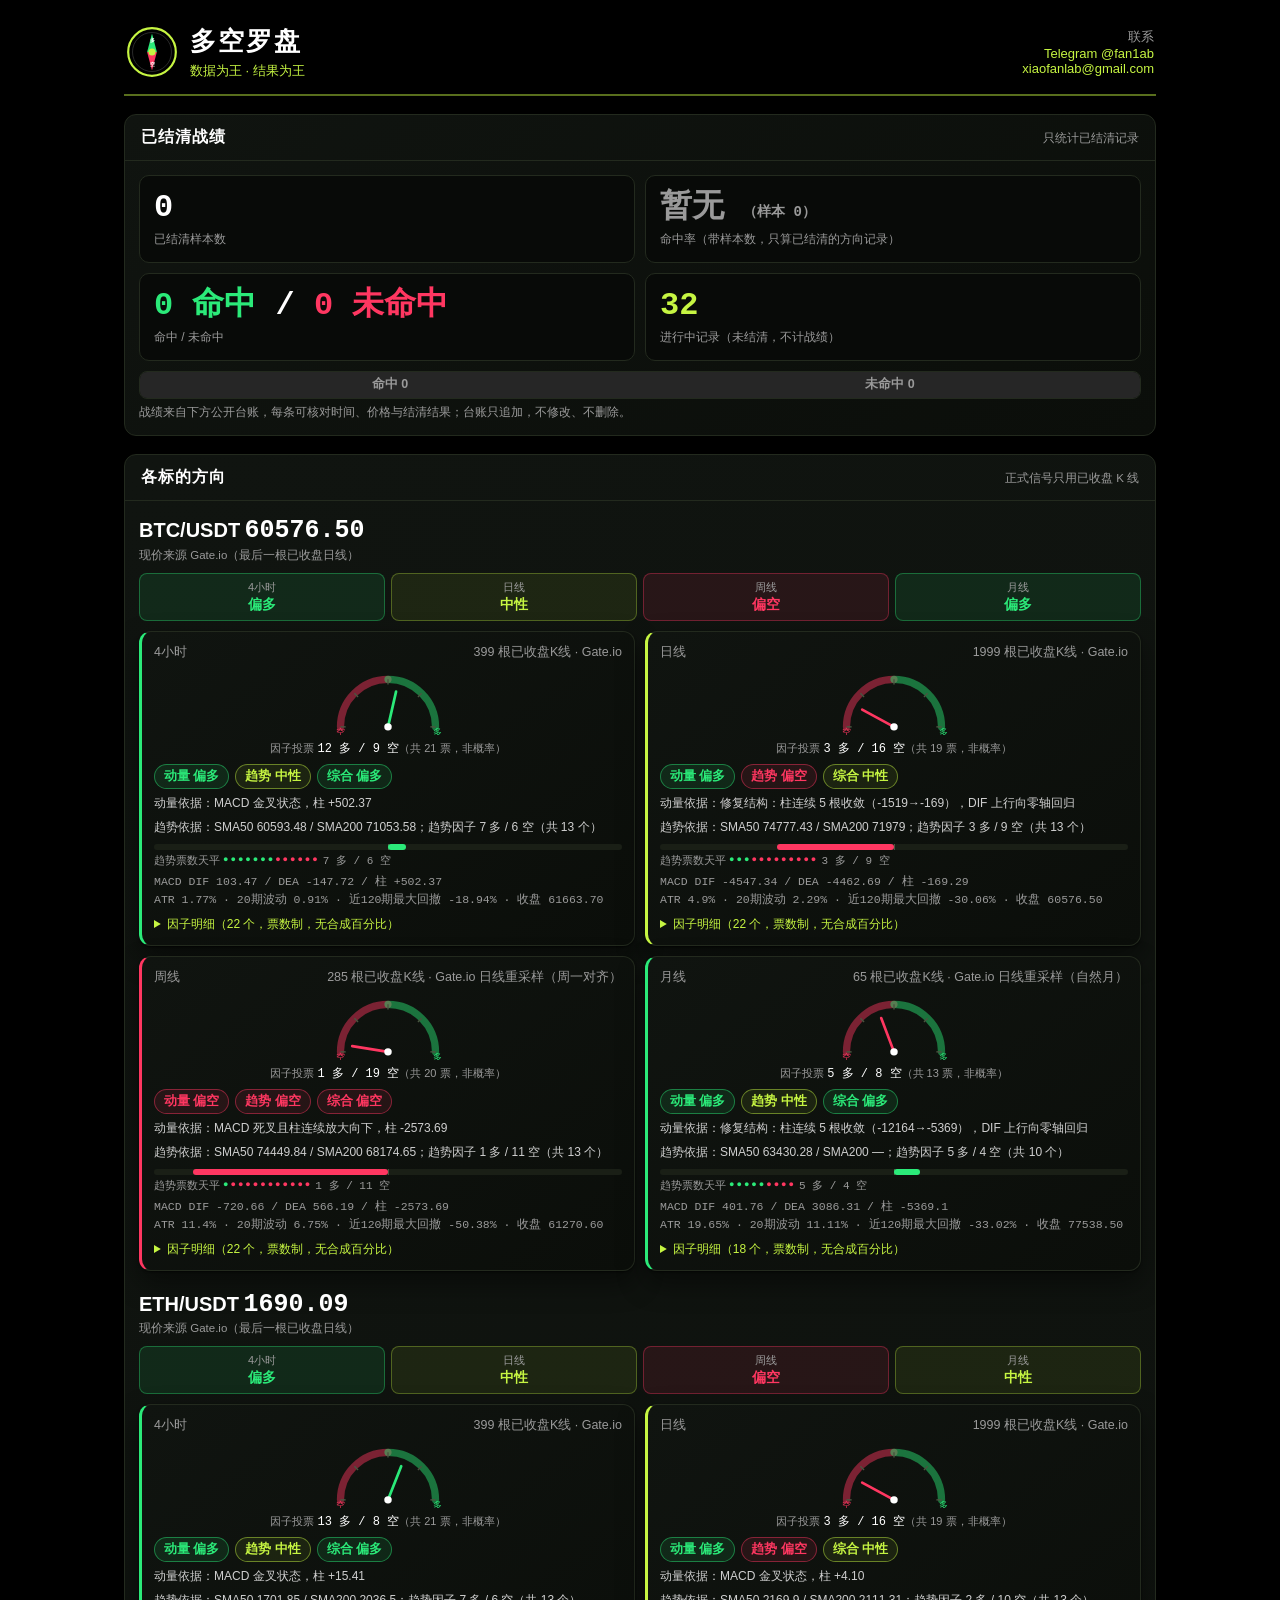
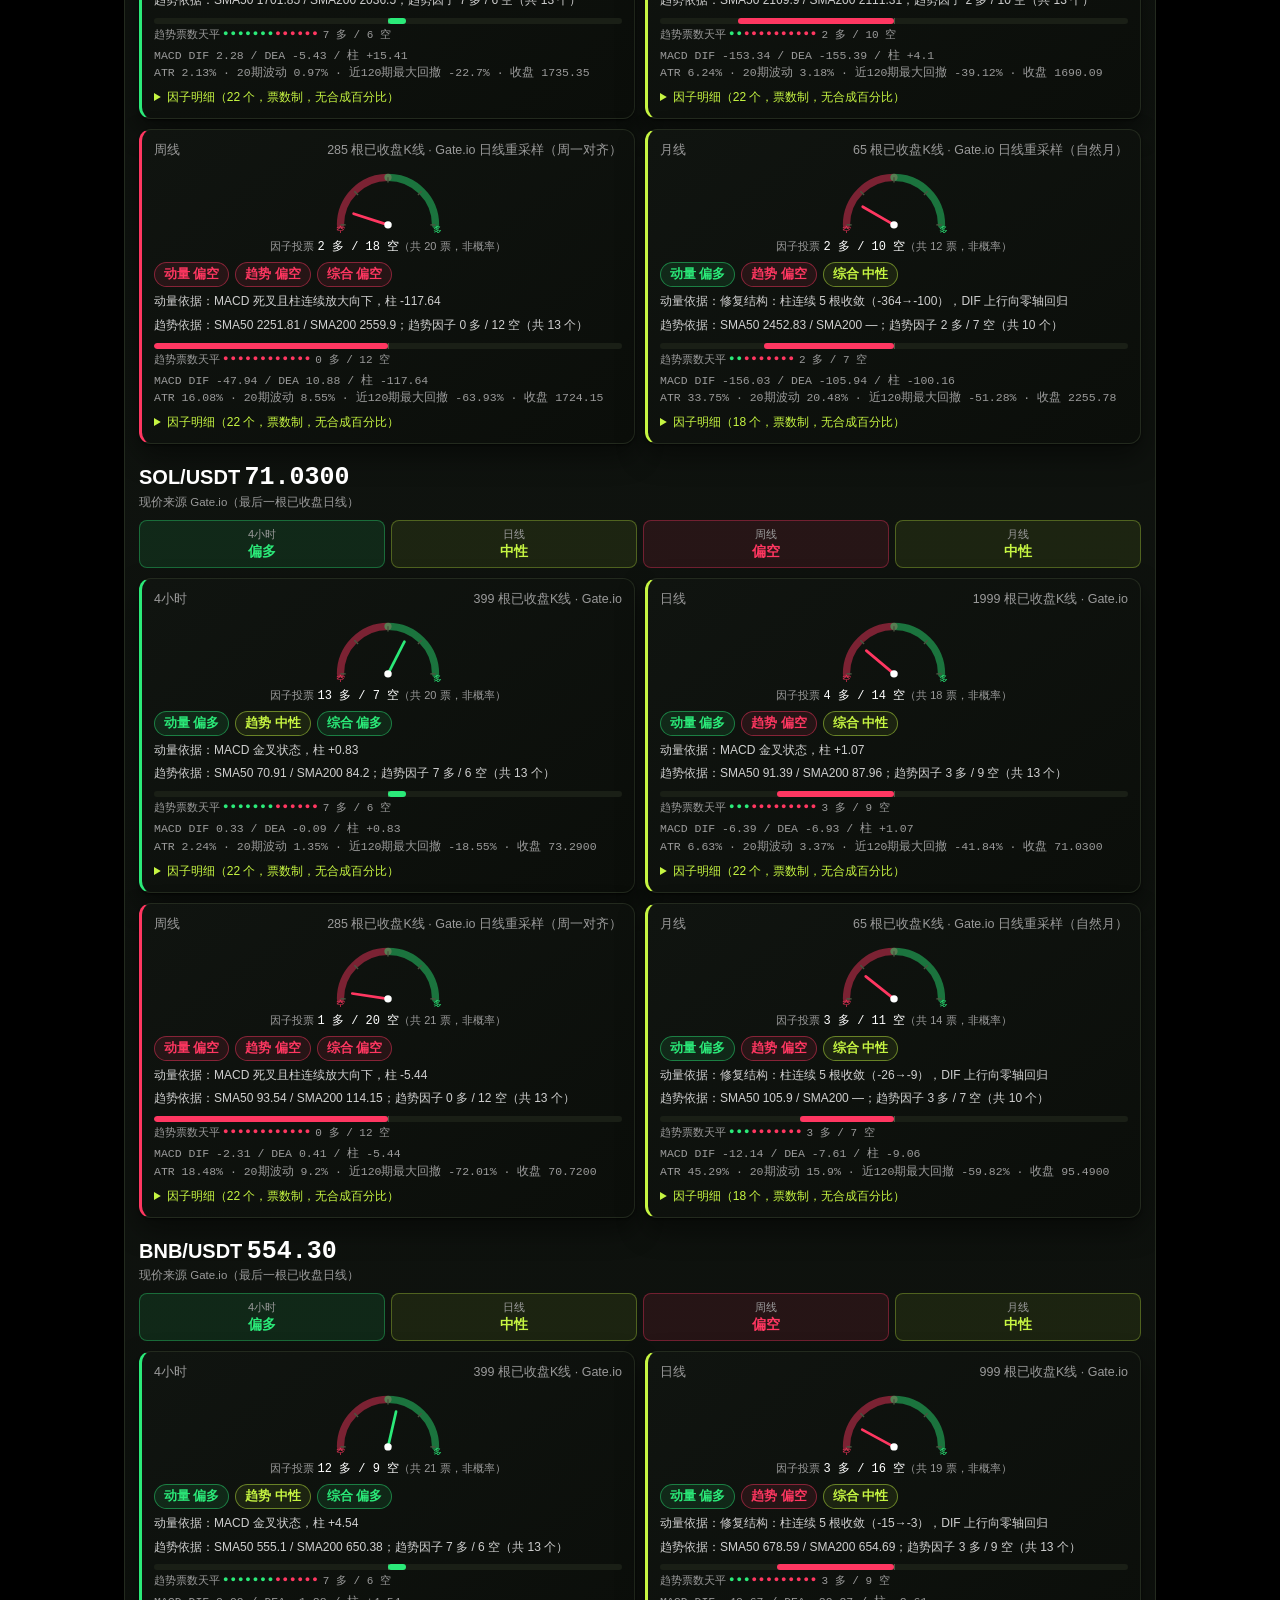
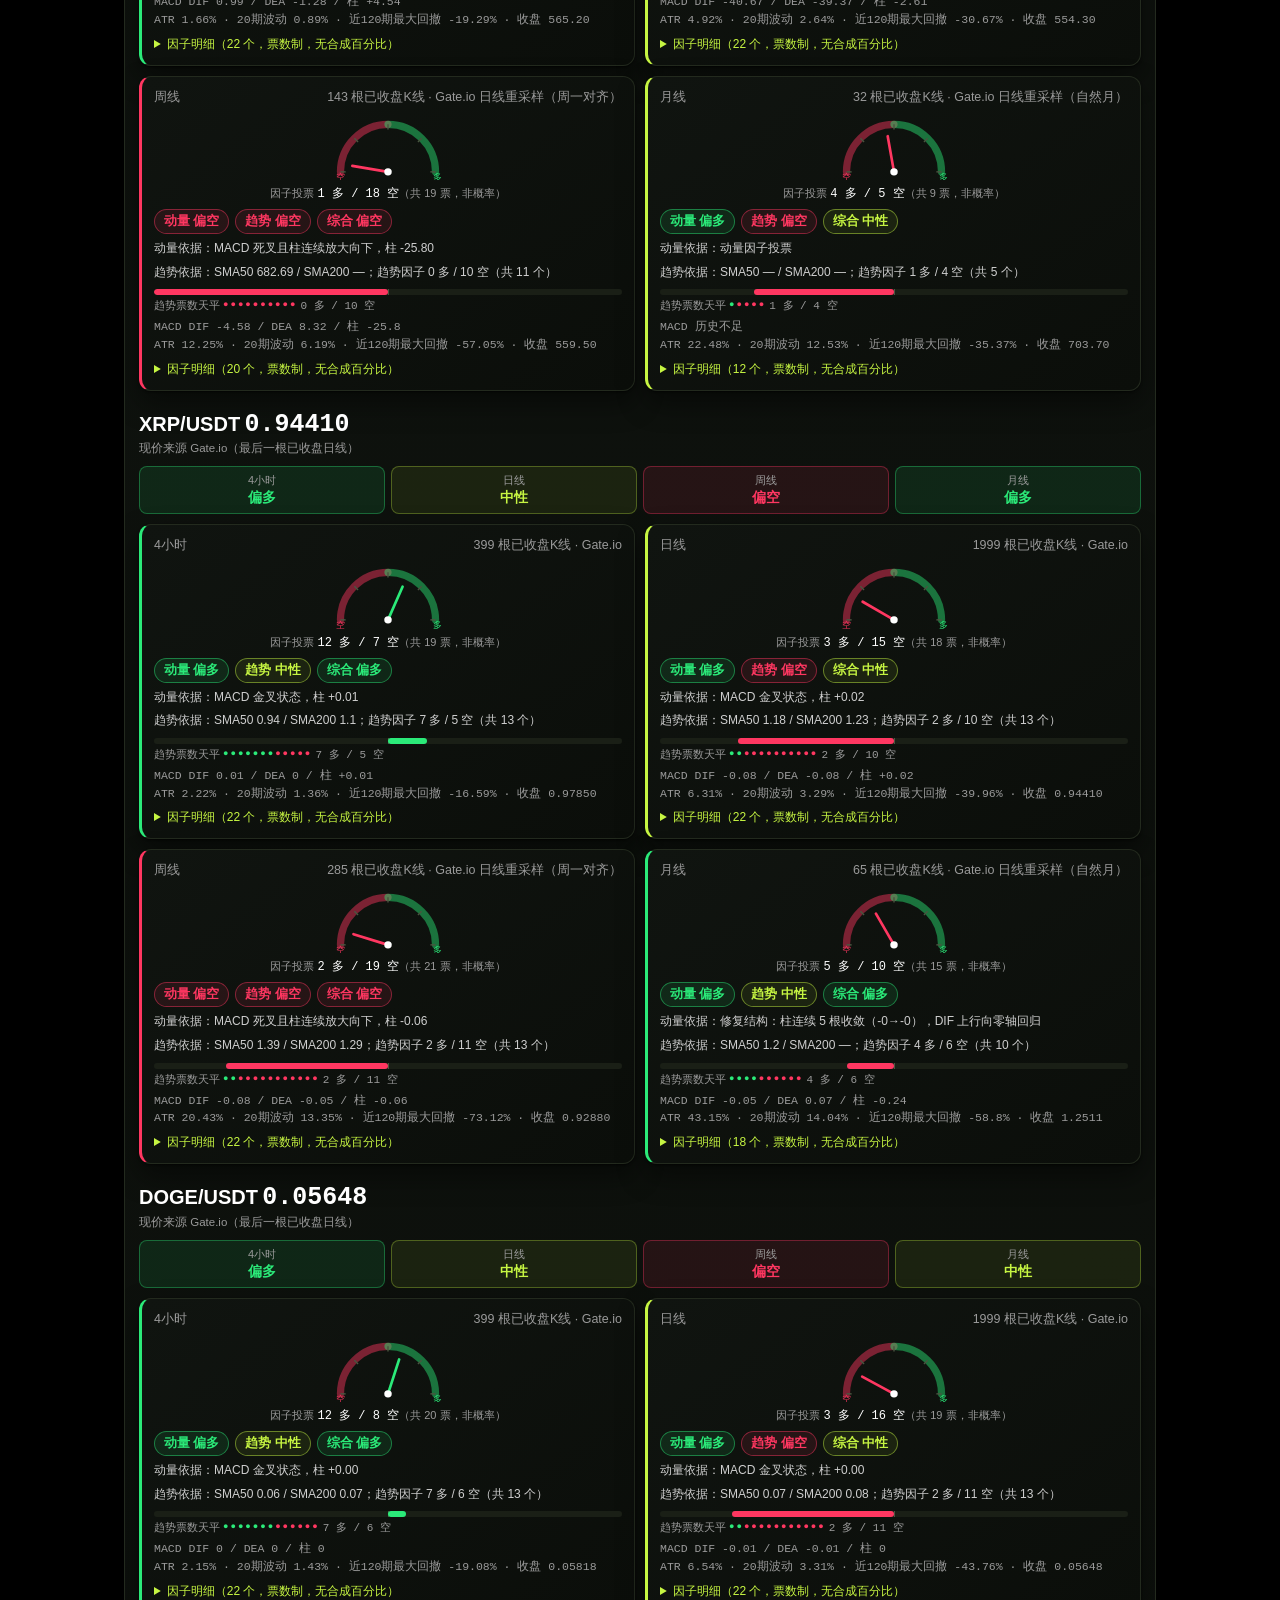
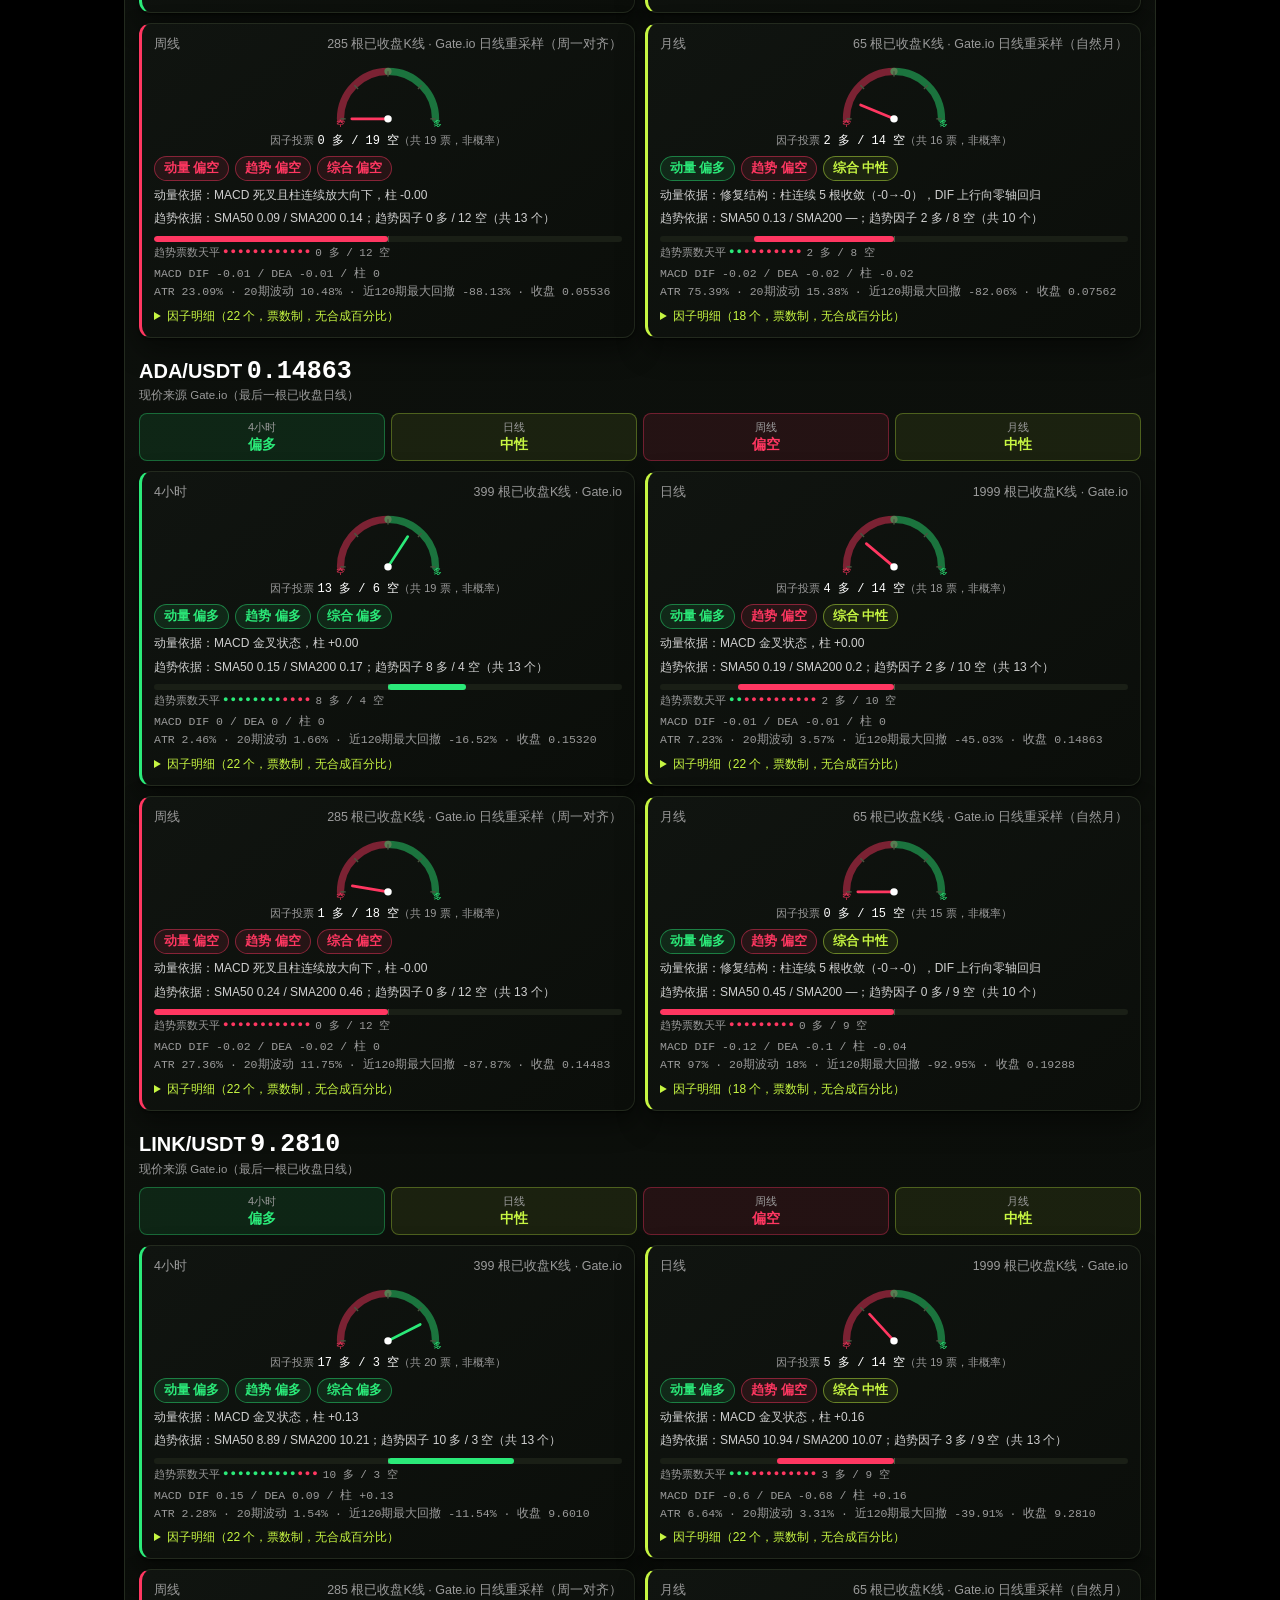
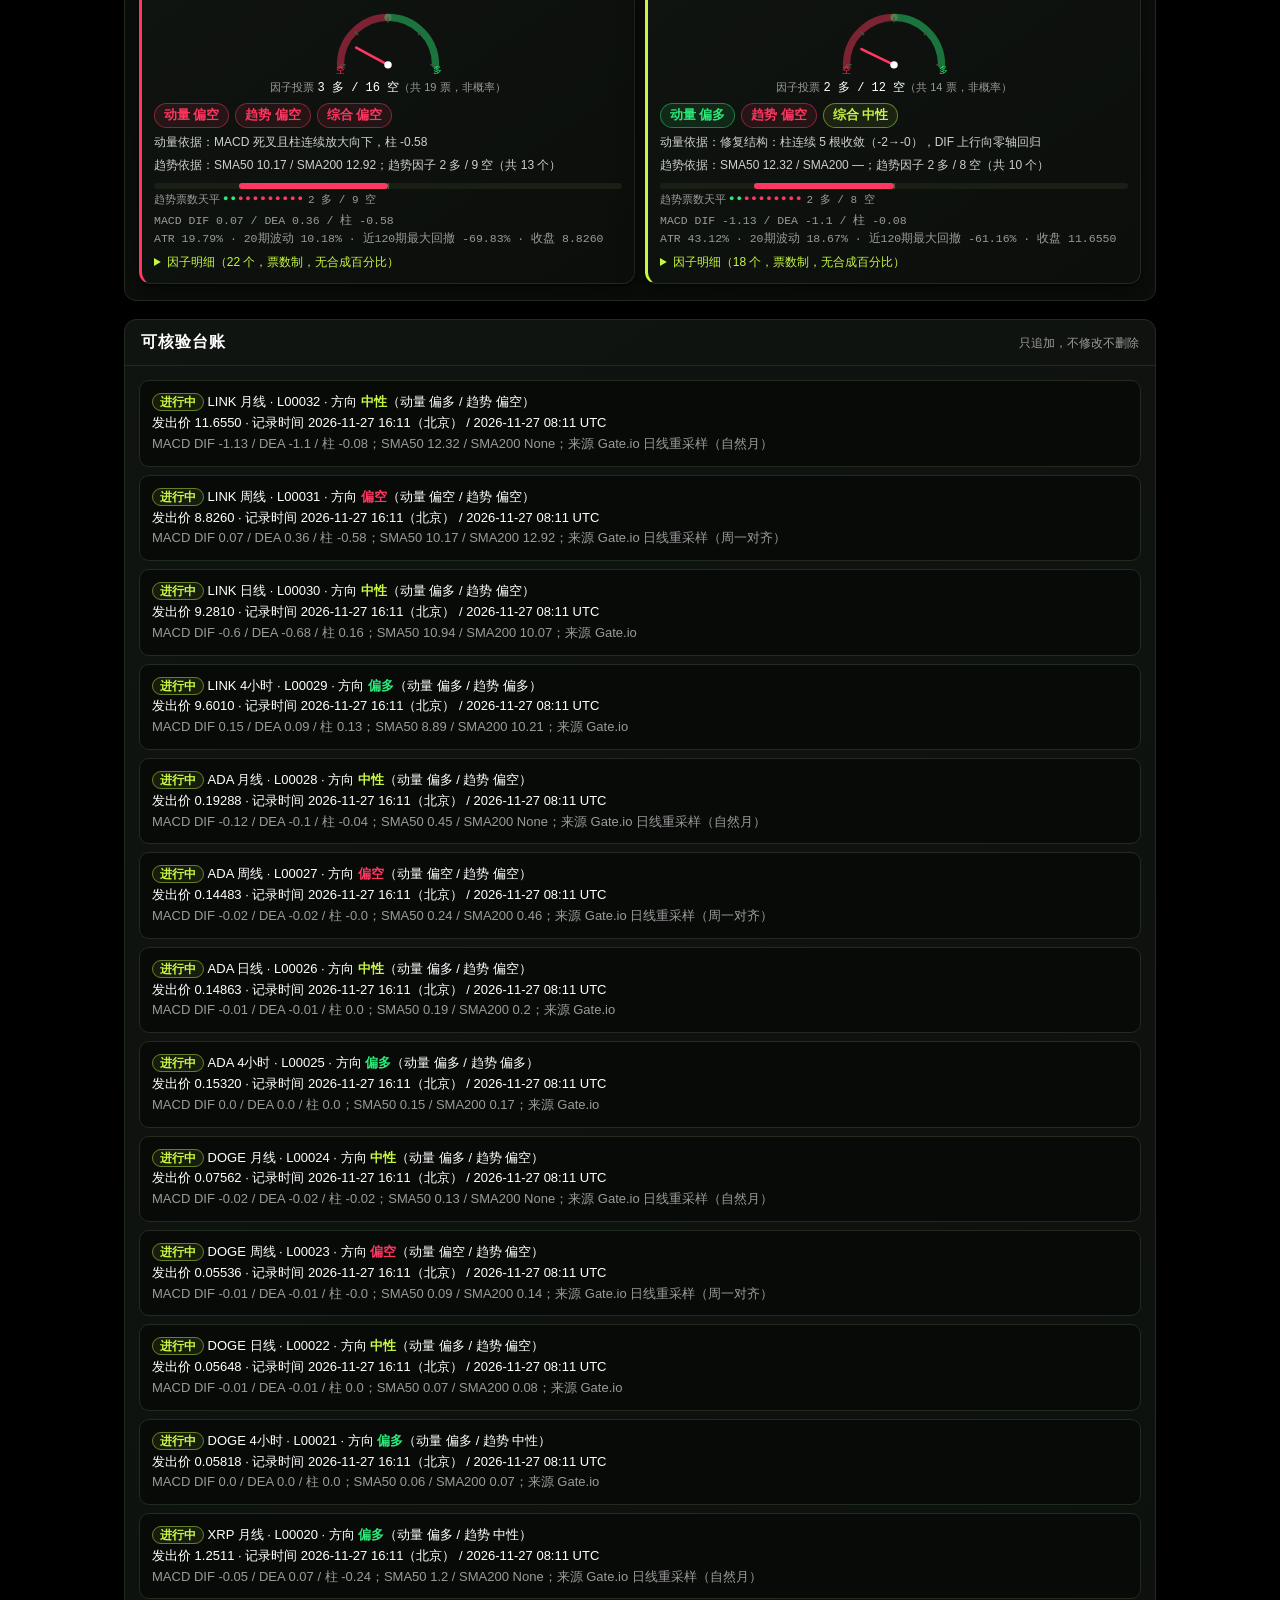
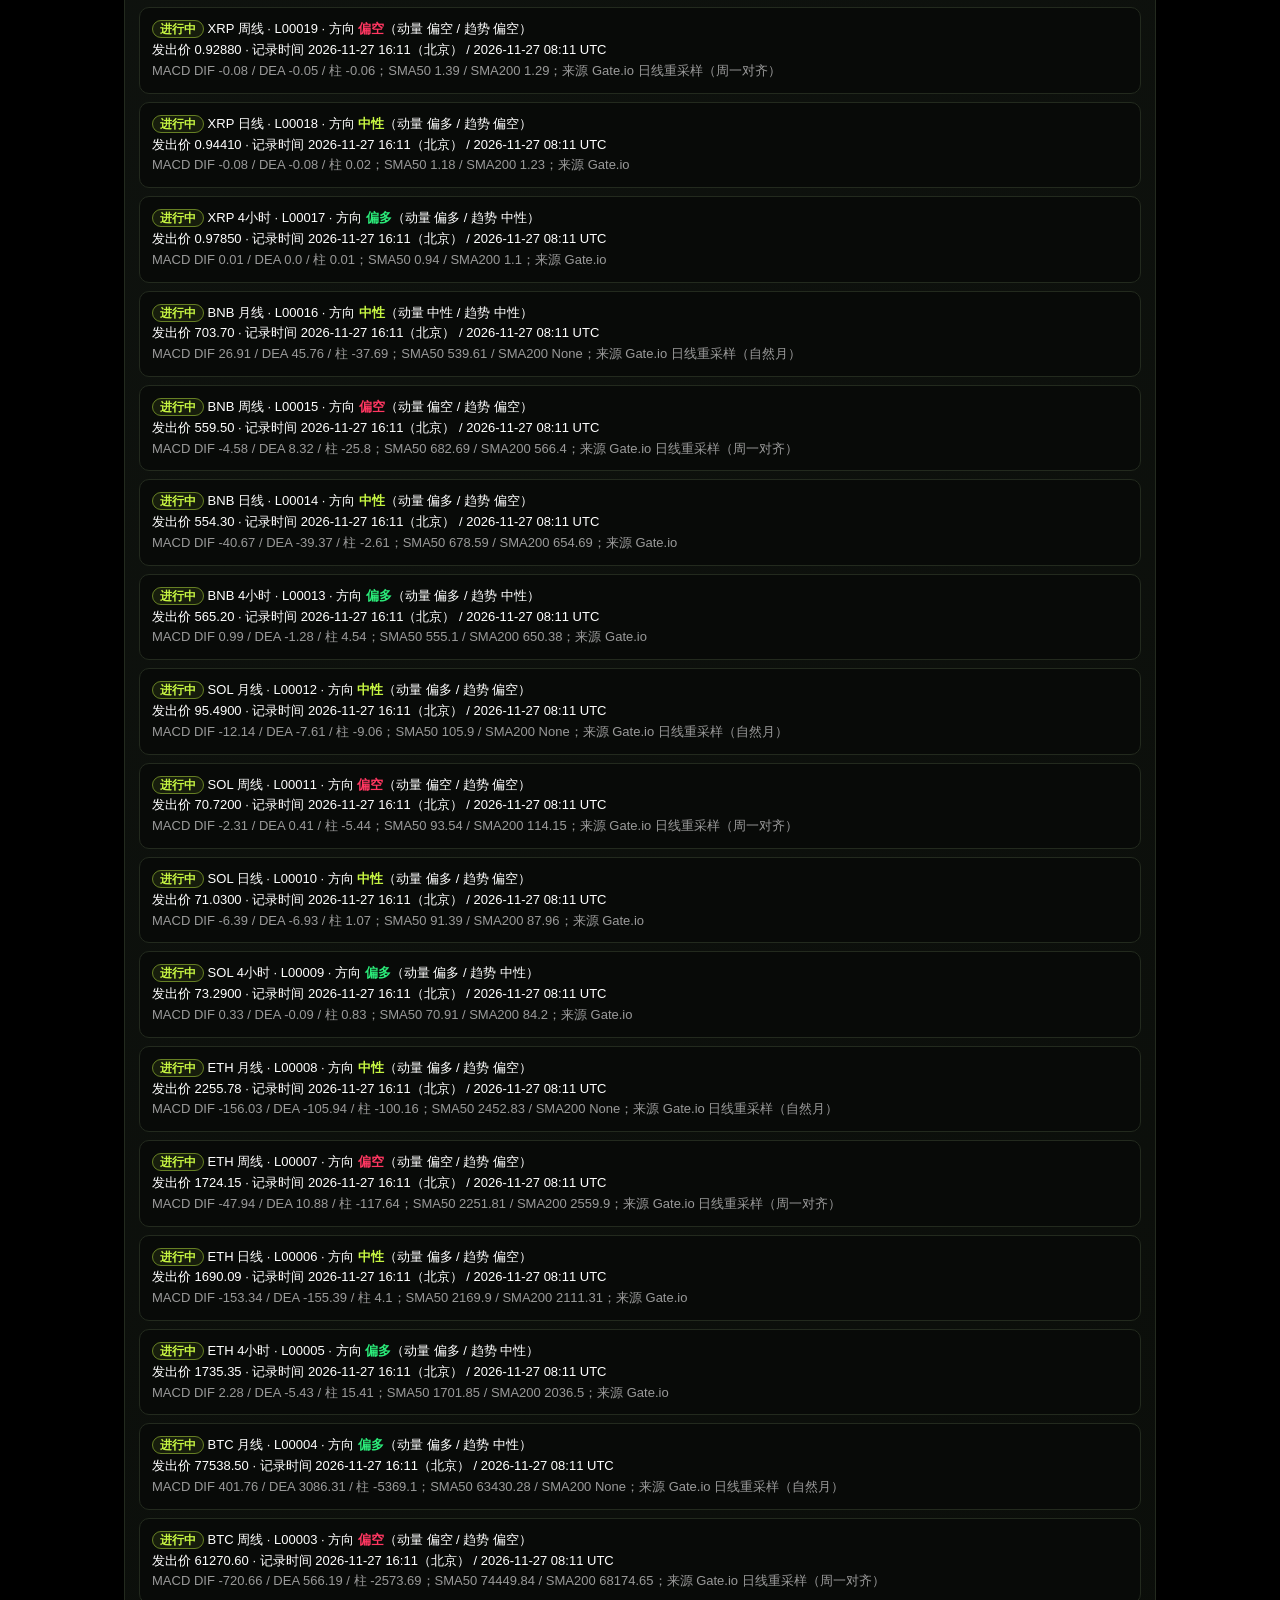
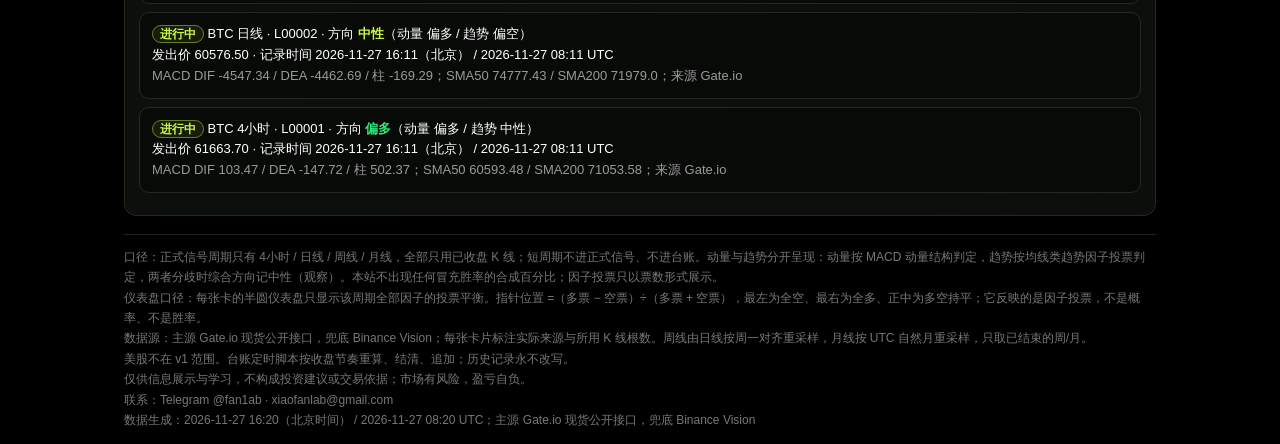
==== index.html @ 6e223f76 "Visual upgrade: dashboards and richer cards" ====
<!DOCTYPE html>
<html lang="zh-CN">
<head>
<meta charset="UTF-8">
<meta name="viewport" content="width=device-width, initial-scale=1.0">
<title>多空罗盘 — 数据为王，结果为王</title>
<link rel="icon" href="logo.svg" type="image/svg+xml">
<link rel="stylesheet" href="styles.css">
</head>
<body>
<header>
  <img src="logo.svg" alt="多空罗盘 logo">
  <div>
    <h1>多空罗盘</h1>
    <div class="tag">数据为王 · 结果为王</div>
  </div>
  <div class="contact">联系<br><a href="https://t.me/fan1ab" rel="noopener">Telegram @fan1ab</a><br><a href="mailto:xiaofanlab@gmail.com">xiaofanlab@gmail.com</a></div>
</header>

<section class="panel">
  <div class="panel-h"><h2>已结清战绩</h2><span class="hint">只统计已结清记录</span></div>
  <div class="panel-b">
    <div class="scoreboard" id="scoreboard">
      <div class="score"><div class="num" id="sc-settled">—</div><div class="lab">已结清样本数</div></div>
      <div class="score"><div class="num" id="sc-rate">—</div><div class="lab">命中率（带样本数，只算已结清的方向记录）</div></div>
      <div class="score"><div class="num" id="sc-hits">—</div><div class="lab">命中 / 未命中</div></div>
      <div class="score"><div class="num accent" id="sc-open">—</div><div class="lab">进行中记录（未结清，不计战绩）</div></div>
    </div>
    <div class="hitbar" id="hitbar">
      <div class="hb-seg hb-hit" id="hb-hit"><span id="hb-hit-lab">命中 0</span></div>
      <div class="hb-seg hb-miss" id="hb-miss"><span id="hb-miss-lab">未命中 0</span></div>
    </div>
    <p class="numbers" id="sc-note">战绩来自下方公开台账，每条可核对时间、价格与结清结果；台账只追加，不修改、不删除。</p>
  </div>
</section>

<section class="panel">
  <div class="panel-h"><h2>各标的方向</h2><span class="hint">正式信号只用已收盘 K 线</span></div>
  <div class="panel-b">
    <div id="symbols"></div>
  </div>
</section>

<section class="panel">
  <div class="panel-h"><h2>可核验台账</h2><span class="hint">只追加，不修改不删除</span></div>
  <div class="panel-b">
    <div id="ledger"></div>
  </div>
</section>

<footer>
  <p>口径：正式信号周期只有 4小时 / 日线 / 周线 / 月线，全部只用已收盘 K 线；短周期不进正式信号、不进台账。动量与趋势分开呈现：动量按 MACD 动量结构判定，趋势按均线类趋势因子投票判定，两者分歧时综合方向记中性（观察）。本站不出现任何冒充胜率的合成百分比；因子投票只以票数形式展示。</p>
  <p>仪表盘口径：每张卡的半圆仪表盘只显示该周期全部因子的投票平衡。指针位置 =（多票 − 空票）÷（多票 + 空票），最左为全空、最右为全多、正中为多空持平；它反映的是因子投票，不是概率、不是胜率。</p>
  <p>数据源：主源 Gate.io 现货公开接口，兜底 Binance Vision；每张卡片标注实际来源与所用 K 线根数。周线由日线按周一对齐重采样，月线按 UTC 自然月重采样，只取已结束的周/月。</p>
  <p>美股不在 v1 范围。台账定时脚本按收盘节奏重算、结清、追加；历史记录永不改写。</p>
  <p>仅供信息展示与学习，不构成投资建议或交易依据；市场有风险，盈亏自负。</p>
  <p>联系：Telegram @fan1ab · xiaofanlab@gmail.com</p>
  <p id="gen"></p>
</footer>
<script src="app.js"></script>
</body>
</html>
---- styles.css ----
:root{
  --bg:#000;
  --card-hi:#101410;
  --card-lo:#0b0e0a;
  --inner:#080a08;
  --line:#232a1e;
  --line2:#2e3826;
  --up:#2bea79;
  --down:#ff3761;
  --accent:#c6f542;
  --muted:#9a9a9a;
  --mono:ui-monospace,"SF Mono",SFMono-Regular,Menlo,Consolas,"Liberation Mono",monospace;
  --shadow:0 1px 2px rgba(0,0,0,.6),0 12px 28px rgba(0,0,0,.45);
}
*{box-sizing:border-box;margin:0;padding:0}
body{background:var(--bg);color:#fff;font-family:-apple-system,"PingFang SC","Microsoft YaHei",sans-serif;padding:14px;max-width:1060px;margin:0 auto;overflow-x:hidden}
.mono{font-family:var(--mono);font-variant-numeric:tabular-nums}
header{display:flex;align-items:center;gap:12px;padding:10px 2px 16px;box-shadow:inset 0 -2px 0 rgba(198,245,66,.45);margin-bottom:18px}
header img{width:52px;height:52px}
h1{font-size:26px;letter-spacing:2px}
.tag{color:var(--accent);font-size:13px;margin-top:3px}
.contact{margin-left:auto;font-size:13px;color:var(--muted);text-align:right}
.contact a{color:var(--accent);text-decoration:none}
section.panel{background:linear-gradient(145deg,var(--card-hi),var(--card-lo));border:1px solid var(--line);border-radius:12px;box-shadow:var(--shadow);margin-bottom:18px;overflow:hidden}
.panel-h{display:flex;align-items:baseline;justify-content:space-between;gap:10px;padding:12px 16px;border-bottom:1px solid var(--line)}
.panel-h h2{font-size:16px;font-weight:800;letter-spacing:1px}
.panel-h .hint{font-size:11.5px;color:var(--muted);text-align:right}
.panel-b{padding:14px}
.up{color:var(--up)}.down{color:var(--down)}.accent{color:var(--accent)}.muted{color:var(--muted)}
/* 战绩大数字带 */
.scoreboard{display:grid;grid-template-columns:repeat(2,1fr);gap:10px}
.score{background:var(--inner);border:1px solid var(--line);border-radius:10px;padding:14px;min-width:0}
.score .num{font-family:var(--mono);font-variant-numeric:tabular-nums;font-size:32px;font-weight:700;line-height:1.15;word-break:break-word}
.score .lab{color:var(--muted);font-size:12px;margin-top:4px}
.hitbar{display:flex;height:28px;border-radius:8px;overflow:hidden;margin-top:10px;border:1px solid var(--line)}
.hb-seg{display:flex;align-items:center;justify-content:center;font-size:12.5px;font-weight:700;min-width:0;white-space:nowrap;transition:width .3s}
.hb-hit{background:rgba(43,234,121,.75);color:#04150a}
.hb-miss{background:rgba(255,55,97,.75);color:#1c040a}
.hitbar.zero .hb-hit,.hitbar.zero .hb-miss{background:#262626;color:var(--muted)}
/* 标的头 + sparkline */
.symblock{margin-bottom:20px}
.symblock:last-child{margin-bottom:2px}
.symhead{display:flex;align-items:flex-start;gap:10px;margin:2px 0 10px;flex-wrap:wrap}
.symhead .sym{font-size:20px;font-weight:800}
.symhead .price{font-family:var(--mono);font-variant-numeric:tabular-nums;font-size:25px;font-weight:700;color:#fff;line-height:1.1}
.symhead .srcnote{font-size:11.5px;color:var(--muted);margin-top:3px}
.symmain{min-width:0}
.spark{margin-left:auto;text-align:right}
.spark-cap{font-size:10.5px;color:var(--muted);margin-top:2px;font-family:var(--mono);font-variant-numeric:tabular-nums}
/* 四周期分段总览 */
.tfstrip{display:flex;gap:6px;margin-bottom:10px}
.tfseg{flex:1 1 0;min-width:0;text-align:center;border:1px solid var(--line);border-radius:8px;padding:6px 2px;background:var(--inner)}
.tfseg .tfl{font-size:11px;color:var(--muted)}
.tfseg .tfd{font-size:13.5px;font-weight:800;margin-top:1px}
.tfseg.seg-up{background:rgba(43,234,121,.10);border-color:rgba(43,234,121,.35)}
.tfseg.seg-down{background:rgba(255,55,97,.10);border-color:rgba(255,55,97,.35)}
.tfseg.seg-flat{background:rgba(198,245,66,.08);border-color:rgba(198,245,66,.30)}
/* 周期卡 */
.grid{display:grid;grid-template-columns:repeat(2,1fr);gap:10px}
.card{background:linear-gradient(145deg,var(--card-hi),var(--card-lo));border:1px solid var(--line);border-radius:12px;box-shadow:var(--shadow);padding:12px;min-width:0}
.card.call-up{border-left:3px solid var(--up)}
.card.call-down{border-left:3px solid var(--down)}
.card.call-flat{border-left:3px solid var(--accent)}
.card .tf{font-size:12.5px;color:var(--muted);display:flex;justify-content:space-between;gap:6px;flex-wrap:wrap}
/* 半圆仪表盘（因子投票平衡，非概率） */
.gaugewrap{text-align:center;margin:8px 0 2px}
.gauge{width:124px;max-width:100%;height:auto}
.gauge-cap{font-size:11px;color:var(--muted);margin-top:1px}
.gauge-cap .mono{font-size:12px}
/* 动量/趋势徽章 */
.dirbadges{display:flex;gap:6px;flex-wrap:wrap;margin:7px 0 2px}
.badge-d{font-size:12.5px;font-weight:700;padding:3px 9px;border-radius:999px;border:1px solid;white-space:nowrap}
.badge-d.up{color:var(--up);border-color:rgba(43,234,121,.45);background:rgba(43,234,121,.10)}
.badge-d.down{color:var(--down);border-color:rgba(255,55,97,.45);background:rgba(255,55,97,.10)}
.badge-d.flat{color:var(--accent);border-color:rgba(198,245,66,.45);background:rgba(198,245,66,.08)}
.basis{font-size:12px;color:#cfcfcf;line-height:1.55;margin-top:5px;word-break:break-word}
.numbers{font-size:11.5px;color:var(--muted);line-height:1.55;margin-top:5px;word-break:break-word;font-family:var(--mono);font-variant-numeric:tabular-nums}
/* 趋势票数天平条：从正中向两侧生长，装的是票数差 */
.balbar{position:relative;height:6px;background:#1a1f16;border-radius:3px;margin:8px 0 3px;overflow:hidden}
.bal-mid{position:absolute;left:50%;top:0;bottom:0;width:1px;background:#4a5540}
.bal-fill{position:absolute;top:0;bottom:0;border-radius:3px}
.bal-cap{font-size:11px;color:var(--muted)}
.pips{font-size:9px;letter-spacing:2px;vertical-align:2px}
details{margin-top:7px}
summary{font-size:12px;color:var(--accent);cursor:pointer}
.factor{font-size:11.5px;color:#bdbdbd;line-height:1.6;border-top:1px solid #1c1c1c;padding:3px 6px;border-radius:4px}
.factor .fdot{display:inline-block;width:8px;height:8px;border-radius:50%;margin-right:5px;background:#555}
.factor.f-up{background:rgba(43,234,121,.07)}.factor.f-up .fdot{background:var(--up)}
.factor.f-down{background:rgba(255,55,97,.07)}.factor.f-down .fdot{background:var(--down)}
.factor.f-flat .fdot{background:var(--accent)}
/* 台账 */
.ledger-item{background:var(--inner);border:1px solid var(--line);border-radius:10px;padding:11px 12px;margin-bottom:8px;font-size:13px;line-height:1.6;word-break:break-word}
.badge{font-weight:700;padding:1px 7px;border-radius:999px;border:1px solid;font-size:12px;white-space:nowrap}
.badge.up{color:var(--up);border-color:rgba(43,234,121,.45);background:rgba(43,234,121,.10)}
.badge.down{color:var(--down);border-color:rgba(255,55,97,.45);background:rgba(255,55,97,.10)}
.badge.flat{color:var(--accent);border-color:rgba(198,245,66,.45);background:rgba(198,245,66,.08)}
footer{color:#777;font-size:12px;line-height:1.7;border-top:1px solid #222;padding-top:12px;margin-top:8px}
@media(max-width:560px){
  .grid{grid-template-columns:repeat(2,1fr);gap:8px}
  .score .num{font-size:25px}
  h1{font-size:22px}
  .symhead .price{font-size:21px}
  .gauge{width:104px}
  .panel-b{padding:10px}
}
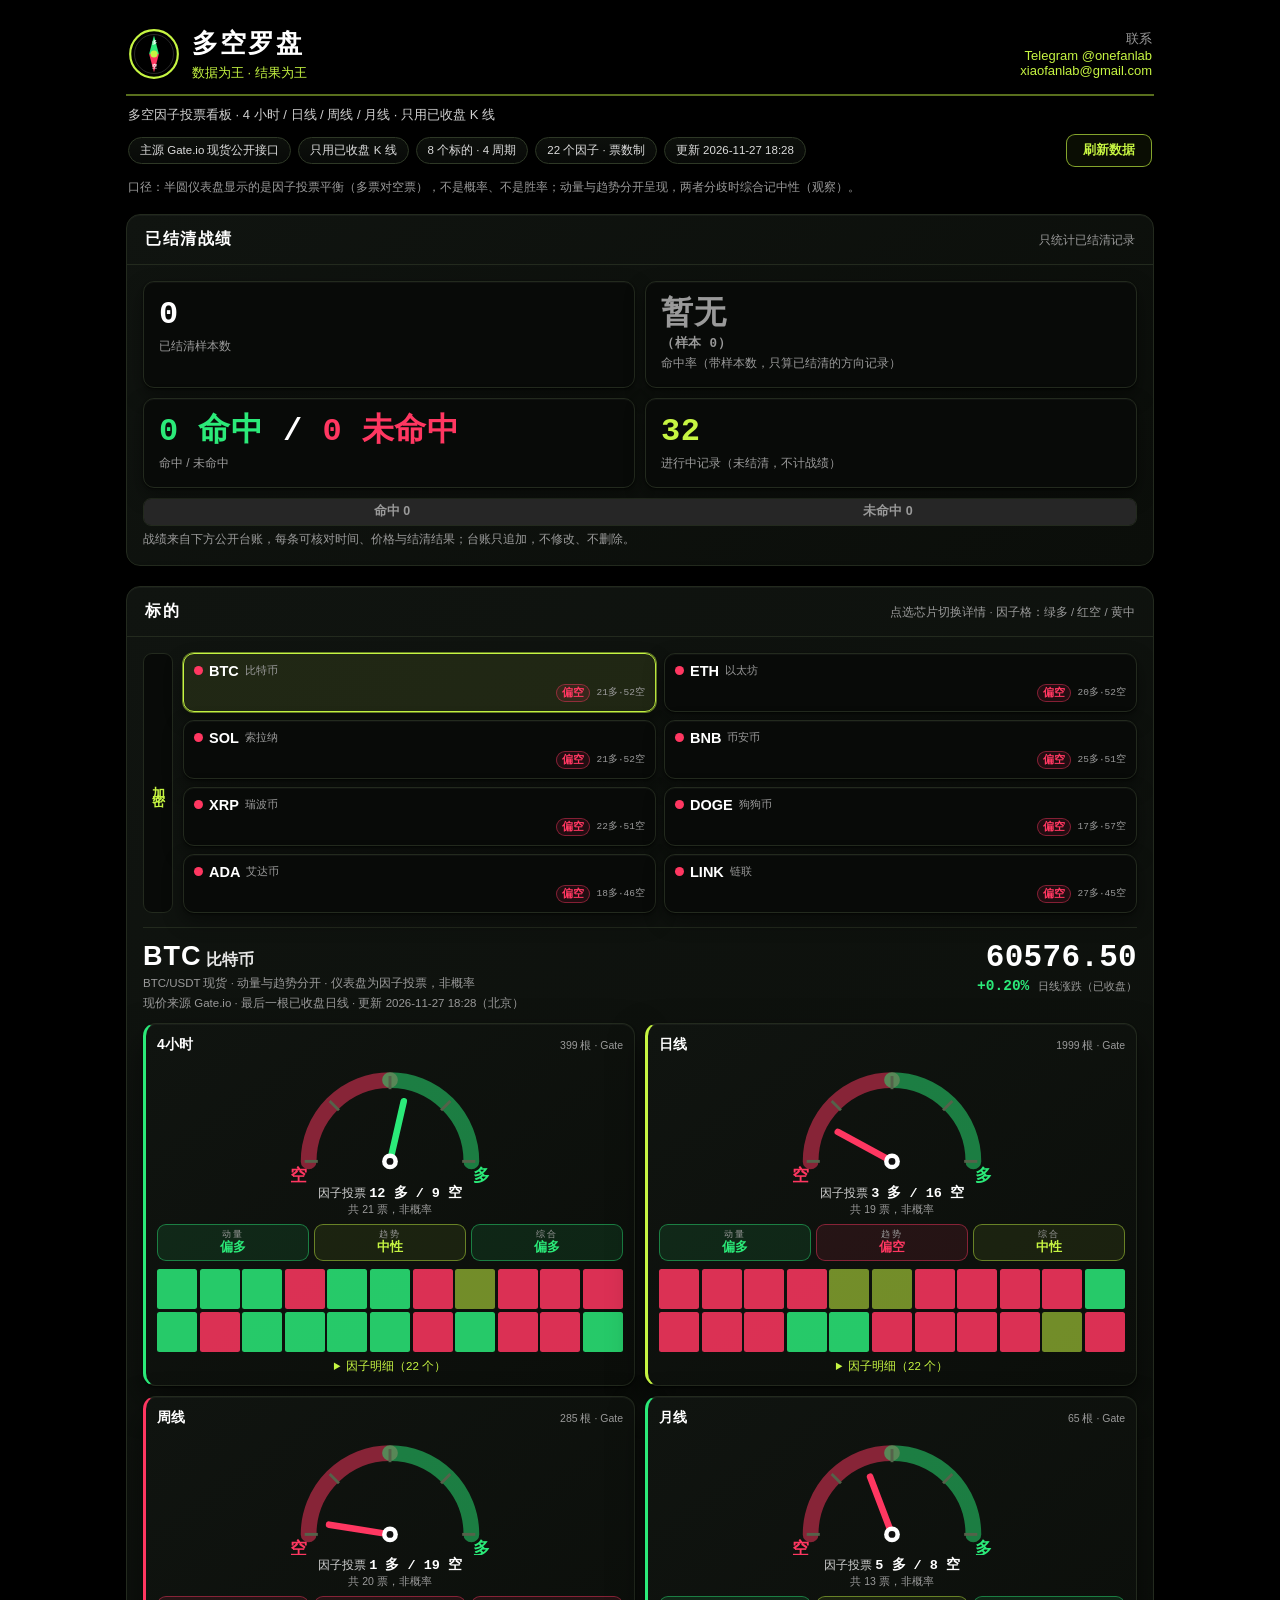
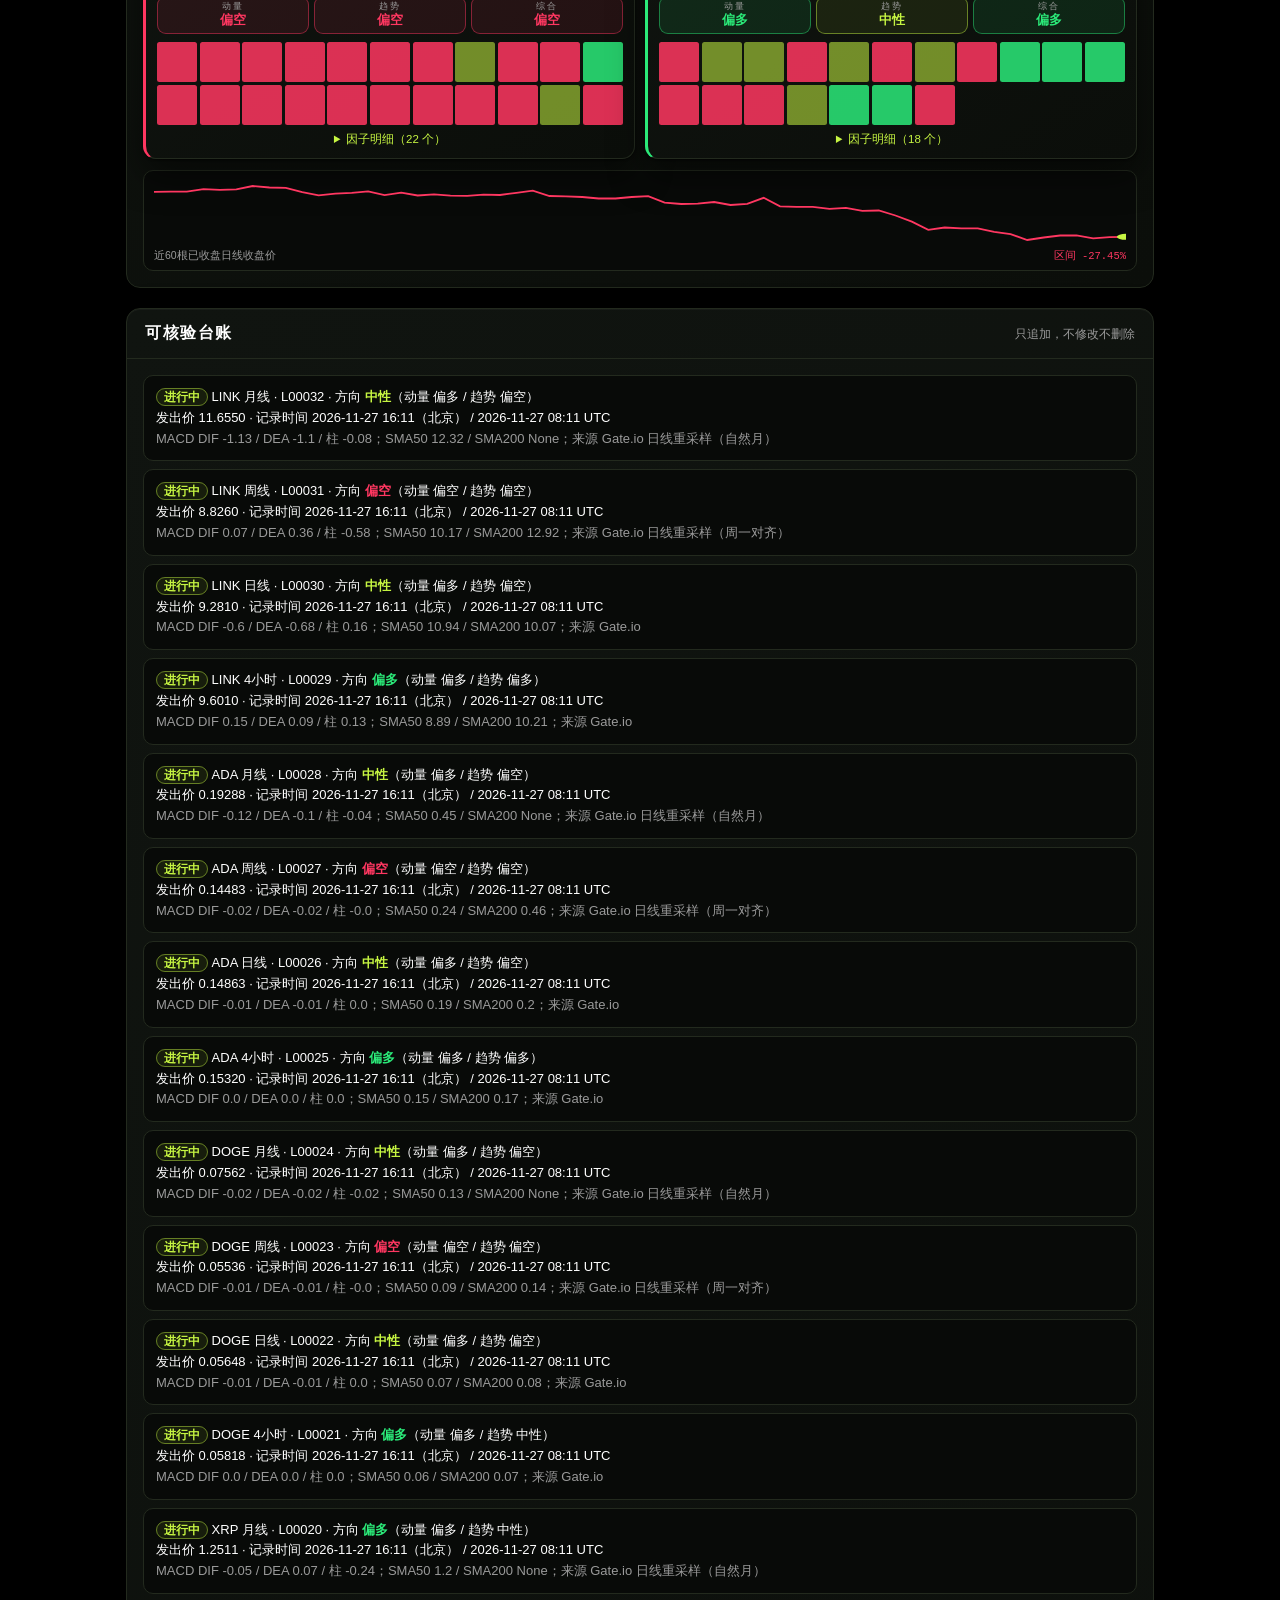
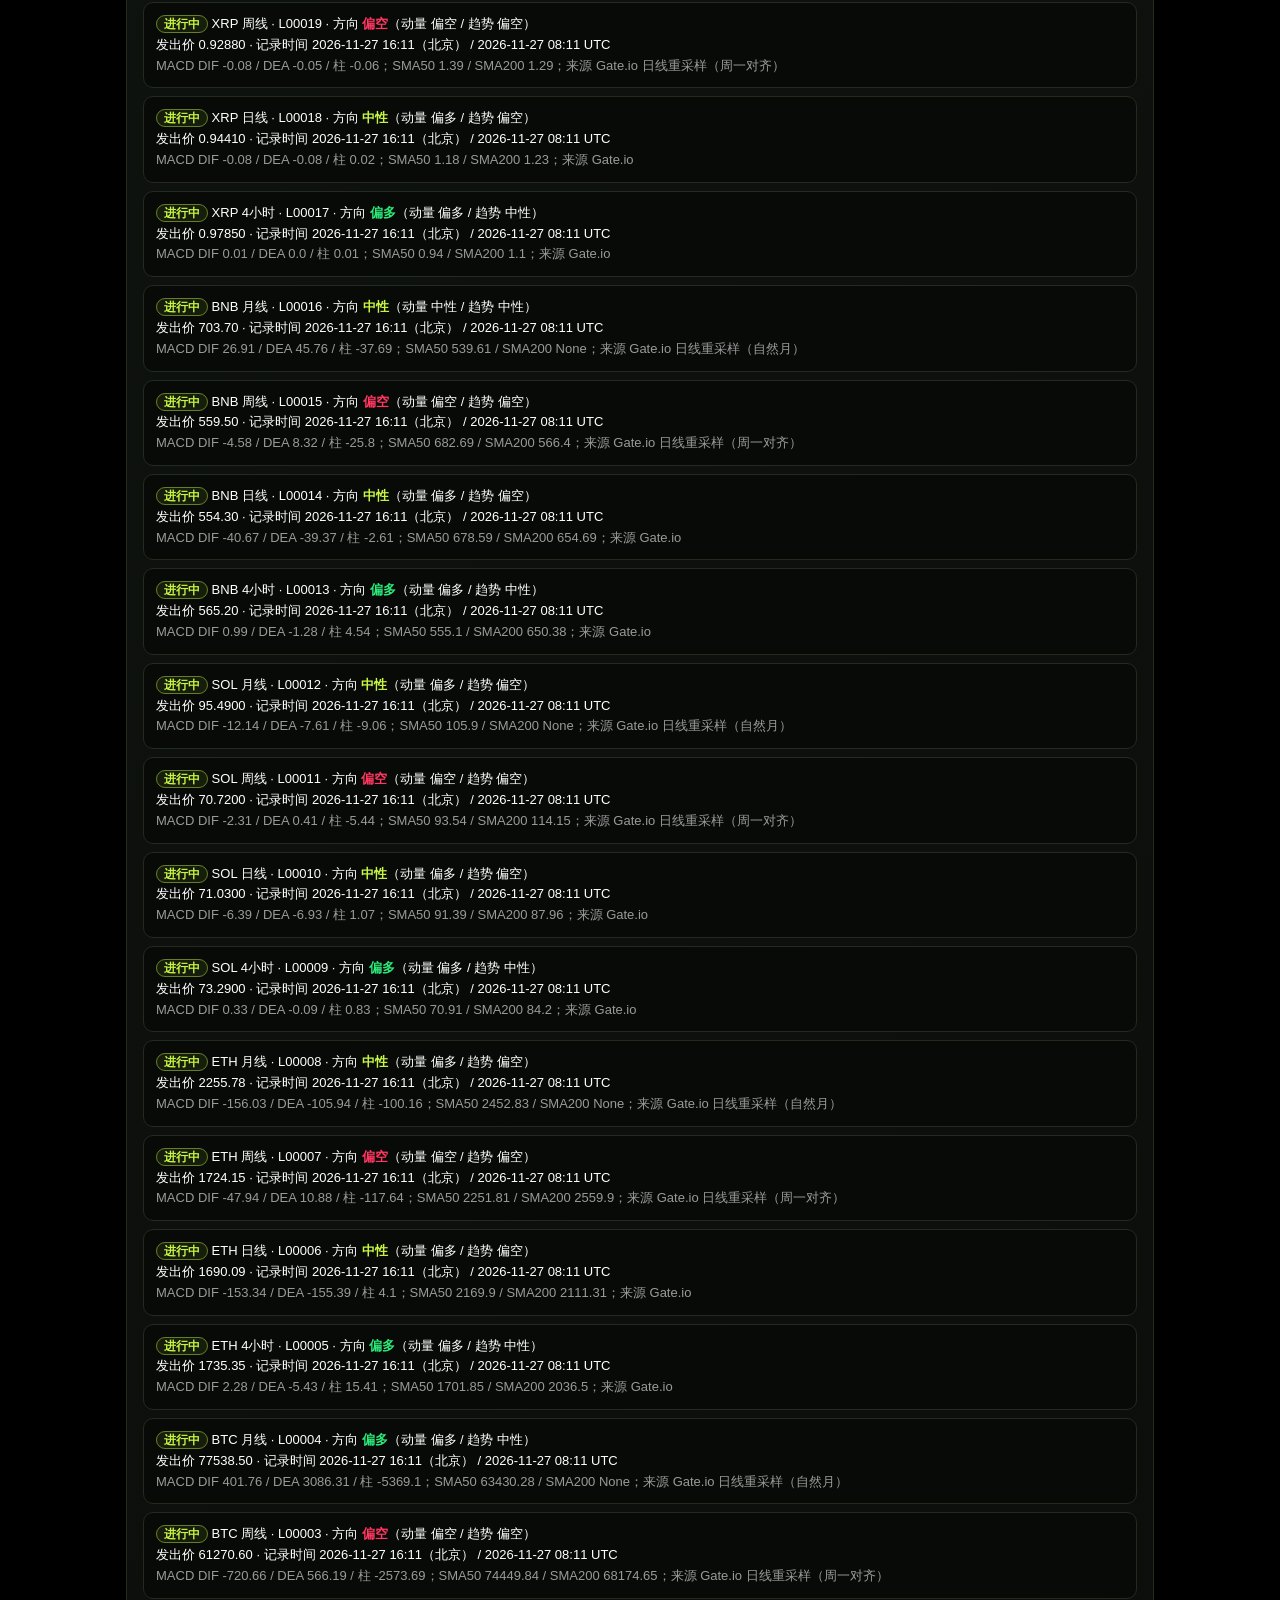
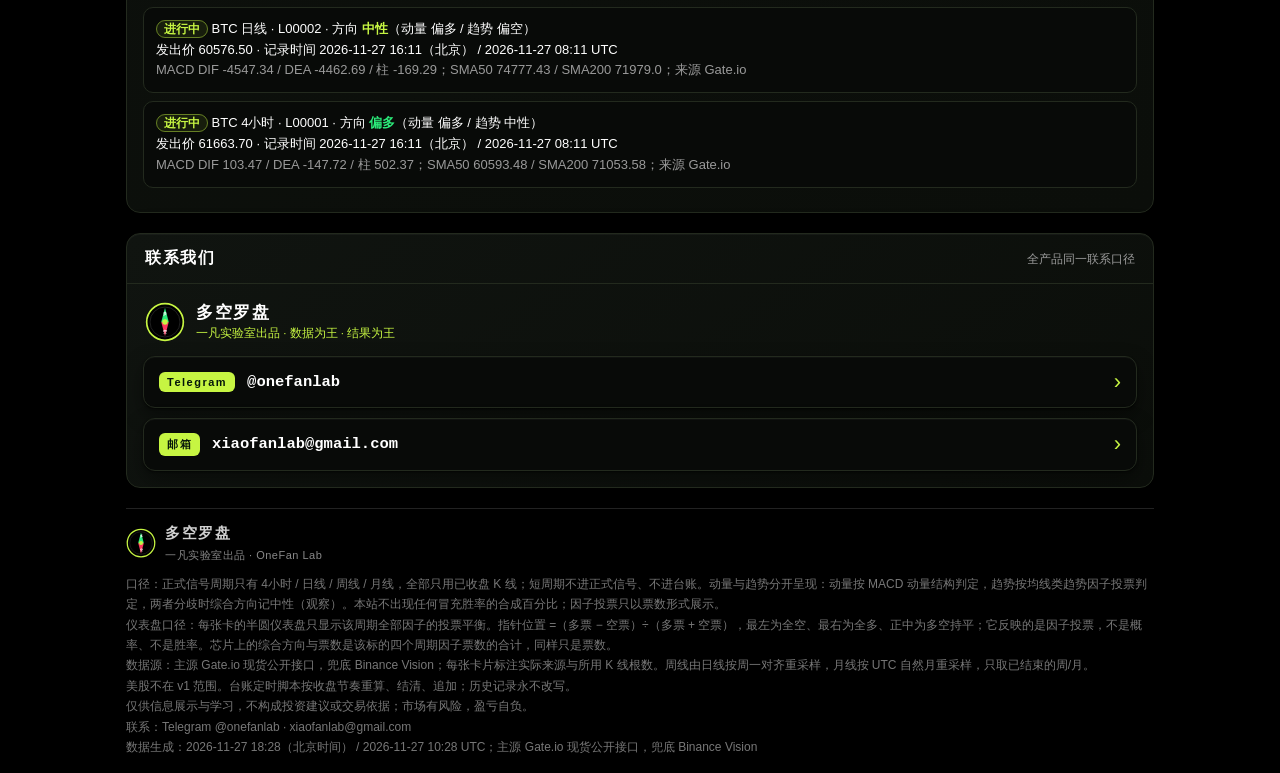
==== commit e868c20c: "Old-board layout, big gauges, OneFan Lab contact" ====
--- a/index.html
+++ b/index.html
@@ -14,8 +14,20 @@
     <h1>多空罗盘</h1>
     <div class="tag">数据为王 · 结果为王</div>
   </div>
-  <div class="contact">联系<br><a href="https://t.me/fan1ab" rel="noopener">Telegram @fan1ab</a><br><a href="mailto:xiaofanlab@gmail.com">xiaofanlab@gmail.com</a></div>
+  <div class="contact">联系<br><a href="https://t.me/onefanlab" rel="noopener">Telegram @onefanlab</a><br><a href="mailto:xiaofanlab@gmail.com">xiaofanlab@gmail.com</a></div>
 </header>
+<p class="subtitle">多空因子投票看板 · 4 小时 / 日线 / 周线 / 月线 · 只用已收盘 K 线</p>
+
+<div class="statusrow">
+  <span class="capsule" id="cap-source">主源 Gate.io</span>
+  <span class="capsule">只用已收盘 K 线</span>
+  <span class="capsule" id="cap-symbols">— 个标的 · 4 周期</span>
+  <span class="capsule" id="cap-factors">— 个因子 · 票数制</span>
+  <span class="capsule" id="cap-updated">更新 —</span>
+  <button class="refreshbtn" id="refresh" type="button">刷新数据</button>
+</div>
+
+<p class="note-short">口径：半圆仪表盘显示的是因子投票平衡（多票对空票），不是概率、不是胜率；动量与趋势分开呈现，两者分歧时综合记中性（观察）。</p>
 
 <section class="panel">
   <div class="panel-h"><h2>已结清战绩</h2><span class="hint">只统计已结清记录</span></div>
@@ -35,9 +47,13 @@
 </section>
 
 <section class="panel">
-  <div class="panel-h"><h2>各标的方向</h2><span class="hint">正式信号只用已收盘 K 线</span></div>
+  <div class="panel-h"><h2>标的</h2><span class="hint">点选芯片切换详情 · 因子格：绿多 / 红空 / 黄中</span></div>
   <div class="panel-b">
-    <div id="symbols"></div>
+    <div class="sympanel">
+      <div class="rail">加密</div>
+      <div class="chipgrid" id="chips"></div>
+    </div>
+    <div id="detail"></div>
   </div>
 </section>
 
@@ -48,13 +64,43 @@
   </div>
 </section>
 
+<section class="panel">
+  <div class="panel-h"><h2>联系我们</h2><span class="hint">全产品同一联系口径</span></div>
+  <div class="panel-b contact-b">
+    <div class="contact-brand">
+      <img src="logo.svg" alt="多空罗盘 logo">
+      <div>
+        <div class="cb-name">多空罗盘</div>
+        <div class="cb-sub">一凡实验室出品 · 数据为王 · 结果为王</div>
+      </div>
+    </div>
+    <a class="contact-card" href="https://t.me/onefanlab" rel="noopener">
+      <span class="cc-lab">Telegram</span>
+      <span class="cc-val">@onefanlab</span>
+      <span class="cc-arrow">›</span>
+    </a>
+    <a class="contact-card" href="mailto:xiaofanlab@gmail.com">
+      <span class="cc-lab">邮箱</span>
+      <span class="cc-val">xiaofanlab@gmail.com</span>
+      <span class="cc-arrow">›</span>
+    </a>
+  </div>
+</section>
+
 <footer>
+  <div class="foot-brand">
+    <img src="logo.svg" alt="多空罗盘 logo">
+    <div>
+      <span>多空罗盘</span>
+      <div class="foot-prod">一凡实验室出品 · OneFan Lab</div>
+    </div>
+  </div>
   <p>口径：正式信号周期只有 4小时 / 日线 / 周线 / 月线，全部只用已收盘 K 线；短周期不进正式信号、不进台账。动量与趋势分开呈现：动量按 MACD 动量结构判定，趋势按均线类趋势因子投票判定，两者分歧时综合方向记中性（观察）。本站不出现任何冒充胜率的合成百分比；因子投票只以票数形式展示。</p>
-  <p>仪表盘口径：每张卡的半圆仪表盘只显示该周期全部因子的投票平衡。指针位置 =（多票 − 空票）÷（多票 + 空票），最左为全空、最右为全多、正中为多空持平；它反映的是因子投票，不是概率、不是胜率。</p>
+  <p>仪表盘口径：每张卡的半圆仪表盘只显示该周期全部因子的投票平衡。指针位置 =（多票 − 空票）÷（多票 + 空票），最左为全空、最右为全多、正中为多空持平；它反映的是因子投票，不是概率、不是胜率。芯片上的综合方向与票数是该标的四个周期因子票数的合计，同样只是票数。</p>
   <p>数据源：主源 Gate.io 现货公开接口，兜底 Binance Vision；每张卡片标注实际来源与所用 K 线根数。周线由日线按周一对齐重采样，月线按 UTC 自然月重采样，只取已结束的周/月。</p>
   <p>美股不在 v1 范围。台账定时脚本按收盘节奏重算、结清、追加；历史记录永不改写。</p>
   <p>仅供信息展示与学习，不构成投资建议或交易依据；市场有风险，盈亏自负。</p>
-  <p>联系：Telegram @fan1ab · xiaofanlab@gmail.com</p>
+  <p>联系：Telegram @onefanlab · xiaofanlab@gmail.com</p>
   <p id="gen"></p>
 </footer>
 <script src="app.js"></script>
--- a/styles.css
+++ b/styles.css
@@ -10,84 +10,128 @@
   --accent:#c6f542;
   --muted:#9a9a9a;
   --mono:ui-monospace,"SF Mono",SFMono-Regular,Menlo,Consolas,"Liberation Mono",monospace;
-  --shadow:0 1px 2px rgba(0,0,0,.6),0 12px 28px rgba(0,0,0,.45);
+  --shadow:0 1px 2px rgba(0,0,0,.6),0 16px 34px rgba(0,0,0,.5),inset 0 1px 0 rgba(255,255,255,.04);
+  --shadow-sm:0 1px 2px rgba(0,0,0,.55),0 8px 20px rgba(0,0,0,.4),inset 0 1px 0 rgba(255,255,255,.03);
 }
 *{box-sizing:border-box;margin:0;padding:0}
-body{background:var(--bg);color:#fff;font-family:-apple-system,"PingFang SC","Microsoft YaHei",sans-serif;padding:14px;max-width:1060px;margin:0 auto;overflow-x:hidden}
+body{background:var(--bg);color:#fff;font-family:-apple-system,"PingFang SC","Microsoft YaHei",sans-serif;padding:16px;max-width:1060px;margin:0 auto;overflow-x:hidden}
 .mono{font-family:var(--mono);font-variant-numeric:tabular-nums}
-header{display:flex;align-items:center;gap:12px;padding:10px 2px 16px;box-shadow:inset 0 -2px 0 rgba(198,245,66,.45);margin-bottom:18px}
+header{display:flex;align-items:center;gap:12px;padding:10px 2px 14px;box-shadow:inset 0 -2px 0 rgba(198,245,66,.45)}
 header img{width:52px;height:52px}
 h1{font-size:26px;letter-spacing:2px}
 .tag{color:var(--accent);font-size:13px;margin-top:3px}
 .contact{margin-left:auto;font-size:13px;color:var(--muted);text-align:right}
 .contact a{color:var(--accent);text-decoration:none}
-section.panel{background:linear-gradient(145deg,var(--card-hi),var(--card-lo));border:1px solid var(--line);border-radius:12px;box-shadow:var(--shadow);margin-bottom:18px;overflow:hidden}
-.panel-h{display:flex;align-items:baseline;justify-content:space-between;gap:10px;padding:12px 16px;border-bottom:1px solid var(--line)}
-.panel-h h2{font-size:16px;font-weight:800;letter-spacing:1px}
+.subtitle{font-size:13px;color:#cfcfcf;padding:10px 2px 0}
+section.panel{background:linear-gradient(145deg,var(--card-hi),var(--card-lo));border:1px solid var(--line);border-radius:14px;box-shadow:var(--shadow);margin-bottom:20px;overflow:hidden}
+.panel-h{display:flex;align-items:baseline;justify-content:space-between;gap:10px;padding:14px 18px;border-bottom:1px solid var(--line)}
+.panel-h h2{font-size:16px;font-weight:800;letter-spacing:1.5px}
 .panel-h .hint{font-size:11.5px;color:var(--muted);text-align:right}
-.panel-b{padding:14px}
+.panel-b{padding:16px}
 .up{color:var(--up)}.down{color:var(--down)}.accent{color:var(--accent)}.muted{color:var(--muted)}
+/* 状态胶囊行 + 刷新按钮 */
+.statusrow{display:flex;flex-wrap:wrap;gap:7px;align-items:center;padding:10px 2px 0}
+.capsule{font-size:11.5px;color:#dcdcdc;border:1px solid var(--line2);background:linear-gradient(180deg,#0d100c,var(--inner));border-radius:999px;padding:5px 11px;white-space:nowrap}
+.refreshbtn{margin-left:auto;font-size:12.5px;font-weight:700;color:var(--accent);background:rgba(198,245,66,.05);border:1px solid rgba(198,245,66,.65);border-radius:9px;padding:7px 16px;cursor:pointer;transition:background .15s,box-shadow .15s}
+.refreshbtn:hover{background:rgba(198,245,66,.12);box-shadow:0 4px 14px rgba(0,0,0,.4)}
+.refreshbtn:disabled{opacity:.55;cursor:wait}
+.note-short{font-size:12px;color:var(--muted);line-height:1.65;padding:11px 2px 16px}
 /* 战绩大数字带 */
 .scoreboard{display:grid;grid-template-columns:repeat(2,1fr);gap:10px}
-.score{background:var(--inner);border:1px solid var(--line);border-radius:10px;padding:14px;min-width:0}
-.score .num{font-family:var(--mono);font-variant-numeric:tabular-nums;font-size:32px;font-weight:700;line-height:1.15;word-break:break-word}
+.score{background:var(--inner);border:1px solid var(--line);border-radius:11px;padding:15px;min-width:0;box-shadow:var(--shadow-sm)}
+.score .num{font-family:var(--mono);font-variant-numeric:tabular-nums;font-size:32px;font-weight:700;line-height:1.15;letter-spacing:.5px;word-break:break-word}
 .score .lab{color:var(--muted);font-size:12px;margin-top:4px}
 .hitbar{display:flex;height:28px;border-radius:8px;overflow:hidden;margin-top:10px;border:1px solid var(--line)}
 .hb-seg{display:flex;align-items:center;justify-content:center;font-size:12.5px;font-weight:700;min-width:0;white-space:nowrap;transition:width .3s}
 .hb-hit{background:rgba(43,234,121,.75);color:#04150a}
 .hb-miss{background:rgba(255,55,97,.75);color:#1c040a}
 .hitbar.zero .hb-hit,.hitbar.zero .hb-miss{background:#262626;color:var(--muted)}
-/* 标的头 + sparkline */
-.symblock{margin-bottom:20px}
-.symblock:last-child{margin-bottom:2px}
-.symhead{display:flex;align-items:flex-start;gap:10px;margin:2px 0 10px;flex-wrap:wrap}
-.symhead .sym{font-size:20px;font-weight:800}
-.symhead .price{font-family:var(--mono);font-variant-numeric:tabular-nums;font-size:25px;font-weight:700;color:#fff;line-height:1.1}
-.symhead .srcnote{font-size:11.5px;color:var(--muted);margin-top:3px}
-.symmain{min-width:0}
-.spark{margin-left:auto;text-align:right}
-.spark-cap{font-size:10.5px;color:var(--muted);margin-top:2px;font-family:var(--mono);font-variant-numeric:tabular-nums}
-/* 四周期分段总览 */
-.tfstrip{display:flex;gap:6px;margin-bottom:10px}
-.tfseg{flex:1 1 0;min-width:0;text-align:center;border:1px solid var(--line);border-radius:8px;padding:6px 2px;background:var(--inner)}
-.tfseg .tfl{font-size:11px;color:var(--muted)}
-.tfseg .tfd{font-size:13.5px;font-weight:800;margin-top:1px}
-.tfseg.seg-up{background:rgba(43,234,121,.10);border-color:rgba(43,234,121,.35)}
-.tfseg.seg-down{background:rgba(255,55,97,.10);border-color:rgba(255,55,97,.35)}
-.tfseg.seg-flat{background:rgba(198,245,66,.08);border-color:rgba(198,245,66,.30)}
-/* 周期卡 */
-.grid{display:grid;grid-template-columns:repeat(2,1fr);gap:10px}
-.card{background:linear-gradient(145deg,var(--card-hi),var(--card-lo));border:1px solid var(--line);border-radius:12px;box-shadow:var(--shadow);padding:12px;min-width:0}
+.numbers{font-size:11.5px;color:var(--muted);line-height:1.55;margin-top:5px;word-break:break-word;font-family:var(--mono);font-variant-numeric:tabular-nums}
+/* 标的面板：左侧竖排分类 + 右侧芯片网格 */
+.sympanel{display:flex;gap:10px;align-items:stretch}
+.rail{writing-mode:vertical-rl;letter-spacing:8px;font-size:13px;font-weight:800;color:var(--accent);background:var(--inner);border:1px solid var(--line);border-radius:9px;padding:12px 5px;text-align:center;flex:none}
+.chipgrid{flex:1;min-width:0;display:grid;grid-template-columns:1fr 1fr;gap:8px;align-content:start}
+.chip{display:flex;align-items:center;flex-wrap:wrap;gap:5px 6px;background:var(--inner);border:1px solid var(--line);border-radius:11px;padding:9px 10px;color:#fff;cursor:pointer;text-align:left;min-width:0;overflow:hidden;font-family:inherit;box-shadow:var(--shadow-sm);transition:border-color .15s,background .15s,box-shadow .15s}
+.chip.sel{border-color:var(--accent);background:rgba(198,245,66,.09);box-shadow:0 0 0 1px rgba(198,245,66,.5),0 8px 18px rgba(0,0,0,.4)}
+.cdot{width:9px;height:9px;border-radius:50%;flex:none}
+.cdot.up{background:var(--up)}.cdot.down{background:var(--down)}.cdot.flat{background:var(--accent)}
+.ccode{font-size:14.5px;font-weight:800;white-space:nowrap;flex:none}
+.cname{font-size:11px;color:var(--muted);white-space:nowrap;overflow:hidden;text-overflow:ellipsis;min-width:0}
+.cval{flex:1 1 100%;display:flex;flex-direction:row;align-items:center;justify-content:flex-end;gap:6px}
+.cbadge{font-size:10.5px;font-weight:800;padding:1px 5px;border-radius:999px;border:1px solid;white-space:nowrap}
+.cbadge.up{color:var(--up);border-color:rgba(43,234,121,.45);background:rgba(43,234,121,.10)}
+.cbadge.down{color:var(--down);border-color:rgba(255,55,97,.45);background:rgba(255,55,97,.10)}
+.cbadge.flat{color:var(--accent);border-color:rgba(198,245,66,.45);background:rgba(198,245,66,.08)}
+.cvotes{font-size:9.5px;color:var(--muted);font-family:var(--mono);font-variant-numeric:tabular-nums;white-space:nowrap}
+.rate-sub{display:block;font-size:12.5px;margin-top:3px}
+/* 详情头：大代码/中文名 + 右侧大价格与涨跌 */
+.dhead{display:flex;gap:10px;align-items:flex-start;margin-top:14px;border-top:1px solid var(--line);padding-top:13px}
+.dmain{min-width:0}
+.dbig{line-height:1.15}
+.dcode{font-size:27px;font-weight:900;letter-spacing:1px}
+.dname{font-size:16px;font-weight:700;color:#e6e6e6}
+.dsub{font-size:11.5px;color:var(--muted);margin-top:3px;line-height:1.5;word-break:break-word}
+.dright{margin-left:auto;text-align:right;flex:none}
+.dprice{font-family:var(--mono);font-variant-numeric:tabular-nums;font-size:31px;font-weight:700;line-height:1.1;letter-spacing:.3px}
+.dchg{font-family:var(--mono);font-variant-numeric:tabular-nums;font-size:14.5px;font-weight:700;margin-top:3px}
+.dchg-lab{font-family:-apple-system,"PingFang SC","Microsoft YaHei",sans-serif;font-size:10.5px;color:var(--muted);font-weight:400}
+/* 周期卡（2 列）：仪表盘为视觉主角 */
+.grid{display:grid;grid-template-columns:repeat(2,1fr);gap:10px;margin-top:11px}
+.card{background:linear-gradient(145deg,var(--card-hi),var(--card-lo));border:1px solid var(--line);border-radius:13px;box-shadow:var(--shadow);padding:12px 11px 11px;min-width:0}
 .card.call-up{border-left:3px solid var(--up)}
 .card.call-down{border-left:3px solid var(--down)}
 .card.call-flat{border-left:3px solid var(--accent)}
-.card .tf{font-size:12.5px;color:var(--muted);display:flex;justify-content:space-between;gap:6px;flex-wrap:wrap}
-/* 半圆仪表盘（因子投票平衡，非概率） */
-.gaugewrap{text-align:center;margin:8px 0 2px}
-.gauge{width:124px;max-width:100%;height:auto}
-.gauge-cap{font-size:11px;color:var(--muted);margin-top:1px}
-.gauge-cap .mono{font-size:12px}
-/* 动量/趋势徽章 */
-.dirbadges{display:flex;gap:6px;flex-wrap:wrap;margin:7px 0 2px}
-.badge-d{font-size:12.5px;font-weight:700;padding:3px 9px;border-radius:999px;border:1px solid;white-space:nowrap}
+.card .tf{color:var(--muted);display:flex;justify-content:space-between;align-items:baseline;gap:6px}
+.card .tfname{font-size:14px;font-weight:800;color:#fff;white-space:nowrap}
+.card .tfmeta{font-size:10.5px;white-space:nowrap}
+/* 半圆仪表盘（因子投票平衡，非概率）：占满卡内宽度 */
+.gaugewrap{text-align:center;margin:5px 0 0}
+.gauge{width:100%;max-width:210px;height:auto;display:block;margin:0 auto}
+.gauge-cap{font-size:12px;color:#cfcfcf;margin-top:1px}
+.gauge-cap .mono{font-family:var(--mono);font-variant-numeric:tabular-nums;font-size:13.5px;font-weight:700;color:#fff}
+.gauge-sub{font-size:10.5px;color:var(--muted);margin-top:1px}
+/* 动量/趋势徽章：三列堆叠（小标签 + 方向值），一行排齐不换行 */
+.dirbadges{display:grid;grid-template-columns:repeat(3,1fr);gap:5px;margin:7px 0 0}
+.badge-d{font-weight:700;padding:4px 2px 5px;border-radius:9px;border:1px solid;text-align:center;line-height:1.25;min-width:0}
+.badge-d i{display:block;font-style:normal;font-size:9px;font-weight:400;letter-spacing:2px;color:var(--muted)}
+.badge-d b{display:block;font-size:12.5px}
 .badge-d.up{color:var(--up);border-color:rgba(43,234,121,.45);background:rgba(43,234,121,.10)}
 .badge-d.down{color:var(--down);border-color:rgba(255,55,97,.45);background:rgba(255,55,97,.10)}
 .badge-d.flat{color:var(--accent);border-color:rgba(198,245,66,.45);background:rgba(198,245,66,.08)}
-.basis{font-size:12px;color:#cfcfcf;line-height:1.55;margin-top:5px;word-break:break-word}
-.numbers{font-size:11.5px;color:var(--muted);line-height:1.55;margin-top:5px;word-break:break-word;font-family:var(--mono);font-variant-numeric:tabular-nums}
-/* 趋势票数天平条：从正中向两侧生长，装的是票数差 */
-.balbar{position:relative;height:6px;background:#1a1f16;border-radius:3px;margin:8px 0 3px;overflow:hidden}
-.bal-mid{position:absolute;left:50%;top:0;bottom:0;width:1px;background:#4a5540}
-.bal-fill{position:absolute;top:0;bottom:0;border-radius:3px}
-.bal-cap{font-size:11px;color:var(--muted)}
-.pips{font-size:9px;letter-spacing:2px;vertical-align:2px}
-details{margin-top:7px}
-summary{font-size:12px;color:var(--accent);cursor:pointer}
+/* 因子点亮格 */
+.fgrid{display:grid;grid-template-columns:repeat(11,1fr);gap:2.5px;margin-top:8px}
+.fcell{aspect-ratio:1;border-radius:2.5px;background:#3a3f35;display:block}
+.fcell.f-up{background:rgba(43,234,121,.85)}
+.fcell.f-down{background:rgba(255,55,97,.85)}
+.fcell.f-flat{background:rgba(198,245,66,.55)}
+details{margin-top:7px;text-align:center}
+details .factor{text-align:left}
+summary{font-size:11.5px;color:var(--accent);cursor:pointer}
 .factor{font-size:11.5px;color:#bdbdbd;line-height:1.6;border-top:1px solid #1c1c1c;padding:3px 6px;border-radius:4px}
 .factor .fdot{display:inline-block;width:8px;height:8px;border-radius:50%;margin-right:5px;background:#555}
 .factor.f-up{background:rgba(43,234,121,.07)}.factor.f-up .fdot{background:var(--up)}
 .factor.f-down{background:rgba(255,55,97,.07)}.factor.f-down .fdot{background:var(--down)}
 .factor.f-flat .fdot{background:var(--accent)}
+/* sparkline 宽条（详情底部） */
+.sparkwide{margin-top:11px;background:var(--inner);border:1px solid var(--line);border-radius:10px;padding:10px 10px 7px}
+.sparkwide svg{width:100%;height:64px;display:block}
+.spark-caprow{display:flex;justify-content:space-between;gap:8px;font-size:10.5px;color:var(--muted);margin-top:4px}
+.spark-caprow .mono{font-family:var(--mono);font-variant-numeric:tabular-nums}
+/* 联系我们 */
+.contact-b{display:grid;gap:10px}
+.contact-brand{display:flex;align-items:center;gap:11px;padding:2px 2px 4px}
+.contact-brand img{width:40px;height:40px}
+.cb-name{font-size:16.5px;font-weight:800;letter-spacing:1.5px}
+.cb-sub{font-size:11.5px;color:var(--accent);margin-top:2px}
+.foot-brand{display:flex;align-items:center;gap:9px;margin-bottom:9px}
+.foot-brand img{width:30px;height:30px}
+.foot-brand span{font-size:14.5px;font-weight:800;letter-spacing:1.5px;color:#cfcfcf}
+.foot-prod{font-size:11px;color:#888;margin-top:1px;letter-spacing:.5px}
+.contact-card{display:flex;align-items:center;gap:12px;background:var(--inner);border:1px solid var(--line);border-radius:12px;padding:14px 15px;text-decoration:none;box-shadow:var(--shadow-sm);transition:border-color .15s,background .15s}
+.contact-card:hover{border-color:rgba(198,245,66,.55);background:rgba(198,245,66,.05)}
+.cc-lab{font-size:11px;font-weight:800;letter-spacing:1.5px;color:#04150a;background:var(--accent);border-radius:6px;padding:4px 8px;flex:none}
+.cc-val{font-family:var(--mono);font-variant-numeric:tabular-nums;font-size:15.5px;font-weight:700;color:#fff;word-break:break-all}
+.cc-arrow{margin-left:auto;font-size:22px;color:var(--accent);flex:none;line-height:1}
 /* 台账 */
 .ledger-item{background:var(--inner);border:1px solid var(--line);border-radius:10px;padding:11px 12px;margin-bottom:8px;font-size:13px;line-height:1.6;word-break:break-word}
 .badge{font-weight:700;padding:1px 7px;border-radius:999px;border:1px solid;font-size:12px;white-space:nowrap}
@@ -96,10 +140,16 @@
 .badge.flat{color:var(--accent);border-color:rgba(198,245,66,.45);background:rgba(198,245,66,.08)}
 footer{color:#777;font-size:12px;line-height:1.7;border-top:1px solid #222;padding-top:12px;margin-top:8px}
 @media(max-width:560px){
-  .grid{grid-template-columns:repeat(2,1fr);gap:8px}
+  .grid{gap:7px}
   .score .num{font-size:25px}
   h1{font-size:22px}
-  .symhead .price{font-size:21px}
-  .gauge{width:104px}
+  .dprice{font-size:25px}
+  .dcode{font-size:23px}
   .panel-b{padding:10px}
+  .card{padding:10px 8px 9px}
+  .chipgrid{gap:6px}
+  .chip{padding:8px 8px;gap:5px}
+  .ccode{font-size:13.5px}
+  .rail{letter-spacing:5px;padding:10px 4px}
+  .refreshbtn{margin-left:0}
 }
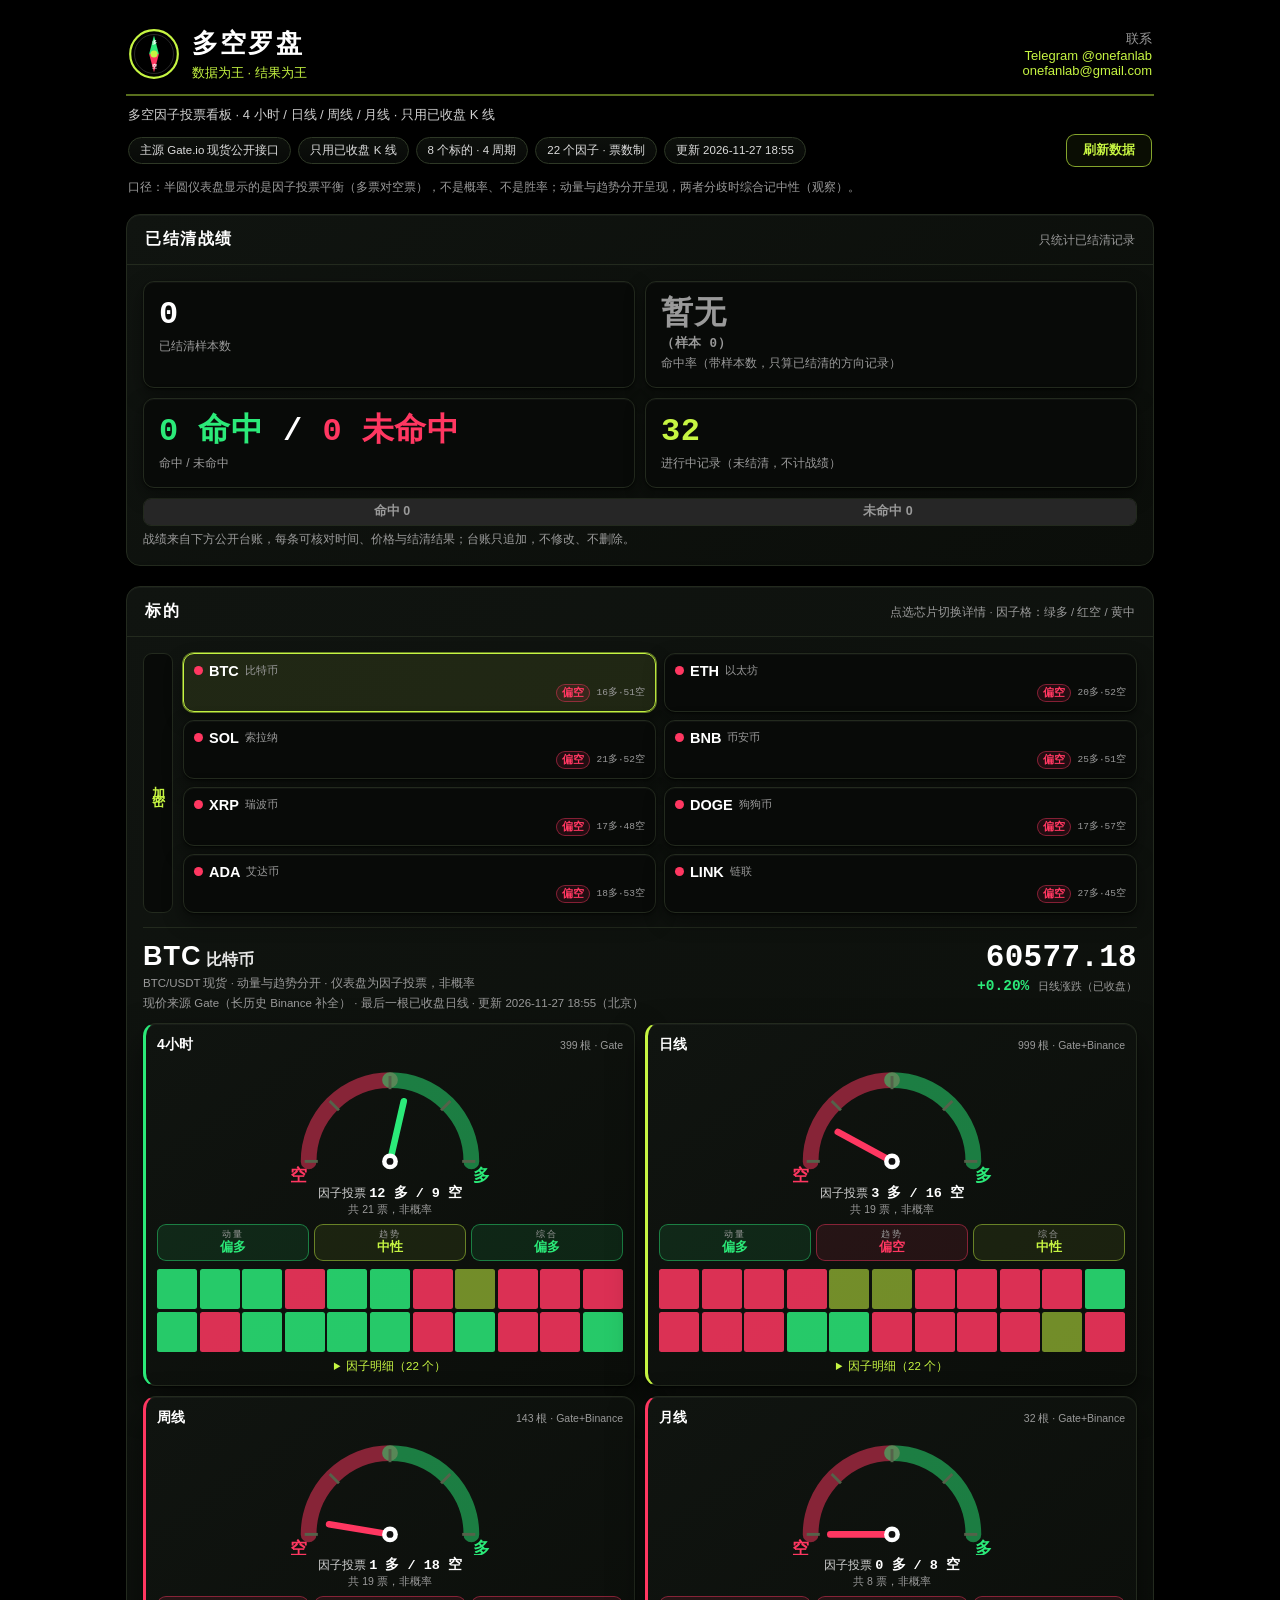
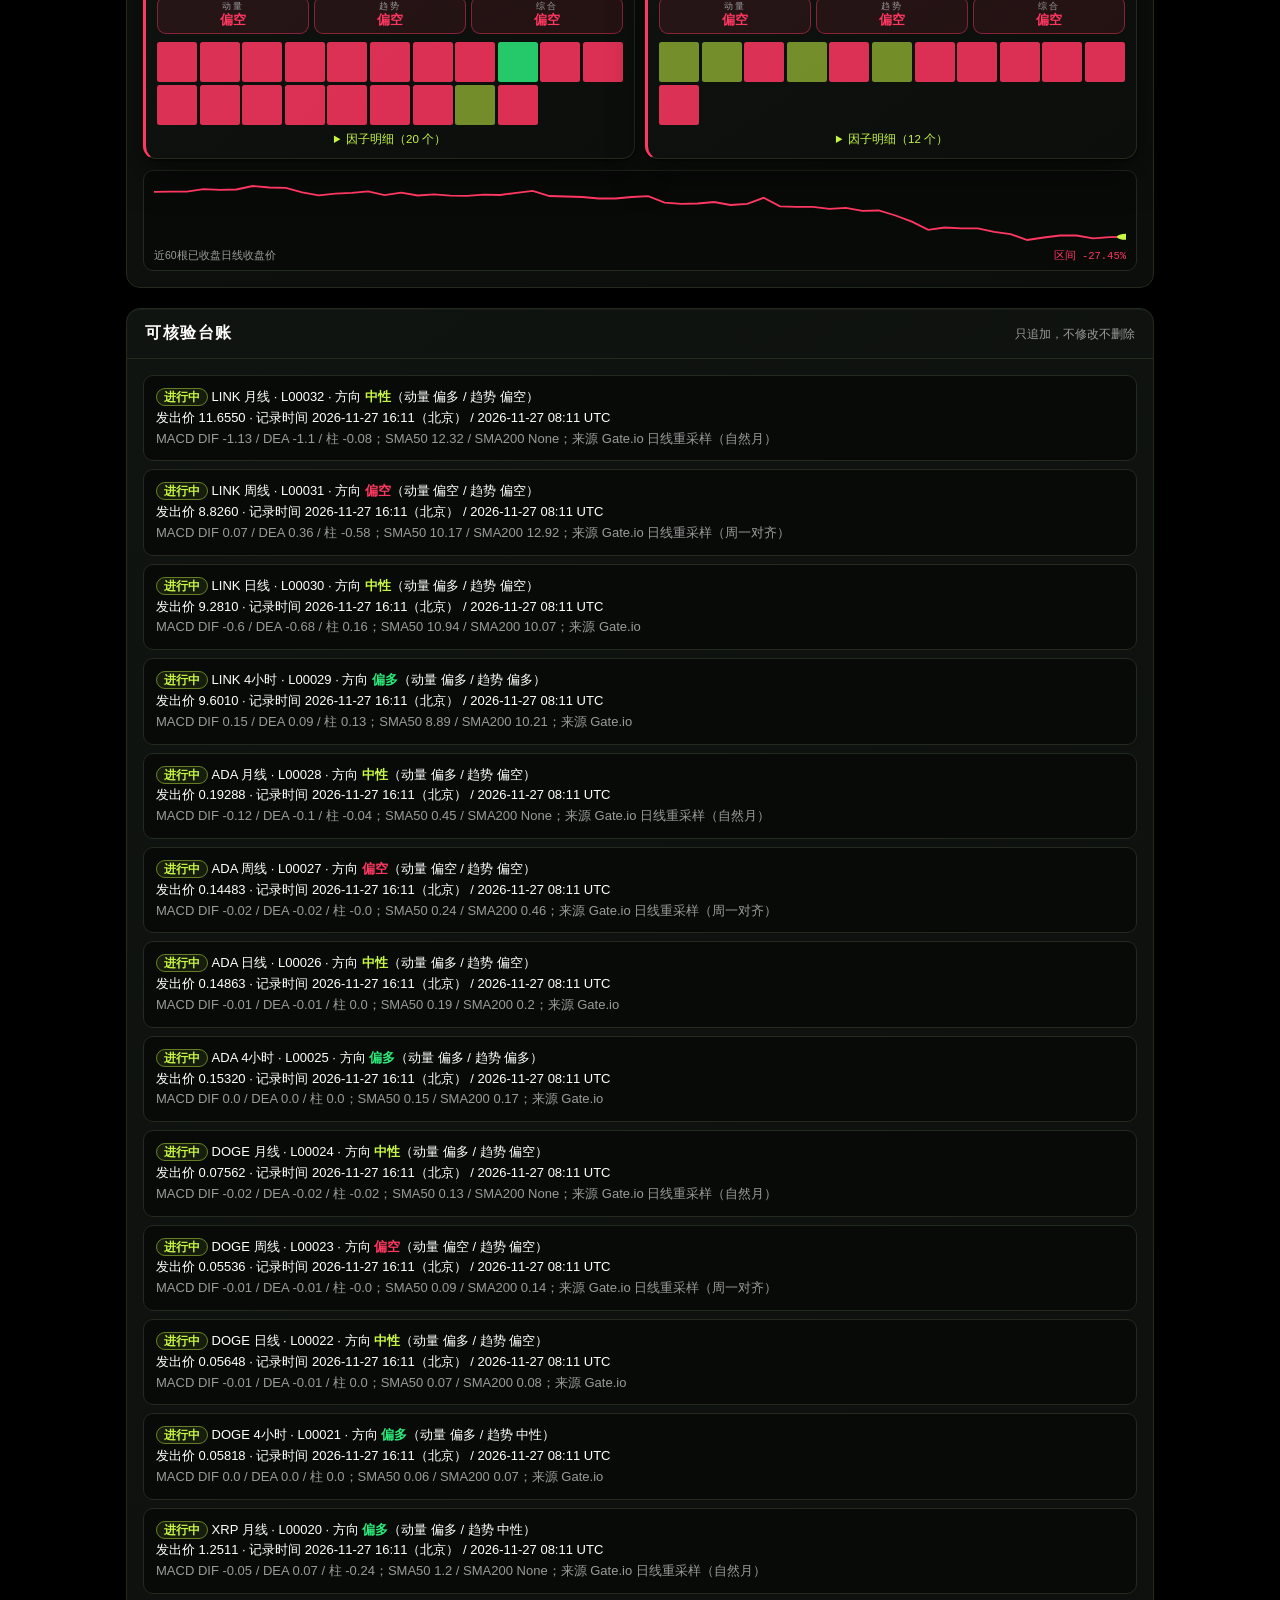
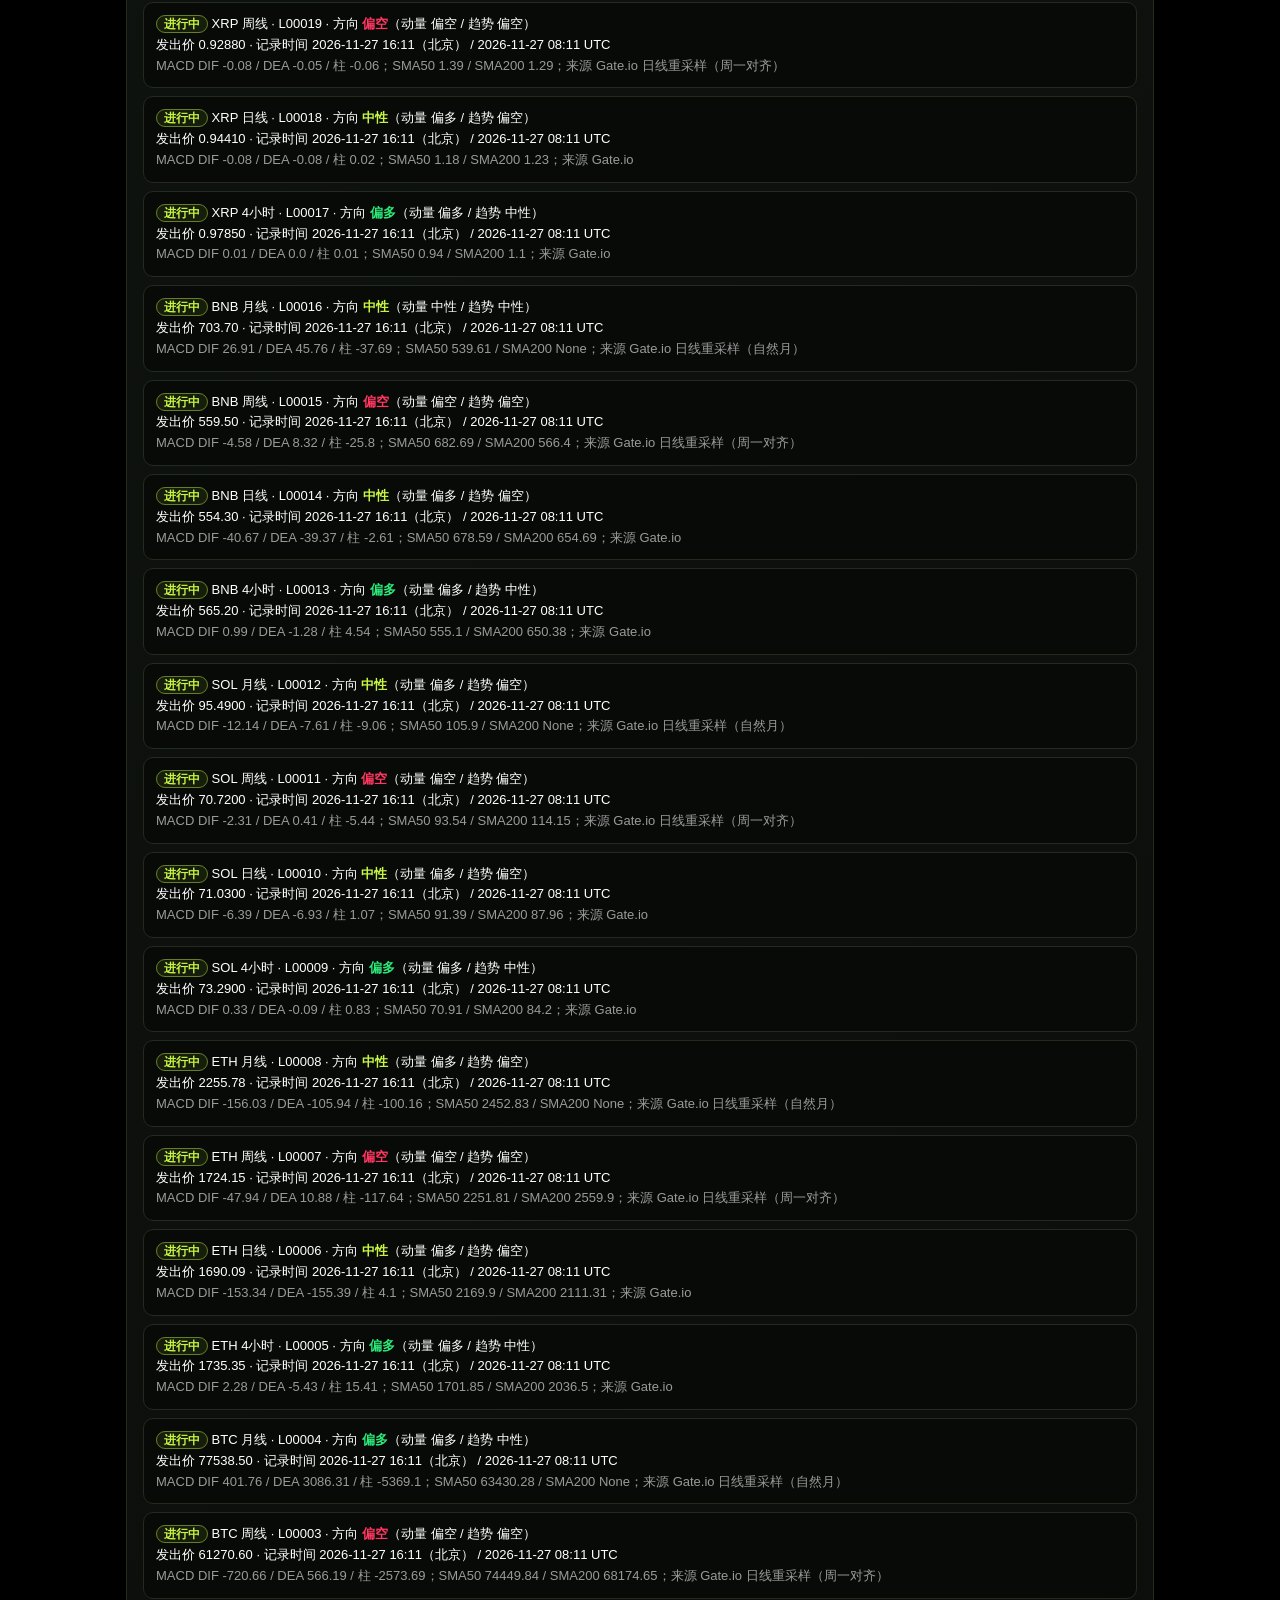
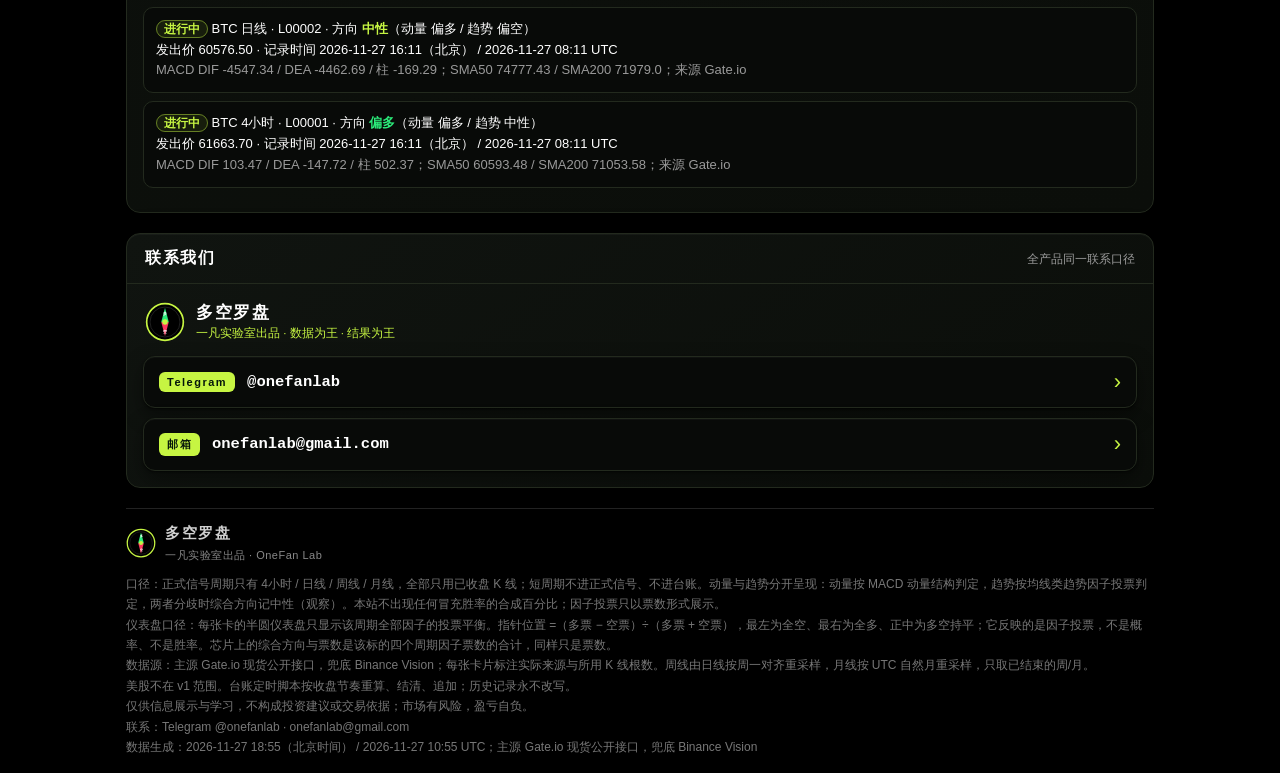
==== commit ce51c397: "Contact email -> onefanlab@gmail.com" ====
--- a/index.html
+++ b/index.html
@@ -14,7 +14,7 @@
     <h1>多空罗盘</h1>
     <div class="tag">数据为王 · 结果为王</div>
   </div>
-  <div class="contact">联系<br><a href="https://t.me/onefanlab" rel="noopener">Telegram @onefanlab</a><br><a href="mailto:xiaofanlab@gmail.com">xiaofanlab@gmail.com</a></div>
+  <div class="contact">联系<br><a href="https://t.me/onefanlab" rel="noopener">Telegram @onefanlab</a><br><a href="mailto:onefanlab@gmail.com">onefanlab@gmail.com</a></div>
 </header>
 <p class="subtitle">多空因子投票看板 · 4 小时 / 日线 / 周线 / 月线 · 只用已收盘 K 线</p>
 
@@ -79,9 +79,9 @@
       <span class="cc-val">@onefanlab</span>
       <span class="cc-arrow">›</span>
     </a>
-    <a class="contact-card" href="mailto:xiaofanlab@gmail.com">
+    <a class="contact-card" href="mailto:onefanlab@gmail.com">
       <span class="cc-lab">邮箱</span>
-      <span class="cc-val">xiaofanlab@gmail.com</span>
+      <span class="cc-val">onefanlab@gmail.com</span>
       <span class="cc-arrow">›</span>
     </a>
   </div>
@@ -100,7 +100,7 @@
   <p>数据源：主源 Gate.io 现货公开接口，兜底 Binance Vision；每张卡片标注实际来源与所用 K 线根数。周线由日线按周一对齐重采样，月线按 UTC 自然月重采样，只取已结束的周/月。</p>
   <p>美股不在 v1 范围。台账定时脚本按收盘节奏重算、结清、追加；历史记录永不改写。</p>
   <p>仅供信息展示与学习，不构成投资建议或交易依据；市场有风险，盈亏自负。</p>
-  <p>联系：Telegram @onefanlab · xiaofanlab@gmail.com</p>
+  <p>联系：Telegram @onefanlab · onefanlab@gmail.com</p>
   <p id="gen"></p>
 </footer>
 <script src="app.js"></script>
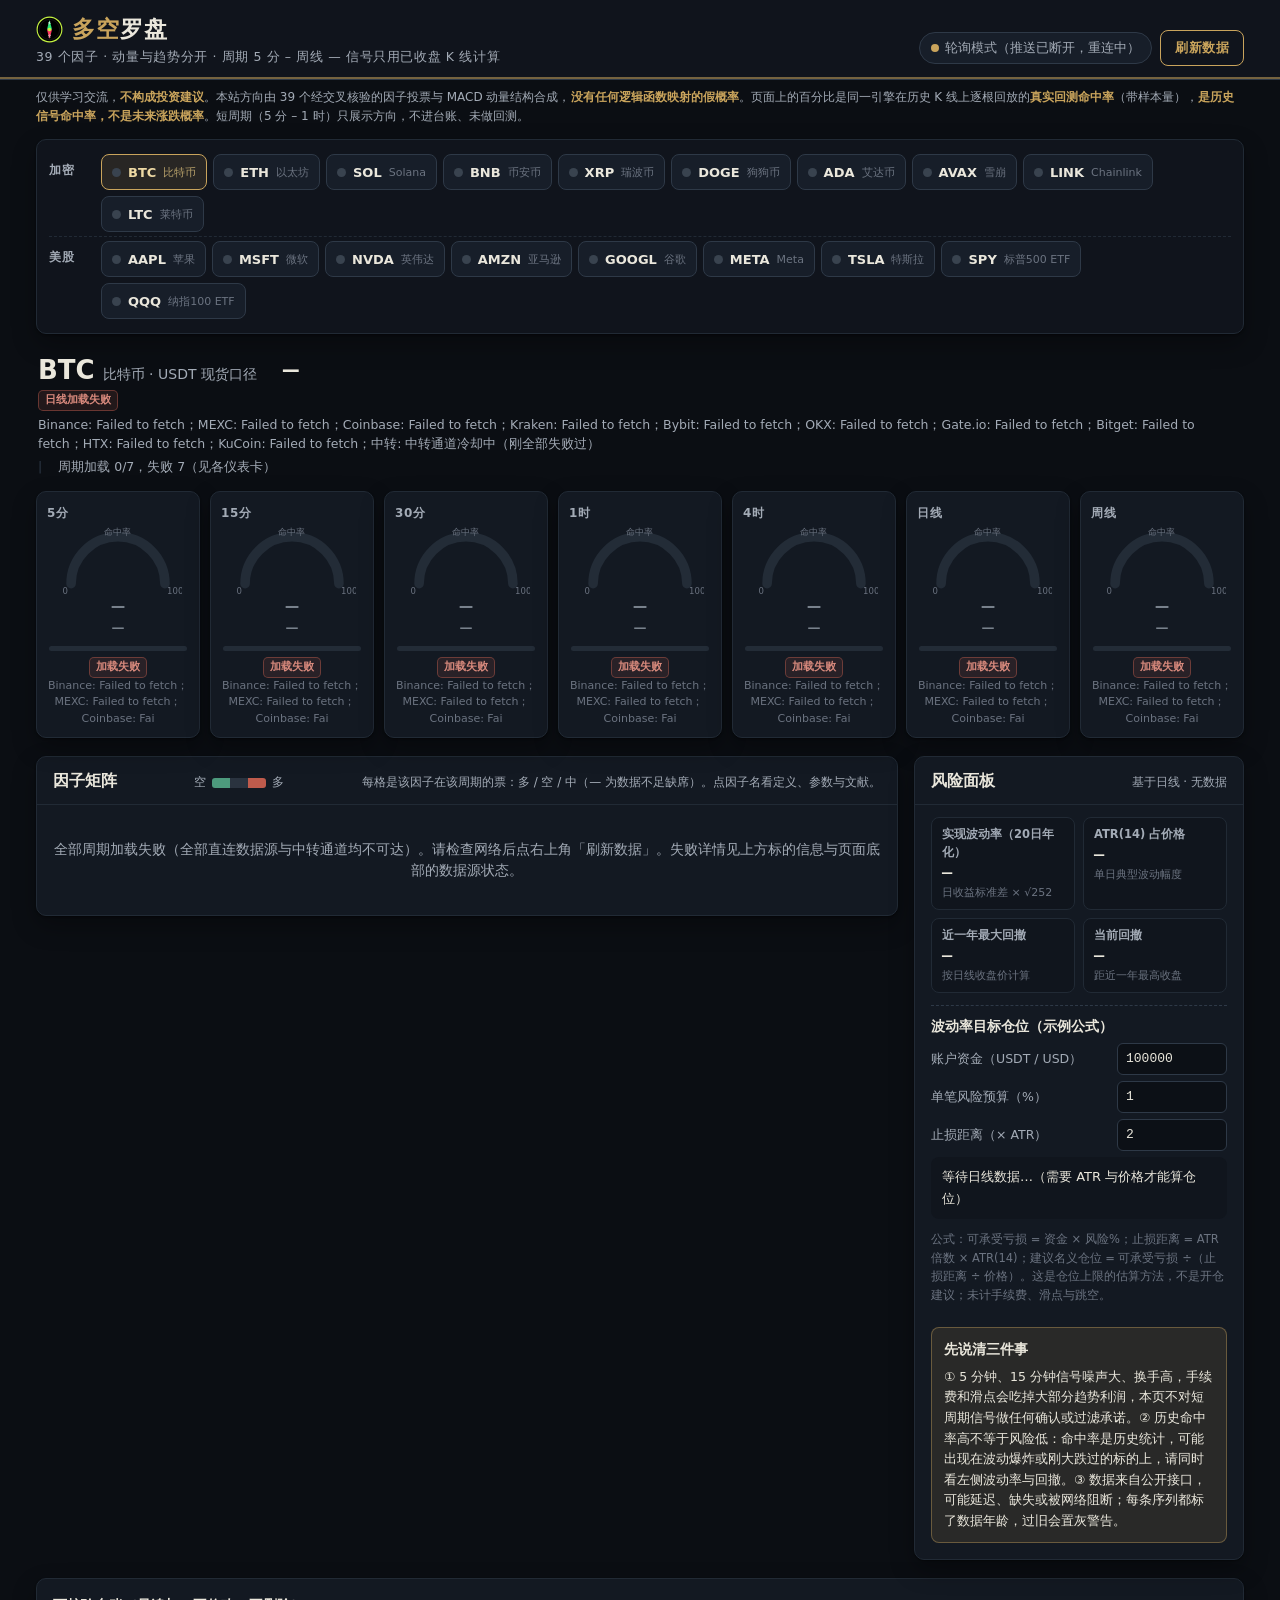
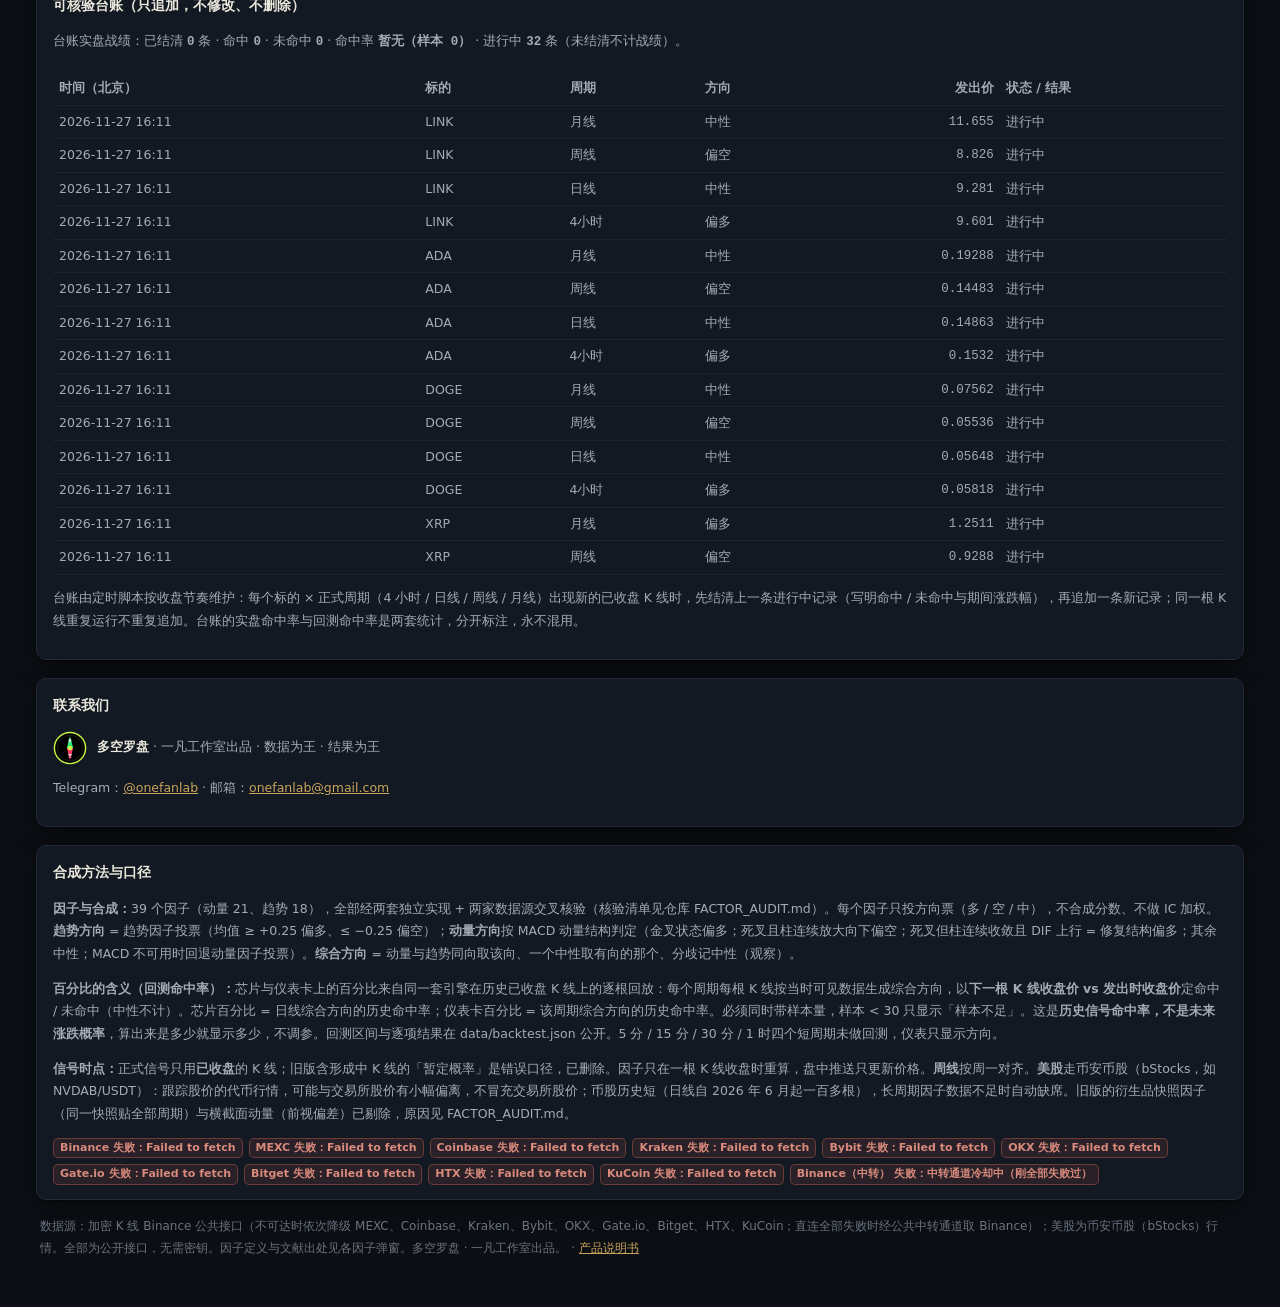
==== commit b5fad08b: "复刻版上线：旧看板底本换芯（实时价/真回测命中率/扩标的/因子复活）+ 产品说明书" ====
--- a/index.html
+++ b/index.html
@@ -1,108 +1,2302 @@
-<!DOCTYPE html>
+<!doctype html>
 <html lang="zh-CN">
-<head>
-<meta charset="UTF-8">
-<meta name="viewport" content="width=device-width, initial-scale=1.0">
-<title>多空罗盘 — 数据为王，结果为王</title>
-<link rel="icon" href="logo.svg" type="image/svg+xml">
-<link rel="stylesheet" href="styles.css">
-</head>
-<body>
-<header>
-  <img src="logo.svg" alt="多空罗盘 logo">
-  <div>
-    <h1>多空罗盘</h1>
-    <div class="tag">数据为王 · 结果为王</div>
-  </div>
-  <div class="contact">联系<br><a href="https://t.me/onefanlab" rel="noopener">Telegram @onefanlab</a><br><a href="mailto:onefanlab@gmail.com">onefanlab@gmail.com</a></div>
-</header>
-<p class="subtitle">多空因子投票看板 · 4 小时 / 日线 / 周线 / 月线 · 只用已收盘 K 线</p>
-
-<div class="statusrow">
-  <span class="capsule" id="cap-source">主源 Gate.io</span>
-  <span class="capsule">只用已收盘 K 线</span>
-  <span class="capsule" id="cap-symbols">— 个标的 · 4 周期</span>
-  <span class="capsule" id="cap-factors">— 个因子 · 票数制</span>
-  <span class="capsule" id="cap-updated">更新 —</span>
-  <button class="refreshbtn" id="refresh" type="button">刷新数据</button>
-</div>
-
-<p class="note-short">口径：半圆仪表盘显示的是因子投票平衡（多票对空票），不是概率、不是胜率；动量与趋势分开呈现，两者分歧时综合记中性（观察）。</p>
-
-<section class="panel">
-  <div class="panel-h"><h2>已结清战绩</h2><span class="hint">只统计已结清记录</span></div>
-  <div class="panel-b">
-    <div class="scoreboard" id="scoreboard">
-      <div class="score"><div class="num" id="sc-settled">—</div><div class="lab">已结清样本数</div></div>
-      <div class="score"><div class="num" id="sc-rate">—</div><div class="lab">命中率（带样本数，只算已结清的方向记录）</div></div>
-      <div class="score"><div class="num" id="sc-hits">—</div><div class="lab">命中 / 未命中</div></div>
-      <div class="score"><div class="num accent" id="sc-open">—</div><div class="lab">进行中记录（未结清，不计战绩）</div></div>
+  <head>
+    <meta charset="utf-8" />
+    <meta name="viewport" content="width=device-width, initial-scale=1, viewport-fit=cover" />
+    <meta name="color-scheme" content="dark" />
+    <link rel="icon" href="data:," />
+    <title>多空罗盘</title>
+    <!-- 不加载任何外部字体/样式：渲染阻塞的外部样式表在部分网络下会长时间挂起、整页白屏。字体全部走系统字体栈。 -->
+    <style>
+      :root{
+        color-scheme:dark;
+        --bg:#0b0e13;
+        --paper:#10141c;
+        --card:#131922;
+        --card2:#171e29;
+        --ink:#eae7dc;
+        --ink2:#a3abb6;
+        --ink3:#6b7380;
+        --line:#212a35;
+        --line2:#2e3947;
+        --gold:#c9a45c;      /* 暖金点缀 */
+        --gold-soft:rgba(201,164,92,.13);
+        --long:#bf5b4c;      /* 多头 暗砖红（A股惯例） */
+        --long-soft:rgba(191,91,76,.13);
+        --short:#4d9a7d;     /* 空头 墨绿 */
+        --short-soft:rgba(77,154,125,.12);
+        --neutral:#78818c;
+        --amber:#c9a45c;
+        --amber-soft:rgba(201,164,92,.12);
+        --red-warn:#bf5b4c;
+        --shadow:0 1px 2px rgba(0,0,0,.45),0 10px 24px rgba(0,0,0,.30);
+        --radius:10px;
+        --mono:ui-monospace,"SF Mono",SFMono-Regular,Menlo,Consolas,"Liberation Mono",monospace;
+        --sans:-apple-system,BlinkMacSystemFont,"PingFang SC","Hiragino Sans GB","Microsoft YaHei","Noto Sans SC","Source Han Sans SC",system-ui,sans-serif;
+      }
+      *{box-sizing:border-box}
+      html{-webkit-text-size-adjust:100%}
+      body{margin:0;background:var(--bg);color:var(--ink);font-family:var(--sans);font-size:15px;line-height:1.55}
+      button{font-family:inherit;cursor:pointer;min-height:2.25rem}
+      .num{font-family:var(--mono);font-variant-numeric:tabular-nums}
+      .wrap{max-width:1240px;margin:0 auto;padding:0 16px 48px}
+
+      /* ---------- 顶栏 ---------- */
+      .topbar{border-bottom:1px solid var(--line2);background:var(--paper);box-shadow:inset 0 -2px 0 0 rgba(201,164,92,.55)}
+      .topbar-in{max-width:1240px;margin:0 auto;padding:16px 16px 13px;display:flex;flex-wrap:wrap;gap:10px 18px;align-items:flex-end;justify-content:space-between}
+      .brand h1{margin:0;font-size:23px;font-weight:900;letter-spacing:.05em;line-height:1.2;color:var(--ink)}
+      .brand h1 .gold{color:var(--gold)}
+      .brand p{margin:3px 0 0;color:var(--ink2);font-size:12.5px;letter-spacing:.05em}
+      .topctl{display:flex;flex-wrap:wrap;gap:8px;align-items:center}
+      .pill{display:inline-flex;align-items:center;gap:6px;border:1px solid var(--line2);background:var(--card2);border-radius:999px;padding:4px 11px;font-size:12.5px;color:var(--ink2);min-height:2rem}
+      .pill .dot{width:8px;height:8px;border-radius:50%;background:var(--ink3);flex:none}
+      .pill.live .dot{background:var(--short)}
+      .pill.poll .dot{background:var(--amber)}
+      .pill.bad .dot{background:var(--red-warn)}
+      .switch{display:inline-flex;align-items:center;gap:8px;border:1px solid var(--line2);background:var(--card2);border-radius:999px;padding:4px 6px 4px 12px;font-size:12.5px;color:var(--ink2)}
+      .switch .track{width:40px;height:22px;border-radius:999px;background:#333e4c;position:relative;flex:none;transition:background .15s}
+      .switch .track::after{content:"";position:absolute;top:3px;left:3px;width:16px;height:16px;border-radius:50%;background:#c8cdd4;box-shadow:0 1px 3px rgba(0,0,0,.5);transition:left .15s}
+      .switch[aria-checked="true"] .track{background:var(--gold)}
+      .switch[aria-checked="true"] .track::after{left:21px;background:#17130a}
+      .btn{border:1px solid var(--gold);background:var(--gold);color:#17130a;border-radius:8px;padding:5px 14px;font-size:13px;font-weight:700;letter-spacing:.03em}
+      .btn.ghost{background:transparent;color:var(--gold)}
+      .btn:active{transform:translateY(1px)}
+
+      .disclaimer{max-width:1240px;margin:0 auto;padding:8px 16px 0;font-size:12px;color:var(--ink2)}
+      .disclaimer b{color:var(--amber)}
+
+      /* ---------- 标的条 ---------- */
+      .strip{margin-top:14px;background:var(--paper);border:1px solid var(--line);border-radius:var(--radius);box-shadow:var(--shadow);padding:10px 12px}
+      .strip-row{display:flex;gap:8px;align-items:flex-start;padding:4px 0}
+      .strip-row + .strip-row{border-top:1px dashed var(--line)}
+      .strip-label{flex:none;width:44px;padding-top:7px;font-size:12px;font-weight:700;color:var(--ink2);letter-spacing:.08em}
+      .chips{display:flex;flex-wrap:wrap;gap:6px}
+      .chip{display:inline-flex;align-items:center;gap:7px;border:1px solid var(--line2);background:var(--card2);border-radius:8px;padding:5px 10px;font-size:13px;font-weight:600;color:var(--ink);min-height:2.25rem}
+      .chip small{font-weight:400;color:var(--ink3);font-size:11px}
+      .chip .pdot{width:9px;height:9px;border-radius:50%;background:#39434f;flex:none}
+      .chip[aria-pressed="true"]{border-color:var(--gold);background:var(--gold-soft);color:#eed9a4}
+      .chip[aria-pressed="true"] small{color:#b7a06a}
+      .chip .prob{font-family:var(--mono);font-size:11.5px;font-weight:500}
+
+      /* ---------- 标的头 ---------- */
+      .symhead{display:flex;flex-wrap:wrap;gap:8px 26px;align-items:flex-end;margin:22px 2px 4px}
+      .symhead .name{font-size:26px;font-weight:900;line-height:1.15}
+      .symhead .name small{font-size:14px;font-weight:500;color:var(--ink2);margin-left:8px}
+      .symhead .price{font-family:var(--mono);font-size:26px;font-weight:600;line-height:1.15}
+      .symhead .chg{font-family:var(--mono);font-size:15px;font-weight:600}
+      .up{color:var(--long)} .down{color:var(--short)}
+      .symmeta{margin:0 2px 14px;color:var(--ink2);font-size:12.5px;display:flex;flex-wrap:wrap;gap:4px 16px}
+      .badge{display:inline-block;border-radius:5px;padding:0 6px;font-size:11px;font-weight:700;line-height:1.7;vertical-align:1px}
+      .badge.stale{background:var(--amber-soft);color:var(--amber);border:1px solid rgba(201,164,92,.45)}
+      .badge.prov{background:rgba(122,143,184,.14);color:#96a9cf;border:1px solid rgba(122,143,184,.4)}
+      .badge.err{background:var(--long-soft);color:#d98a7d;border:1px solid rgba(191,91,76,.45)}
+      .badge.ok{background:var(--short-soft);color:#7fbfa6;border:1px solid rgba(77,154,125,.4)}
+
+      /* ---------- 概率仪表卡 ---------- */
+      .gauges{display:grid;grid-template-columns:repeat(7,1fr);gap:10px}
+      .gauge{background:var(--card);border:1px solid var(--line);border-radius:var(--radius);box-shadow:var(--shadow);padding:12px 10px 10px;text-align:center;position:relative}
+      .gauge .tf{font-size:12px;font-weight:700;color:var(--ink2);letter-spacing:.06em;display:flex;justify-content:space-between;align-items:center}
+      .gauge svg{width:100%;max-width:128px;height:auto;display:block;margin:2px auto 0}
+      .gauge .pct{font-family:var(--mono);font-size:21px;font-weight:600;line-height:1.1}
+      .gauge .verdict{font-size:13px;font-weight:700}
+      .gauge .scorebar{height:5px;border-radius:3px;background:#232c37;position:relative;margin:8px 2px 6px;overflow:hidden}
+      .gauge .scorebar i{position:absolute;top:0;bottom:0}
+      .gauge .meta{font-size:11px;color:var(--ink3);line-height:1.5;min-height:2.6em}
+      .gauge .meta .provline{color:#96a9cf;font-weight:600}
+
+      /* ---------- 主区：矩阵 + 风控 ---------- */
+      .main{display:grid;grid-template-columns:minmax(0,1fr) 330px;gap:16px;margin-top:18px;align-items:start}
+      .panel{background:var(--card);border:1px solid var(--line);border-radius:var(--radius);box-shadow:var(--shadow)}
+      .panel-h{padding:12px 16px 10px;border-bottom:1px solid var(--line);display:flex;flex-wrap:wrap;gap:6px 14px;align-items:baseline;justify-content:space-between}
+      .panel-h h2{margin:0;font-size:16px;font-weight:900}
+      .panel-h .hint{font-size:12px;color:var(--ink2)}
+      .legend{display:flex;align-items:center;gap:6px;font-size:11.5px;color:var(--ink2)}
+      .legend .sw{display:inline-flex;width:54px;height:10px;border-radius:3px;overflow:hidden}
+      .legend .sw i{flex:1}
+      .legend .sw i:nth-child(1){background:var(--short)}
+      .legend .sw i:nth-child(2){background:#2a333f}
+      .legend .sw i:nth-child(3){background:var(--long)}
+
+      table.matrix{border-collapse:collapse;width:100%;font-size:13px}
+      table.matrix th,table.matrix td{padding:0;border-bottom:1px solid #1b232e}
+      table.matrix thead th{position:sticky;top:0;background:#171e29;z-index:2;font-size:12px;color:var(--ink2);font-weight:700;padding:8px 6px;text-align:center;border-bottom:1px solid var(--line2)}
+      table.matrix thead th:first-child{text-align:left;padding-left:16px}
+      tr.grouphead td{background:#171e29;font-weight:900;font-size:13.5px;padding:9px 16px 8px;cursor:pointer;user-select:none;color:var(--ink)}
+      tr.grouphead .gscore{float:right;font-family:var(--mono);font-weight:600;font-size:12px;color:var(--ink2)}
+      tr.grouphead .chev{display:inline-block;margin-right:6px;color:var(--ink3);transition:transform .15s}
+      tr.grouphead.closed .chev{transform:rotate(-90deg)}
+      td.fname{padding:7px 8px 7px 16px;min-width:168px}
+      td.fname button{background:none;border:none;padding:2px 0;font-size:13px;font-weight:600;color:var(--ink);text-align:left;min-height:0;text-decoration:underline dotted var(--ink3) 1px;text-underline-offset:3px}
+      td.fname .abbr{font-family:var(--mono);font-size:10.5px;color:var(--ink3);margin-left:6px;font-weight:400}
+      td.cell{text-align:center;padding:5px 3px;width:74px}
+      td.cell .cv{display:block;border-radius:6px;padding:4px 0 3px;font-family:var(--mono);font-size:12.5px;font-weight:600;line-height:1.25}
+      td.cell .cl{display:block;font-size:10.5px;font-weight:700}
+      td.cell.na .cv{color:var(--ink3);font-weight:400;background:#1a222d}
+      .tfbar{display:none;gap:6px;flex-wrap:wrap;padding:10px 12px 2px}
+      .tfbar button{border:1px solid var(--line2);background:var(--card2);border-radius:999px;padding:4px 13px;font-size:12.5px;font-weight:600;min-height:2.25rem;color:var(--ink)}
+      .tfbar button[aria-pressed="true"]{background:var(--gold-soft);color:#eed9a4;border-color:var(--gold)}
+
+      /* ---------- 风控面板 ---------- */
+      .risk{position:sticky;top:12px}
+      .risk .panel-h h2{color:var(--ink)}
+      .risk-body{padding:12px 16px 16px;display:flex;flex-direction:column;gap:12px}
+      .rgrid{display:grid;grid-template-columns:1fr 1fr;gap:8px}
+      .rstat{border:1px solid var(--line);border-radius:8px;padding:8px 10px;background:#10151d}
+      .rstat .k{font-size:11.5px;color:var(--ink2);font-weight:600}
+      .rstat .v{font-family:var(--mono);font-size:17px;font-weight:600;line-height:1.3}
+      .rstat .s{font-size:11px;color:var(--ink3)}
+      .calc{border-top:1px dashed var(--line2);padding-top:10px}
+      .calc h3,.warnbox h3{margin:0 0 6px;font-size:13.5px;font-weight:900}
+      .calc label{display:flex;justify-content:space-between;align-items:center;gap:10px;font-size:12.5px;color:var(--ink2);margin:6px 0}
+      .calc input{width:110px;font-family:var(--mono);font-size:13px;padding:5px 8px;border:1px solid var(--line2);border-radius:6px;background:#0c1016;color:var(--ink);min-height:2rem}
+      .calc .out{background:#10151d;border-radius:8px;padding:9px 11px;font-size:13px;line-height:1.7}
+      .calc .out b{font-family:var(--mono)}
+      .warnbox{border:1px solid rgba(201,164,92,.4);background:var(--amber-soft);border-radius:8px;padding:10px 12px;font-size:12.5px;line-height:1.65}
+      .warnbox.danger{border-color:rgba(191,91,76,.5);background:var(--long-soft)}
+      .risk-note{font-size:11.5px;color:var(--ink3);line-height:1.6}
+
+      /* ---------- 方法与页脚 ---------- */
+      .method{margin-top:18px;padding:14px 16px;font-size:12.5px;color:var(--ink2);line-height:1.8}
+      .method h2{margin:0 0 6px;font-size:14px;color:var(--ink)}
+      .method code{font-family:var(--mono);font-size:11.5px;background:#1a222d;padding:1px 5px;border-radius:4px;color:#d8d2c2}
+      .srcstat{display:flex;flex-wrap:wrap;gap:6px;margin-top:8px}
+      footer{margin-top:16px;font-size:12px;color:var(--ink3);line-height:1.8;padding:0 4px}
+
+      /* ---------- 弹窗 ---------- */
+      .modal-back{position:fixed;inset:0;background:rgba(3,5,8,.62);display:none;z-index:50;padding:18px 12px;overflow-y:auto}
+      .modal-back.open{display:block}
+      .modal{background:var(--card);border:1px solid var(--line2);border-radius:12px;max-width:620px;margin:4vh auto;padding:20px 22px 22px;box-shadow:0 18px 48px rgba(0,0,0,.55)}
+      .modal h2{margin:0 34px 2px 0;font-size:19px;font-weight:900}
+      .modal .mabbr{font-family:var(--mono);font-size:12px;color:var(--ink3)}
+      .modal h3{margin:16px 0 4px;font-size:13px;font-weight:900;color:var(--gold);letter-spacing:.05em}
+      .modal p{margin:4px 0;font-size:13.5px;line-height:1.75}
+      .modal .cite{font-size:12.5px;color:var(--ink2);font-style:normal;background:#10151d;border-radius:8px;padding:8px 11px}
+      .modal table{width:100%;border-collapse:collapse;font-size:12.5px;margin-top:4px}
+      .modal table td,.modal table th{border-bottom:1px solid #1b232e;padding:5px 6px;text-align:left}
+      .modal table .num{text-align:right}
+      .modal-close{float:right;border:1px solid var(--line2);background:var(--card2);color:var(--ink);border-radius:8px;width:36px;height:36px;font-size:16px;line-height:1}
+      .ic-note{font-size:12px;color:var(--amber);background:var(--amber-soft);border-radius:8px;padding:8px 11px;line-height:1.65}
+
+      .loading{padding:34px 16px;text-align:center;color:var(--ink2);font-size:13.5px}
+      .spin{display:inline-block;width:14px;height:14px;border:2px solid var(--line2);border-top-color:var(--ink);border-radius:50%;animation:sp 0.8s linear infinite;vertical-align:-2px;margin-right:8px}
+      @keyframes sp{to{transform:rotate(360deg)}}
+      @media (prefers-reduced-motion:reduce){.spin{animation:none}}
+
+      /* ---------- 台账 ---------- */
+      .ldtab{width:100%;border-collapse:collapse;font-size:12.5px;margin-top:6px}
+      .ldtab th,.ldtab td{border-bottom:1px solid #1b232e;padding:5px 6px;text-align:left;white-space:nowrap}
+      .ldtab th{color:var(--ink2);font-weight:700}
+
+      /* ---------- 响应式 ---------- */
+      @media (max-width:1080px){
+        .gauges{grid-template-columns:repeat(4,1fr)}
+        .main{grid-template-columns:1fr}
+        .risk{position:static}
+      }
+      @media (max-width:720px){
+        .gauges{grid-template-columns:repeat(2,1fr)}
+        .gauge .meta{min-height:0}
+        .brand h1{font-size:19px}
+        .symhead .name{font-size:22px}.symhead .price{font-size:22px}
+        /* 窄屏：矩阵改为单周期列表，不横滚 */
+        table.matrix thead{display:none}
+        table.matrix td.cell{display:none}
+        table.matrix td.cell.mshow{display:table-cell;width:auto;text-align:right;padding-right:16px}
+        td.fname{min-width:0}
+        .tfbar{display:flex}
+        .strip-label{width:38px}
+      }
+    </style>
+  </head>
+  <body>
+    <header class="topbar">
+      <div class="topbar-in">
+        <div class="brand">
+          <h1><img src="logo.svg" alt="" style="width:27px;height:27px;vertical-align:-6px;margin-right:9px"><span class="gold">多空</span>罗盘</h1>
+          <p>39 个因子 · 动量与趋势分开 · 周期 5 分 – 周线 — 信号只用已收盘 K 线计算</p>
+        </div>
+        <div class="topctl">
+          <span class="pill" id="connPill"><span class="dot"></span><span id="connText">连接中…</span></span>
+          <button class="btn ghost" id="refreshBtn" type="button">刷新数据</button>
+        </div>
+      </div>
+    </header>
+    <p class="disclaimer">仅供学习交流，<b>不构成投资建议</b>。本站方向由 39 个经交叉核验的因子投票与 MACD 动量结构合成，<b>没有任何逻辑函数映射的假概率</b>。页面上的百分比是同一引擎在历史 K 线上逐根回放的<b>真实回测命中率</b>（带样本量），<b>是历史信号命中率，不是未来涨跌概率</b>。短周期（5 分 – 1 时）只展示方向，不进台账、未做回测。</p>
+
+    <div class="wrap">
+      <!-- 标的条 -->
+      <nav class="strip" aria-label="标的选择">
+        <div class="strip-row"><div class="strip-label">加密</div><div class="chips" id="chipsCrypto"></div></div>
+        <div class="strip-row"><div class="strip-label">美股</div><div class="chips" id="chipsStock"></div></div>
+      </nav>
+
+      <!-- 标的头 -->
+      <div class="symhead">
+        <div class="name" id="symName">—</div>
+        <div class="price num" id="symPrice">—</div>
+        <div class="chg num" id="symChg"></div>
+      </div>
+      <p class="symmeta" id="symMeta"></p>
+
+      <!-- 概率仪表 -->
+      <section class="gauges" id="gauges" aria-label="各周期方向与历史命中率"></section>
+
+      <div class="main">
+        <!-- 因子矩阵 -->
+        <section class="panel" aria-label="因子矩阵">
+          <div class="panel-h">
+            <h2>因子矩阵</h2>
+            <span class="legend"><span>空</span><span class="sw"><i></i><i></i><i></i></span><span>多</span></span>
+            <span class="hint">每格是该因子在该周期的票：多 / 空 / 中（— 为数据不足缺席）。点因子名看定义、参数与文献。</span>
+          </div>
+          <div class="tfbar" id="tfBar" role="group" aria-label="选择周期"></div>
+          <div id="matrixHost"><div class="loading"><span class="spin"></span>正在加载行情与计算因子…</div></div>
+        </section>
+
+        <!-- 风控面板 -->
+        <aside class="panel risk" aria-label="风险面板">
+          <div class="panel-h"><h2>风险面板</h2><span class="hint" id="riskTf">基于日线</span></div>
+          <div class="risk-body">
+            <div class="rgrid">
+              <div class="rstat"><div class="k">实现波动率（20日年化）</div><div class="v num" id="rVol">—</div><div class="s">日收益标准差 × √252</div></div>
+              <div class="rstat"><div class="k">ATR(14) 占价格</div><div class="v num" id="rAtr">—</div><div class="s">单日典型波动幅度</div></div>
+              <div class="rstat"><div class="k">近一年最大回撤</div><div class="v num" id="rDd">—</div><div class="s">按日线收盘价计算</div></div>
+              <div class="rstat"><div class="k">当前回撤</div><div class="v num" id="rDdNow">—</div><div class="s">距近一年最高收盘</div></div>
+            </div>
+            <div class="calc">
+              <h3>波动率目标仓位（示例公式）</h3>
+              <label>账户资金（USDT / USD）<input id="inCapital" type="number" inputmode="decimal" value="100000" min="0" /></label>
+              <label>单笔风险预算（%）<input id="inRiskPct" type="number" inputmode="decimal" value="1" min="0" step="0.1" /></label>
+              <label>止损距离（× ATR）<input id="inAtrMult" type="number" inputmode="decimal" value="2" min="0" step="0.5" /></label>
+              <div class="out" id="calcOut">等待日线数据…</div>
+              <p class="risk-note">公式：可承受亏损 = 资金 × 风险%；止损距离 = ATR 倍数 × ATR(14)；建议名义仓位 = 可承受亏损 ÷（止损距离 ÷ 价格）。这是仓位上限的估算方法，不是开仓建议；未计手续费、滑点与跳空。</p>
+            </div>
+            <div class="warnbox" id="fundWarn" hidden></div>
+            <div class="warnbox">
+              <h3>先说清三件事</h3>
+              ① 5 分钟、15 分钟信号噪声大、换手高，手续费和滑点会吃掉大部分趋势利润，本页不对短周期信号做任何确认或过滤承诺。② 历史命中率高不等于风险低：命中率是历史统计，可能出现在波动爆炸或刚大跌过的标的上，请同时看左侧波动率与回撤。③ 数据来自公开接口，可能延迟、缺失或被网络阻断；每条序列都标了数据年龄，过旧会置灰警告。
+            </div>
+          </div>
+        </aside>
+      </div>
+
+      <!-- 可核验台账 -->
+      <section class="panel method" id="ledgerPanel">
+        <h2>可核验台账（只追加，不修改、不删除）</h2>
+        <p id="ledgerSummary">台账加载中…</p>
+        <div id="ledgerHost" style="overflow-x:auto"></div>
+        <p>台账由定时脚本按收盘节奏维护：每个标的 × 正式周期（4 小时 / 日线 / 周线 / 月线）出现新的已收盘 K 线时，先结清上一条进行中记录（写明命中 / 未命中与期间涨跌幅），再追加一条新记录；同一根 K 线重复运行不重复追加。台账的实盘命中率与回测命中率是两套统计，分开标注，永不混用。</p>
+      </section>
+
+      <!-- 联系我们 -->
+      <section class="panel method" id="contactPanel">
+        <h2>联系我们</h2>
+        <p style="display:flex;align-items:center;gap:10px"><img src="logo.svg" alt="多空罗盘 logo" style="width:34px;height:34px"><span><b style="color:var(--ink)">多空罗盘</b> · 一凡工作室出品 · 数据为王 · 结果为王</span></p>
+        <p>Telegram：<a href="https://t.me/onefanlab" rel="noopener" style="color:var(--gold)">@onefanlab</a> · 邮箱：<a href="mailto:onefanlab@gmail.com" style="color:var(--gold)">onefanlab@gmail.com</a></p>
+      </section>
+
+      <!-- 方法说明 -->
+      <section class="panel method">
+        <h2>合成方法与口径</h2>
+        <p><b>因子与合成：</b>39 个因子（动量 21、趋势 18），全部经两套独立实现 + 两家数据源交叉核验（核验清单见仓库 FACTOR_AUDIT.md）。每个因子只投方向票（多 / 空 / 中），不合成分数、不做 IC 加权。<b>趋势方向</b> = 趋势因子投票（均值 ≥ +0.25 偏多、≤ −0.25 偏空）；<b>动量方向</b>按 MACD 动量结构判定（金叉状态偏多；死叉且柱连续放大向下偏空；死叉但柱连续收敛且 DIF 上行 = 修复结构偏多；其余中性；MACD 不可用时回退动量因子投票）。<b>综合方向</b> = 动量与趋势同向取该向、一个中性取有向的那个、分歧记中性（观察）。</p>
+        <p><b>百分比的含义（回测命中率）：</b>芯片与仪表卡上的百分比来自同一套引擎在历史已收盘 K 线上的逐根回放：每个周期每根 K 线按当时可见数据生成综合方向，以<b>下一根 K 线收盘价 vs 发出时收盘价</b>定命中 / 未命中（中性不计）。芯片百分比 = 日线综合方向的历史命中率；仪表卡百分比 = 该周期综合方向的历史命中率。必须同时带样本量，样本 &lt; 30 只显示「样本不足」。这是<b>历史信号命中率，不是未来涨跌概率</b>，算出来是多少就显示多少，不调参。回测区间与逐项结果在 data/backtest.json 公开。5 分 / 15 分 / 30 分 / 1 时四个短周期未做回测，仪表只显示方向。</p>
+        <p><b>信号时点：</b>正式信号只用<b>已收盘</b>的 K 线；旧版含形成中 K 线的「暂定概率」是错误口径，已删除。因子只在一根 K 线收盘时重算，盘中推送只更新价格。<b>周线</b>按周一对齐。<b>美股</b>走币安币股（bStocks，如 NVDAB/USDT）：跟踪股价的代币行情，可能与交易所股价有小幅偏离，不冒充交易所股价；币股历史短（日线自 2026 年 6 月起一百多根），长周期因子数据不足时自动缺席。旧版的衍生品快照因子（同一快照贴全部周期）与横截面动量（前视偏差）已剔除，原因见 FACTOR_AUDIT.md。</p>
+        <div class="srcstat" id="srcStat"></div>
+      </section>
+
+      <footer>
+        数据源：加密 K 线 Binance 公共接口（不可达时依次降级 MEXC、Coinbase、Kraken、Bybit、OKX、Gate.io、Bitget、HTX、KuCoin；直连全部失败时经公共中转通道取 Binance）；美股为币安币股（bStocks）行情。全部为公开接口，无需密钥。因子定义与文献出处见各因子弹窗。多空罗盘 · 一凡工作室出品。 · <a href="manual.html" style="color:var(--gold)">产品说明书</a>
+      </footer>
     </div>
-    <div class="hitbar" id="hitbar">
-      <div class="hb-seg hb-hit" id="hb-hit"><span id="hb-hit-lab">命中 0</span></div>
-      <div class="hb-seg hb-miss" id="hb-miss"><span id="hb-miss-lab">未命中 0</span></div>
-    </div>
-    <p class="numbers" id="sc-note">战绩来自下方公开台账，每条可核对时间、价格与结清结果；台账只追加，不修改、不删除。</p>
-  </div>
-</section>
-
-<section class="panel">
-  <div class="panel-h"><h2>标的</h2><span class="hint">点选芯片切换详情 · 因子格：绿多 / 红空 / 黄中</span></div>
-  <div class="panel-b">
-    <div class="sympanel">
-      <div class="rail">加密</div>
-      <div class="chipgrid" id="chips"></div>
-    </div>
-    <div id="detail"></div>
-  </div>
-</section>
-
-<section class="panel">
-  <div class="panel-h"><h2>可核验台账</h2><span class="hint">只追加，不修改不删除</span></div>
-  <div class="panel-b">
-    <div id="ledger"></div>
-  </div>
-</section>
-
-<section class="panel">
-  <div class="panel-h"><h2>联系我们</h2><span class="hint">全产品同一联系口径</span></div>
-  <div class="panel-b contact-b">
-    <div class="contact-brand">
-      <img src="logo.svg" alt="多空罗盘 logo">
-      <div>
-        <div class="cb-name">多空罗盘</div>
-        <div class="cb-sub">一凡实验室出品 · 数据为王 · 结果为王</div>
+
+    <!-- 因子弹窗 -->
+    <div class="modal-back" id="modalBack">
+      <div class="modal" role="dialog" aria-modal="true" aria-labelledby="modalTitle">
+        <button class="modal-close" id="modalClose" type="button" aria-label="关闭">✕</button>
+        <h2 id="modalTitle">因子</h2>
+        <div class="mabbr" id="modalAbbr"></div>
+        <h3>定义</h3>
+        <p id="modalDef"></p>
+        <h3>参数与口径</h3>
+        <p id="modalParams"></p>
+        <h3 id="modalCiteH">文献出处</h3>
+        <p class="cite" id="modalCite"></p>
+        <h3>本标的各周期当前票（已收盘口径）</h3>
+        <table id="modalScores"></table>
       </div>
     </div>
-    <a class="contact-card" href="https://t.me/onefanlab" rel="noopener">
-      <span class="cc-lab">Telegram</span>
-      <span class="cc-val">@onefanlab</span>
-      <span class="cc-arrow">›</span>
-    </a>
-    <a class="contact-card" href="mailto:onefanlab@gmail.com">
-      <span class="cc-lab">邮箱</span>
-      <span class="cc-val">onefanlab@gmail.com</span>
-      <span class="cc-arrow">›</span>
-    </a>
-  </div>
-</section>
-
-<footer>
-  <div class="foot-brand">
-    <img src="logo.svg" alt="多空罗盘 logo">
-    <div>
-      <span>多空罗盘</span>
-      <div class="foot-prod">一凡实验室出品 · OneFan Lab</div>
-    </div>
-  </div>
-  <p>口径：正式信号周期只有 4小时 / 日线 / 周线 / 月线，全部只用已收盘 K 线；短周期不进正式信号、不进台账。动量与趋势分开呈现：动量按 MACD 动量结构判定，趋势按均线类趋势因子投票判定，两者分歧时综合方向记中性（观察）。本站不出现任何冒充胜率的合成百分比；因子投票只以票数形式展示。</p>
-  <p>仪表盘口径：每张卡的半圆仪表盘只显示该周期全部因子的投票平衡。指针位置 =（多票 − 空票）÷（多票 + 空票），最左为全空、最右为全多、正中为多空持平；它反映的是因子投票，不是概率、不是胜率。芯片上的综合方向与票数是该标的四个周期因子票数的合计，同样只是票数。</p>
-  <p>数据源：主源 Gate.io 现货公开接口，兜底 Binance Vision；每张卡片标注实际来源与所用 K 线根数。周线由日线按周一对齐重采样，月线按 UTC 自然月重采样，只取已结束的周/月。</p>
-  <p>美股不在 v1 范围。台账定时脚本按收盘节奏重算、结清、追加；历史记录永不改写。</p>
-  <p>仅供信息展示与学习，不构成投资建议或交易依据；市场有风险，盈亏自负。</p>
-  <p>联系：Telegram @onefanlab · onefanlab@gmail.com</p>
-  <p id="gen"></p>
-</footer>
-<script src="app.js"></script>
-</body>
+
+    <script>
+    "use strict";
+    /* ================================================================
+       多空罗盘 — 以旧看板版式为底本复刻，内核换成经核验的口径：
+       信号只用已收盘 K 线；39 个因子只投方向票；动量按 MACD 结构、
+       趋势按因子投票；百分比 = 同引擎历史回测命中率（非概率映射）。
+       ================================================================ */
+
+    /* ---------------- 标的与周期 ---------------- */
+    var CRYPTOS = [
+      ["BTC","比特币"],["ETH","以太坊"],["SOL","Solana"],["BNB","币安币"],["XRP","瑞波币"],
+      ["DOGE","狗狗币"],["ADA","艾达币"],["AVAX","雪崩"],["LINK","Chainlink"],["LTC","莱特币"]
+    ];
+    var STOCKS = [
+      ["AAPL","苹果"],["MSFT","微软"],["NVDA","英伟达"],["AMZN","亚马逊"],["GOOGL","谷歌"],
+      ["META","Meta"],["TSLA","特斯拉"],["SPY","标普500 ETF"],["QQQ","纳指100 ETF"]
+    ];
+    var TIMEFRAMES = [
+      {id:"5m", label:"5分", ms:5*60e3},
+      {id:"15m",label:"15分",ms:15*60e3},
+      {id:"30m",label:"30分",ms:30*60e3},
+      {id:"1h", label:"1时", ms:3600e3},
+      {id:"4h", label:"4时", ms:4*3600e3},
+      {id:"1d", label:"日线", ms:86400e3},
+      {id:"1w", label:"周线", ms:7*86400e3}
+    ];
+    function tfById(id){ for (var i=0;i<TIMEFRAMES.length;i++) if (TIMEFRAMES[i].id===id) return TIMEFRAMES[i]; return null; }
+    function isCrypto(sym){ for (var i=0;i<CRYPTOS.length;i++) if (CRYPTOS[i][0]===sym) return true; return false; }
+    function symName(sym){ var all=CRYPTOS.concat(STOCKS); for (var i=0;i<all.length;i++) if (all[i][0]===sym) return all[i][1]; return ""; }
+
+    /* ---------------- 基础工具 ---------------- */
+    function clamp(x,a,b){ return x<a?a:(x>b?b:x); }
+    function capUnit(x){ return clamp(x,-1,1); }
+    function isF(x){ return typeof x==="number" && isFinite(x); }
+    function lastFinite(arr, back){ // back 省略时取最后一个有限值
+      if (back===undefined||back===null) back=0;
+      var seen=0;
+      for (var i=arr.length-1;i>=0;i--){ if (isF(arr[i])){ if (seen===back) return arr[i]; seen++; } }
+      return NaN;
+    }
+    function mean(a){ var s=0,n=0; for (var i=0;i<a.length;i++){ if(isF(a[i])){s+=a[i];n++;} } return n? s/n : NaN; }
+    function stdev(a){ var m=mean(a); if(!isF(m)) return NaN; var s=0,n=0; for (var i=0;i<a.length;i++){ if(isF(a[i])){s+=(a[i]-m)*(a[i]-m);n++;} } return n>1? Math.sqrt(s/(n-1)) : NaN; }
+    function pearson(x,y){
+      var n=Math.min(x.length,y.length), xs=[], ys=[];
+      for (var i=0;i<n;i++){ if (isF(x[i])&&isF(y[i])){ xs.push(x[i]); ys.push(y[i]); } }
+      if (xs.length<5) return NaN;
+      var mx=mean(xs), my=mean(ys), sxy=0, sxx=0, syy=0;
+      for (var j=0;j<xs.length;j++){ var dx=xs[j]-mx, dy=ys[j]-my; sxy+=dx*dy; sxx+=dx*dx; syy+=dy*dy; }
+      if (sxx<=0||syy<=0) return NaN;
+      return sxy/Math.sqrt(sxx*syy);
+    }
+    function rankArr(a){ // 平均秩（并列取平均），用于 Spearman
+      var idx=a.map(function(v,i){return i;}).sort(function(p,q){return a[p]-a[q];});
+      var r=new Array(a.length), i=0;
+      while (i<idx.length){
+        var j=i; while (j+1<idx.length && a[idx[j+1]]===a[idx[i]]) j++;
+        var avg=(i+j)/2+1;
+        for (var k=i;k<=j;k++) r[idx[k]]=avg;
+        i=j+1;
+      }
+      return r;
+    }
+    function spearman(x,y){
+      var xs=[],ys=[];
+      for (var i=0;i<Math.min(x.length,y.length);i++){ if(isF(x[i])&&isF(y[i])){xs.push(x[i]);ys.push(y[i]);} }
+      if (xs.length<6) return NaN;
+      return pearson(rankArr(xs), rankArr(ys));
+    }
+    function pctChange(now, base){ return (isF(now)&&isF(base)&&base!==0)? (now/base-1) : NaN; }
+
+    /* ---------------- 指标（序列版，返回等长数组） ---------------- */
+    function smaArr(src, n){
+      var out=new Array(src.length).fill(NaN), s=0, cnt=0;
+      for (var i=0;i<src.length;i++){
+        if (isF(src[i])){ s+=src[i]; cnt++; }
+        if (i>=n && isF(src[i-n])){ s-=src[i-n]; cnt--; }
+        if (i>=n-1 && cnt===n) out[i]=s/n;
+      }
+      return out;
+    }
+    function emaArr(src, n){
+      var out=new Array(src.length).fill(NaN), k=2/(n+1), e=NaN, seed=[];
+      for (var i=0;i<src.length;i++){
+        if (!isF(src[i])){ out[i]=e; continue; }
+        if (!isF(e)){ seed.push(src[i]); if (seed.length===n){ e=mean(seed); out[i]=e; } }
+        else { e = src[i]*k + e*(1-k); out[i]=e; }
+      }
+      return out;
+    }
+    function rmaArr(src, n){ // Wilder 平滑，跳过前导 NaN
+      var out=new Array(src.length).fill(NaN), e=NaN, seed=[];
+      for (var i=0;i<src.length;i++){
+        if (!isF(src[i])) continue;
+        if (!isF(e)){ seed.push(src[i]); if (seed.length===n){ e=mean(seed); out[i]=e; } }
+        else { e = (e*(n-1)+src[i])/n; out[i]=e; }
+      }
+      return out;
+    }
+    function stdevArr(src, n){
+      var out=new Array(src.length).fill(NaN);
+      for (var i=n-1;i<src.length;i++){
+        var w=src.slice(i-n+1,i+1), ok=true;
+        for (var j=0;j<w.length;j++) if(!isF(w[j])) ok=false;
+        if (ok) out[i]=stdev(w);
+      }
+      return out;
+    }
+    function returnsArr(c){ var out=new Array(c.length).fill(NaN); for (var i=1;i<c.length;i++) if(c[i-1]>0) out[i]=c[i]/c[i-1]-1; return out; }
+    function logRetArr(c){ var out=new Array(c.length).fill(NaN); for (var i=1;i<c.length;i++) if(c[i-1]>0&&c[i]>0) out[i]=Math.log(c[i]/c[i-1]); return out; }
+    function trueRangeArr(h,l,c){
+      var out=new Array(c.length).fill(NaN);
+      for (var i=0;i<c.length;i++){
+        if (i===0){ out[i]=h[i]-l[i]; continue; }
+        out[i]=Math.max(h[i]-l[i], Math.abs(h[i]-c[i-1]), Math.abs(l[i]-c[i-1]));
+      }
+      return out;
+    }
+    function atrArr(h,l,c,n){ return rmaArr(trueRangeArr(h,l,c), n||14); }
+    function rsiArr(c, n){
+      n=n||14;
+      var gains=new Array(c.length).fill(NaN), losses=new Array(c.length).fill(NaN);
+      for (var i=1;i<c.length;i++){ var d=c[i]-c[i-1]; gains[i]=Math.max(d,0); losses[i]=Math.max(-d,0); }
+      var ag=rmaArr(gains,n), al=rmaArr(losses,n), out=new Array(c.length).fill(NaN);
+      for (var i=0;i<c.length;i++){
+        if (!isF(ag[i])||!isF(al[i])) continue;
+        if (al[i]===0 && ag[i]===0) out[i]=50;        /* 修复：完全平坦序列 RSI=50 中性，不是 100 */
+        else if (al[i]===0) out[i]=100;
+        else out[i]=100-100/(1+ag[i]/al[i]);
+      }
+      return out;
+    }
+    function hhArr(src,n){ var out=new Array(src.length).fill(NaN); for (var i=n-1;i<src.length;i++){ var m=-Infinity; for (var j=i-n+1;j<=i;j++) m=Math.max(m,src[j]); out[i]=m; } return out; }
+    function llArr(src,n){ var out=new Array(src.length).fill(NaN); for (var i=n-1;i<src.length;i++){ var m=Infinity; for (var j=i-n+1;j<=i;j++) m=Math.min(m,src[j]); out[i]=m; } return out; }
+    function ewmStdArr(src, span){ // 指数加权标准差（价格变化的波动，Carver 口径）
+      var out=new Array(src.length).fill(NaN), a=2/(span+1), m=NaN, v=NaN;
+      for (var i=0;i<src.length;i++){
+        if (!isF(src[i])) continue;
+        if (!isF(m)){ m=src[i]; v=0; }
+        else { var d=src[i]-m; m+=a*d; v=(1-a)*(v+a*d*d); }
+        out[i]=Math.sqrt(Math.max(v,0));
+      }
+      return out;
+    }
+    function rollingVol(c, n){ // n 根收益的实现波动（每根口径）
+      var r=returnsArr(c), out=new Array(c.length).fill(NaN);
+      for (var i=n;i<c.length;i++){ var w=r.slice(i-n+1,i+1); out[i]=stdev(w); }
+      return out;
+    }
+    function linregSlopeT(c, n){ // 最近 n 根对数价格回归斜率的 t 统计量
+      var len=c.length; if (len<n) return NaN;
+      var xs=[], ys=[];
+      for (var i=len-n;i<len;i++){ xs.push(i-(len-n)); ys.push(Math.log(c[i])); }
+      var mx=mean(xs), my=mean(ys), sxy=0, sxx=0;
+      for (var j=0;j<n;j++){ sxy+=(xs[j]-mx)*(ys[j]-my); sxx+=(xs[j]-mx)*(xs[j]-mx); }
+      if (sxx===0) return NaN;
+      var slope=sxy/sxx, sse=0;
+      for (var k=0;k<n;k++){ var e=ys[k]-(my+slope*(xs[k]-mx)); sse+=e*e; }
+      var se=Math.sqrt((sse/(n-2))/sxx);
+      if (se===0) return slope>0? 10 : (slope<0? -10 : 0);
+      return slope/se;
+    }
+    function skewness(a){
+      var v=a.filter(isF); if (v.length<10) return NaN;
+      var m=mean(v), s=stdev(v); if (!isF(s)||s===0) return NaN;
+      var t=0; for (var i=0;i<v.length;i++) t+=Math.pow((v[i]-m)/s,3);
+      return t/v.length;
+    }
+    /* Aroon：窗口严格 n 根（修复差一位：扫描最近 n 根，不是 n+1） */
+    function aroonAt(h, l, n){
+      var len=h.length; if (len<n) return null;
+      var hi=-Infinity, lo=Infinity, hiAgo=0, loAgo=0;
+      for (var i=0;i<n;i++){
+        var idx=len-1-i;
+        if (h[idx]>hi){ hi=h[idx]; hiAgo=i; }   /* 严格大于：并列时取最近一根 */
+        if (l[idx]<lo){ lo=l[idx]; loAgo=i; }
+      }
+      return { up:(n-1-hiAgo)/(n-1)*100, down:(n-1-loAgo)/(n-1)*100 };
+    }
+    function supertrendArr(h,l,c,period,mult){
+      var atr=atrArr(h,l,c,period), len=c.length;
+      var up=new Array(len).fill(NaN), dn=new Array(len).fill(NaN), dir=new Array(len).fill(0), st=new Array(len).fill(NaN);
+      for (var i=0;i<len;i++){
+        if (!isF(atr[i])) continue;
+        var mid=(h[i]+l[i])/2, bu=mid+mult*atr[i], bl=mid-mult*atr[i];
+        if (!isF(up[i-1])){ up[i]=bu; dn[i]=bl; dir[i]= c[i]>=mid?1:-1; }
+        else {
+          up[i]= (bu<up[i-1]||c[i-1]>up[i-1])? bu : up[i-1];
+          dn[i]= (bl>dn[i-1]||c[i-1]<dn[i-1])? bl : dn[i-1];
+          if (dir[i-1]===1) dir[i]= c[i]<dn[i]? -1:1;
+          else dir[i]= c[i]>up[i]? 1:-1;
+        }
+        st[i]= dir[i]===1? dn[i]:up[i];
+      }
+      return {line:st, dir:dir};
+    }
+    function psarArr(h,l,c,step,maxStep){
+      step=step||0.02; maxStep=maxStep||0.2;
+      var len=c.length, out=new Array(len).fill(NaN), dir=new Array(len).fill(0);
+      if (len<3) return {sar:out,dir:dir};
+      var isLong=true, af=step, ep=h[0], sar=l[0];
+      for (var i=1;i<len;i++){
+        sar = sar + af*(ep-sar);
+        if (isLong){
+          sar=Math.min(sar, l[i-1], i>=2?l[i-2]:l[i-1]);
+          if (l[i]<sar){ isLong=false; sar=ep; ep=l[i]; af=step; }
+          else if (h[i]>ep){ ep=h[i]; af=Math.min(af+step,maxStep); }
+        } else {
+          sar=Math.max(sar, h[i-1], i>=2?h[i-2]:h[i-1]);
+          if (h[i]>sar){ isLong=true; sar=ep; ep=h[i]; af=step; }
+          else if (l[i]<ep){ ep=l[i]; af=Math.min(af+step,maxStep); }
+        }
+        out[i]=sar; dir[i]=isLong?1:-1;
+      }
+      return {sar:out,dir:dir};
+    }
+    function obvArr(c,v){
+      var out=new Array(c.length).fill(0);
+      for (var i=1;i<c.length;i++){ out[i]=out[i-1]+(c[i]>c[i-1]? v[i] : (c[i]<c[i-1]? -v[i]:0)); }
+      return out;
+    }
+    function rollingVwap(h,l,c,v,n){
+      var tp=c.map(function(_,i){return (h[i]+l[i]+c[i])/3;});
+      var out=new Array(c.length).fill(NaN);
+      for (var i=n-1;i<c.length;i++){
+        var sv=0, stv=0;
+        for (var j=i-n+1;j<=i;j++){ sv+=v[j]; stv+=tp[j]*v[j]; }
+        if (sv>0) out[i]=stv/sv;
+      }
+      return out;
+    }
+    </script>
+
+    <script>
+    "use strict";
+    /* ================================================================
+       因子目录：57 个，分 6 组。每个因子 fn(ctx) 返回 -1..+1 或 null。
+       ctx = {o,h,l,c,v, n, derivs}（均为已收盘 K 线）
+       ================================================================ */
+    function mkCtx(cd){ return {o:cd.o,h:cd.h,l:cd.l,c:cd.c,v:cd.v,n:cd.c.length,derivs:null}; }
+    function volScaledRet(c, look, volN){
+      var n=c.length; if (n<look+volN) return NaN;
+      var r=returnsArr(c), w=r.slice(n-volN+1);
+      var sd=stdev(w); if (!isF(sd)||sd===0) return NaN;
+      var tot=1; for (var i=n-look;i<n;i++) tot*= (1+(r[i]||0));
+      return (tot-1)/(sd*Math.sqrt(look));
+    }
+    function priceVol(c, span){ // 价格变化的 EWM 波动（Carver）
+      var diffs=new Array(c.length).fill(NaN);
+      for (var i=1;i<c.length;i++) diffs[i]=c[i]-c[i-1];
+      return ewmStdArr(diffs, span||35);
+    }
+    function ewmacScore(c, fast, slow, scalar){
+      var ef=emaArr(c,fast), es=emaArr(c,slow), pv=priceVol(c,35);
+      var i=c.length-1;
+      if (!isF(ef[i])||!isF(es[i])||!isF(pv[i])||pv[i]===0) return null;
+      var f=(ef[i]-es[i])/pv[i]*scalar;
+      return capUnit(clamp(f,-20,20)/20*2.2); // Carver 预报 ±20 封顶，映射到 ±1 附近
+    }
+    function donchianScore(cd, n){
+      var hh=hhArr(cd.h,n), ll=llArr(cd.l,n), i=cd.n-1;
+      if (!isF(hh[i])||!isF(ll[i])||hh[i]===ll[i]) return null;
+      var mid=(hh[i]+ll[i])/2, half=(hh[i]-ll[i])/2;
+      return capUnit((cd.c[i]-mid)/half); // 与突破幅度挂钩，无固定保底强度
+    }
+    function smaCrossScore(c, f, s){
+      var ef=smaArr(c,f), es=smaArr(c,s);
+      var i=c.length-1;
+      if (!isF(ef[i])||!isF(es[i])) return null;
+      var vol=rollingVol(c,35); var v=vol[i];
+      if (!isF(v)||v===0) return capUnit((ef[i]-es[i])/c[i]*40);
+      return capUnit((ef[i]-es[i])/c[i]/(v*6));
+    }
+    function priceVsMaScore(cd, n){
+      var ma=smaArr(cd.c,n), atr=atrArr(cd.h,cd.l,cd.c,14), i=cd.n-1;
+      if (!isF(ma[i])||!isF(atr[i])||atr[i]===0) return null;
+      return capUnit((cd.c[i]-ma[i])/atr[i]/3);
+    }
+
+    var GROUPS = [
+      {id:"trend",  name:"趋势",     en:"Trend"},
+      {id:"mom",    name:"动量",     en:"Momentum"},
+      {id:"mr",     name:"均值回归", en:"Mean Reversion"},
+      {id:"vol",    name:"波动",     en:"Volatility"},
+      {id:"volume", name:"量能",     en:"Volume"}
+    ];
+
+    /* ================================================================
+       因子库（多空罗盘口径）：39 个因子，全部经两套独立实现 + 两家数据源
+       交叉核验（见仓库 FACTOR_AUDIT.md）。每个因子只投方向票（+1 多 / 0 中 / -1 空），
+       不再输出连续分数，更没有逻辑函数映射的「概率」。
+       fn(x) 中 x = {o,h,l,c,v,n}（只含已收盘 K 线）；数据不足返回 null（缺席）。
+       b = 合成桶（momentum 动量 / trend 趋势）；g = 矩阵显示组。
+       ================================================================ */
+    function pSma(vals, n){ if (vals.length<n) return null; var s=0; for (var i=vals.length-n;i<vals.length;i++) s+=vals[i]; return s/n; }
+    function pEmaSeries(vals, n){
+      if (vals.length<n) return [];
+      var k=2/(n+1), out=[pSma(vals.slice(0,n), n)];
+      for (var i=n;i<vals.length;i++) out.push(vals[i]*k+out[out.length-1]*(1-k));
+      return out; // 与 vals[n-1:] 对齐（SMA 播种，与 Python 引擎一致）
+    }
+    function pStdevLast(vals, n){
+      if (vals.length<n) return null;
+      var seg=vals.slice(vals.length-n), m=0, s=0, i;
+      for (i=0;i<n;i++) m+=seg[i]; m/=n;
+      for (i=0;i<n;i++) s+=(seg[i]-m)*(seg[i]-m);
+      return Math.sqrt(s/n);
+    }
+    function pReturns(closes){ var out=[]; for (var i=1;i<closes.length;i++) out.push(closes[i]/closes[i-1]-1); return out; }
+    function pLogRets(closes, back){
+      var out=[];
+      for (var i=closes.length-back;i<closes.length;i++) out.push(Math.log(closes[i]/closes[i-1]));
+      return out;
+    }
+    function pAtr(x, n){
+      n=n||14;
+      if (x.c.length<n+1) return null;
+      var trs=[], i, a=0;
+      for (i=1;i<x.c.length;i++) trs.push(Math.max(x.h[i]-x.l[i], Math.abs(x.h[i]-x.c[i-1]), Math.abs(x.l[i]-x.c[i-1])));
+      for (i=0;i<n;i++) a+=trs[i]; a/=n;
+      for (i=n;i<trs.length;i++) a=(a*(n-1)+trs[i])/n;
+      return a;
+    }
+    function pRsi(closes, n){
+      n=n||14;
+      if (closes.length<n+1) return null;
+      var g=[], l=[], i, d, ag=0, al=0;
+      for (i=1;i<closes.length;i++){ d=closes[i]-closes[i-1]; g.push(Math.max(d,0)); l.push(Math.max(-d,0)); }
+      for (i=0;i<n;i++){ ag+=g[i]; al+=l[i]; } ag/=n; al/=n;
+      for (i=n;i<g.length;i++){ ag=(ag*(n-1)+g[i])/n; al=(al*(n-1)+l[i])/n; }
+      if (al===0&&ag===0) return 50; // 平坦序列 = 50（旧版误报 100，已修）
+      if (al===0) return 100;
+      return 100-100/(1+ag/al);
+    }
+    function macdJS(closes){
+      if (closes.length<35) return null;
+      var e12=pEmaSeries(closes,12), e26=pEmaSeries(closes,26);
+      var e12a=e12.slice(e12.length-e26.length);
+      var dif=e12a.map(function(a,i){ return a-e26[i]; });
+      var dea=pEmaSeries(dif,9);
+      if (!dea.length) return null;
+      var difA=dif.slice(dif.length-dea.length);
+      var hist=dea.map(function(e,i){ return 2*(difA[i]-e); });
+      return {dif:dif[dif.length-1], dea:dea[dea.length-1], hist:hist[hist.length-1], hist5:hist.slice(-5)};
+    }
+    function pWmaSeries(vals, n){
+      var out=new Array(vals.length).fill(null), w=[], den=0, i, j;
+      for (i=1;i<=n;i++){ w.push(i); den+=i; }
+      for (i=n-1;i<vals.length;i++){ var s=0; for (j=0;j<n;j++) s+=vals[i-n+1+j]*w[j]; out[i]=s/den; }
+      return out;
+    }
+    function pMfv(x, i){
+      var rng=x.h[i]-x.l[i];
+      if (rng<=0) return 0;
+      return ((x.c[i]-x.l[i])-(x.h[i]-x.c[i]))/rng*x.v[i];
+    }
+
+    var FACTORS = [
+    {id:"macd", g:"mom", b:"momentum", name:"MACD", abbr:"MACD", minBars:35,
+     def:"MACD 动量：DIF = EMA12 − EMA26，DEA = DIF 的 EMA9，柱 = 2×(DIF − DEA)。柱为正投多、为负投空。本站的动量方向另按 MACD 结构判定（见方法说明），此票是动量组一员。",
+     params:"EMA 均以 SMA 播种，与独立实现交叉核验一致。", cite:"Appel, G. (1979) MACD 指标体系。",
+     fn:function(x){ var m=macdJS(x.c); if (!m) return null; return m.hist>0? 1 : (m.hist<0? -1 : 0); }},
+    {id:"rsi", g:"mom", b:"momentum", name:"RSI", abbr:"RSI14", minBars:15,
+     def:"Wilder RSI(14) 动量读法：RSI > 55 投多，< 45 投空，中间中性。平坦序列（涨跌均为 0）RSI = 50（旧版误报 100，已修正）。",
+     params:"Wilder 平滑；与独立简单均值版交叉核验，投票一致。", cite:"Wilder, J. W. (1978), New Concepts in Technical Trading Systems。",
+     fn:function(x){ var r=pRsi(x.c,14); if (r===null) return null; return r>55? 1 : (r<45? -1 : 0); }},
+    {id:"roc-10", g:"mom", b:"momentum", name:"涨跌幅 ROC 10", abbr:"ROC10", minBars:30,
+     def:"10 期收盘涨跌幅，按 20 期收益波动标准化：z = ROC ÷（σ20 × √10），|z| > 0.5 才投票。",
+     params:"波动标准化口径与 Carver 体系一致。", cite:"Carver, R. (2015), Systematic Trading。",
+     fn:function(x){ return rocVote(x,10); }},
+    {id:"roc-60", g:"mom", b:"momentum", name:"涨跌幅 ROC 60", abbr:"ROC60", minBars:80,
+     def:"60 期收盘涨跌幅，按 20 期收益波动标准化：z = ROC ÷（σ20 × √60），|z| > 0.5 才投票。",
+     params:"波动标准化口径与 Carver 体系一致。", cite:"Carver, R. (2015), Systematic Trading。",
+     fn:function(x){ return rocVote(x,60); }},
+    {id:"stoch", g:"mom", b:"momentum", name:"随机指标 Stoch 14/3", abbr:"STOCH", minBars:17,
+     def:"%K(14) = 100×(C − LL)/(HH − LL)，%D = SMA3(%K)。%K > %D 且 %K > 50 投多，反之投空。",
+     params:"窗口恰好 14 根。", cite:"Lane, G. 随机指标（交易者通识）。",
+     fn:function(x){
+       if (x.n<17) return null;
+       var ks=[], i, j, hh, ll;
+       for (i=13;i<x.n;i++){ hh=-Infinity; ll=Infinity; for (j=i-13;j<=i;j++){ hh=Math.max(hh,x.h[j]); ll=Math.min(ll,x.l[j]); } ks.push(hh>ll? 100*(x.c[i]-ll)/(hh-ll) : 50); }
+       var k=ks[ks.length-1], d=(ks[ks.length-1]+ks[ks.length-2]+ks[ks.length-3])/3;
+       return (k>d&&k>50)? 1 : ((k<d&&k<50)? -1 : 0);
+     }},
+    {id:"cci", g:"mom", b:"momentum", name:"CCI 20", abbr:"CCI20", minBars:20,
+     def:"CCI(20) =（典型价 − SMA20(典型价)）/（0.015 × 平均绝对偏差）。> +100 投多，< −100 投空。",
+     params:"典型价 = (高+低+收)/3。", cite:"Lambert, D. (1980) CCI 指标。",
+     fn:function(x){
+       if (x.n<20) return null;
+       var tps=x.c.map(function(_,i){ return (x.h[i]+x.l[i]+x.c[i])/3; });
+       var seg=tps.slice(-20), m=0, md=0, i;
+       for (i=0;i<20;i++) m+=seg[i]; m/=20;
+       for (i=0;i<20;i++) md+=Math.abs(seg[i]-m); md/=20;
+       if (md===0) return 0;
+       var cci=(tps[tps.length-1]-m)/(0.015*md);
+       return cci>100? 1 : (cci<-100? -1 : 0);
+     }},
+    {id:"aroon", g:"mom", b:"momentum", name:"Aroon 25", abbr:"AROON25", minBars:25,
+     def:"Aroon(25)：上 =（25 − 距最高点根数）/25×100，下同理。上下差 > 20 投多，< −20 投空。窗口恰好 25 根（旧版多扫 1 根，已修正）。",
+     params:"距极值根数从最后一根向前数。", cite:"Chande, T. (1995) Aroon 指标。",
+     fn:function(x){
+       if (x.n<25) return null;
+       var hiI=0, loI=0, i;
+       for (i=1;i<25;i++){ var j=x.n-25+i; if (x.h[j]>x.h[x.n-25+hiI]) hiI=i; if (x.l[j]<x.l[x.n-25+loI]) loI=i; }
+       var up=(25-((24)-hiI))/25*100, down=(25-((24)-loI))/25*100, diff=up-down;
+       return diff>20? 1 : (diff<-20? -1 : 0);
+     }},
+    {id:"adx", g:"mom", b:"momentum", name:"ADX 方向 (DI+/DI−)", abbr:"ADX14", minBars:29,
+     def:"Wilder ADX/DMI(14)：ADX > 20 且 +DI > −DI 投多，ADX > 20 且 +DI < −DI 投空，无趋势（ADX ≤ 20）中性。",
+     params:"TR/±DM 均用 Wilder 平滑。", cite:"Wilder, J. W. (1978)。",
+     fn:function(x){
+       var n=14;
+       if (x.n<2*n+1) return null;
+       var trs=[], pdm=[], mdm=[], i;
+       for (i=1;i<x.n;i++){
+         var up=x.h[i]-x.h[i-1], dn=x.l[i-1]-x.l[i];
+         pdm.push(up>dn&&up>0? up : 0); mdm.push(dn>up&&dn>0? dn : 0);
+         trs.push(Math.max(x.h[i]-x.l[i], Math.abs(x.h[i]-x.c[i-1]), Math.abs(x.l[i]-x.c[i-1])));
+       }
+       function wilder(a){ var s=0, out=[], j; for (j=0;j<n;j++) s+=a[j]; out.push(s); for (j=n;j<a.length;j++){ s=s-s/n+a[j]; out.push(s); } return out; }
+       var ts=wilder(trs), ps=wilder(pdm), ms=wilder(mdm);
+       var pdi=ps.map(function(p,i){ return ts[i]? 100*p/ts[i] : 0; });
+       var mdi=ms.map(function(m,i){ return ts[i]? 100*m/ts[i] : 0; });
+       var dx=pdi.map(function(p,i){ return (p+mdi[i])? 100*Math.abs(p-mdi[i])/(p+mdi[i]) : 0; });
+       if (dx.length<n) return null;
+       var adx=0; for (i=dx.length-n;i<dx.length;i++) adx+=dx[i]; adx/=n;
+       if (adx>20) return pdi[pdi.length-1]>mdi[mdi.length-1]? 1 : -1;
+       return 0;
+     }},
+    {id:"obv", g:"volume", b:"momentum", name:"OBV 能量潮", abbr:"OBV", minBars:21,
+     def:"OBV 累积量能线：近 5 根 OBV 均值 vs 25 根前 5 根 OBV 均值的方向。上升投多，下降投空。",
+     params:"涨日加量、跌日减量、平日不变。", cite:"Granville, J. (1963) OBV 能量潮。",
+     fn:function(x){
+       if (x.n<21) return null;
+       var obv=[0], i;
+       for (i=1;i<x.n;i++) obv.push(obv[i-1]+(x.c[i]>x.c[i-1]? x.v[i] : (x.c[i]<x.c[i-1]? -x.v[i] : 0)));
+       function m5(a){ var s=0; for (var j=0;j<5;j++) s+=a[j]; return s/5; }
+       var cur=m5(obv.slice(-5));
+       var prev=obv.length>=25? m5(obv.slice(obv.length-25, obv.length-20)) : m5(obv.slice(0,5));
+       return cur>prev? 1 : (cur<prev? -1 : 0);
+     }},
+    {id:"kst", g:"mom", b:"momentum", name:"KST 知情者指标", abbr:"KST", minBars:130,
+     def:"把 10/15/20/30 四个周期的 ROC 分别平滑（SMA 10/10/10/15）后按 1/2/3/4 加权合成 KST，再与它的 9 期信号线比较：在信号线之上投多，之下投空。",
+     params:"Pring 原始参数。", cite:"Pring, M. (1991), Technical Analysis Explained。",
+     fn:function(x){
+       if (x.n<130) return null;
+       var c=x.c;
+       function roc(nn){ var out=new Array(c.length).fill(null); for (var i=nn;i<c.length;i++) out[i]=(c[i]/c[i-nn]-1)*100; return out; }
+       function smaOf(vals, nn){ var out=new Array(vals.length).fill(null); for (var i=nn-1;i<vals.length;i++){ var s=0, ok=true; for (var j=i-nn+1;j<=i;j++){ if (vals[j]===null){ ok=false; break; } s+=vals[j]; } if (ok) out[i]=s/nn; } return out; }
+       var r1=smaOf(roc(10),10), r2=smaOf(roc(15),10), r3=smaOf(roc(20),10), r4=smaOf(roc(30),15);
+       var kst=new Array(c.length).fill(null), i;
+       for (i=0;i<c.length;i++) if (r1[i]!==null&&r2[i]!==null&&r3[i]!==null&&r4[i]!==null) kst[i]=r1[i]+2*r2[i]+3*r3[i]+4*r4[i];
+       var sig=smaOf(kst,9);
+       if (kst[c.length-1]===null||sig[c.length-1]===null) return null;
+       return kst[c.length-1]>sig[c.length-1]? 1 : (kst[c.length-1]<sig[c.length-1]? -1 : 0);
+     }},
+    {id:"gh-high", g:"mom", b:"momentum", name:"距周期新高距离", abbr:"HIGH250", minBars:120,
+     def:"价格离最近 250 根（不足时 120 根）最高价的回撤：贴近新高（回撤 ≤ 6%）投多（52 周高点效应），回撤 ≥ 15% 投空，中间中性。",
+     params:"高点窗口 min(250, 可用根数）。", cite:"George & Hwang (2004), “The 52-Week High and Momentum Investing”, JF 59(5)。",
+     fn:function(x){
+       if (x.n<120) return null;
+       var win=x.n>=260? 250 : 120, hh=-Infinity, i;
+       for (i=x.n-win;i<x.n;i++) hh=Math.max(hh, x.h[i]);
+       if (hh<=0) return null;
+       var dd=(hh-x.c[x.n-1])/hh*100;
+       return dd<=6? 1 : (dd>=15? -1 : 0);
+     }},
+    {id:"boll-pb", g:"mr", b:"momentum", name:"布林带 %B（反向）", abbr:"%B", minBars:25,
+     def:"%B 表示价格在布林带（SMA20 ± 2σ）中的位置。均值回归读法：%B ≥ 0.9（贴上轨）投空，≤ 0.1（贴下轨）投多，带内中性。",
+     params:"σ 为 20 根收盘总体标准差。", cite:"Bollinger, J. (2001), Bollinger on Bollinger Bands。",
+     fn:function(x){
+       if (x.n<25) return null;
+       var seg=x.c.slice(-20), m=0, s=0, i;
+       for (i=0;i<20;i++) m+=seg[i]; m/=20;
+       for (i=0;i<20;i++) s+=(seg[i]-m)*(seg[i]-m);
+       var sd=Math.sqrt(s/20); if (sd<=0) return null;
+       var pb=(x.c[x.n-1]-(m-2*sd))/(4*sd);
+       return pb>=0.9? -1 : (pb<=0.1? 1 : 0);
+     }},
+    {id:"zscore", g:"mr", b:"momentum", name:"价格 Z 分数（反向）", abbr:"Z20", minBars:25,
+     def:"价格相对 20 根均值的 Z 分数取反：Z ≥ +2 投空、≤ −2 投多（偏离越大回归预期越强；强趋势里会持续逆势，是均值回归因子的固有风险）。",
+     params:"均值与 σ 均取最近 20 根收盘。", cite:"均值回归通识口径。",
+     fn:function(x){
+       if (x.n<25) return null;
+       var seg=x.c.slice(-20), m=0, s=0, i;
+       for (i=0;i<20;i++) m+=seg[i]; m/=20;
+       for (i=0;i<20;i++) s+=(seg[i]-m)*(seg[i]-m);
+       var sd=Math.sqrt(s/20); if (sd<=0) return null;
+       var z=(x.c[x.n-1]-m)/sd;
+       return z>=2? -1 : (z<=-2? 1 : 0);
+     }},
+    {id:"rsi-rev", g:"mr", b:"momentum", name:"RSI 极端反转", abbr:"RSI-REV", minBars:15,
+     def:"RSI(14) 极端区反转读法：RSI ≥ 70 投空，≤ 30 投多，中间中性。与动量读法的 RSI 是同一指标、相反用法，两票独立计算。",
+     params:"Wilder RSI(14)。", cite:"Wilder (1978)；反转读法为通识。",
+     fn:function(x){ var r=pRsi(x.c,14); if (r===null) return null; return r>=70? -1 : (r<=30? 1 : 0); }},
+    {id:"skew", g:"vol", b:"momentum", name:"收益偏度 60（反向）", abbr:"SKEW60", minBars:70,
+     def:"最近 60 根对数收益的样本偏度取反：偏度 > +0.5 投空（靠少数大涨拉动的分布后续偏弱），< −0.5 投多。",
+     params:"窗口 60 根，总体偏度。", cite:"Amaya, Christoffersen, Jacobs & Vasquez (2015), JFE 118(1)。",
+     fn:function(x){
+       if (x.n<70) return null;
+       var r=pLogRets(x.c,60), m=0, m2=0, m3=0, i;
+       for (i=0;i<60;i++) m+=r[i]; m/=60;
+       for (i=0;i<60;i++){ m2+=(r[i]-m)*(r[i]-m); m3+=(r[i]-m)*(r[i]-m)*(r[i]-m); }
+       m2/=60; m3/=60;
+       if (m2<=0) return null;
+       var sk=m3/Math.pow(m2,1.5);
+       return sk>0.5? -1 : (sk<-0.5? 1 : 0);
+     }},
+    {id:"downside", g:"vol", b:"momentum", name:"下行波动占比", abbr:"DSVOL", minBars:50,
+     def:"最近 40 根里负收益的方差占总方差的比例：> 55% 投空（下行更「用力」），< 45% 投多，中间中性。",
+     params:"对数收益，窗口 40 根。", cite:"波动方向分解通识口径。",
+     fn:function(x){
+       if (x.n<50) return null;
+       var r=pLogRets(x.c,40), tot=0, neg=0, i;
+       for (i=0;i<40;i++){ tot+=r[i]*r[i]; if (r[i]<0) neg+=r[i]*r[i]; }
+       if (tot<=0) return null;
+       var share=neg/tot*100;
+       return share>55? -1 : (share<45? 1 : 0);
+     }},
+    {id:"pvcorr", g:"volume", b:"momentum", name:"价量相关 20", abbr:"PVCORR", minBars:30,
+     def:"最近 20 根「价格变化」与「成交量变化」（Δlog）的 Pearson 相关：> +0.3 投多（涨时放量、跌时缩量），< −0.3 投空。",
+     params:"Δlog 价格与 Δlog 成交量，窗口 20。", cite:"Karpoff (1987), JFQA 量价关系综述。",
+     fn:function(x){
+       if (x.n<30) return null;
+       var dp=[], dv=[], i;
+       for (i=x.n-20;i<x.n;i++){
+         dp.push(Math.log(x.c[i]/x.c[i-1]));
+         dv.push(x.v[i]>0&&x.v[i-1]>0? Math.log(x.v[i]/x.v[i-1]) : 0);
+       }
+       var ma=0, mb=0; for (i=0;i<20;i++){ ma+=dp[i]; mb+=dv[i]; } ma/=20; mb/=20;
+       var cov=0, va=0, vb=0;
+       for (i=0;i<20;i++){ cov+=(dp[i]-ma)*(dv[i]-mb); va+=(dp[i]-ma)*(dp[i]-ma); vb+=(dv[i]-mb)*(dv[i]-mb); }
+       va=Math.sqrt(va); vb=Math.sqrt(vb);
+       if (va<=0||vb<=0) return null;
+       var corr=cov/(va*vb);
+       return corr>0.3? 1 : (corr<-0.3? -1 : 0);
+     }},
+    {id:"vwap-pos", g:"volume", b:"momentum", name:"VWAP 位置 20", abbr:"VWAP20", minBars:30,
+     def:"收盘价相对最近 20 根滚动 VWAP（典型价 × 成交量加权）的位置，按 ATR 标准化：距 VWAP > +0.5 ATR 投多，< −0.5 ATR 投空。",
+     params:"典型价 = (高+低+收）/3，窗口 20。", cite:"VWAP 为机构执行基准，量价加权位置属交易实务通识。",
+     fn:function(x){
+       if (x.n<30) return null;
+       var num=0, den=0, i;
+       for (i=x.n-20;i<x.n;i++){ var tp=(x.h[i]+x.l[i]+x.c[i])/3; num+=tp*x.v[i]; den+=x.v[i]; }
+       if (den<=0) return null;
+       var a=pAtr(x,14); if (!a) return null;
+       var gap=(x.c[x.n-1]-num/den)/a;
+       return gap>0.5? 1 : (gap<-0.5? -1 : 0);
+     }},
+    {id:"cmf", g:"volume", b:"momentum", name:"Chaikin 资金流 20", abbr:"CMF20", minBars:30,
+     def:"CMF(20) = Σ 资金流成交量 / Σ 成交量，资金流乘子 = ((C−L)−(H−C))/(H−L)。> +0.05 投多，< −0.05 投空。",
+     params:"窗口 20。", cite:"Chaikin, M. Chaikin Money Flow。",
+     fn:function(x){
+       if (x.n<30) return null;
+       var num=0, den=0, i;
+       for (i=x.n-20;i<x.n;i++){ num+=pMfv(x,i); den+=x.v[i]; }
+       if (den<=0) return null;
+       var cmf=num/den;
+       return cmf>0.05? 1 : (cmf<-0.05? -1 : 0);
+     }},
+    {id:"mfi", g:"volume", b:"momentum", name:"资金流强弱 MFI 14", abbr:"MFI14", minBars:30,
+     def:"带成交量权重的 RSI：典型价格上涨根的资金流计正、下跌计负，MFI = 100 − 100/(1 + 正流/负流）。> 60 投多，< 40 投空（顺势读法）。",
+     params:"窗口 14，资金流 = 典型价 × 成交量。", cite:"Quong & Soudack MFI 指标。",
+     fn:function(x){
+       if (x.n<30) return null;
+       var pos=0, neg=0, i;
+       for (i=x.n-14;i<x.n;i++){
+         var tp=(x.h[i]+x.l[i]+x.c[i])/3, tpp=(x.h[i-1]+x.l[i-1]+x.c[i-1])/3, f=tp*x.v[i];
+         if (tp>tpp) pos+=f; else if (tp<tpp) neg+=f;
+       }
+       var mfi=neg<=0? (pos>0? 100 : 50) : 100-100/(1+pos/neg);
+       return mfi>60? 1 : (mfi<40? -1 : 0);
+     }},
+    {id:"ad-slope", g:"volume", b:"momentum", name:"A/D 累积线斜率", abbr:"AD", minBars:45,
+     def:"累积/派发线（按收盘位置加权的成交量累计）的 20 根斜率，用 20 × 均量归一化：> +0.1 投多，< −0.1 投空。与 OBV 的区别是每根量按收盘在振幅中的位置打折。",
+     params:"斜率 = (A/D − A/D[20]) / (20 × 均量）。", cite:"Accumulation/Distribution Line, Marc Chaikin。",
+     fn:function(x){
+       if (x.n<45) return null;
+       var ad=0, series=[], i;
+       for (i=0;i<x.n;i++){ ad+=pMfv(x,i); series.push(ad); }
+       var mv=0; for (i=x.n-20;i<x.n;i++) mv+=x.v[i]; mv/=20;
+       if (mv<=0) return null;
+       var slope=(series[x.n-1]-series[x.n-21])/(20*mv);
+       return slope>0.1? 1 : (slope<-0.1? -1 : 0);
+     }},
+    {id:"sma-20-50", g:"trend", b:"trend", name:"均线交叉 20/50", abbr:"SMA20/50", minBars:50,
+     def:"SMA20 在 SMA50 之上投多，之下投空。",
+     params:"简单移动平均，收盘价。", cite:"均线交叉通识口径。",
+     fn:function(x){ var f=pSma(x.c,20), s=pSma(x.c,50); if (f===null||s===null) return null; return f>s? 1 : (f<s? -1 : 0); }},
+    {id:"sma-50-200", g:"trend", b:"trend", name:"金叉死叉 50/200", abbr:"SMA50/200", minBars:200,
+     def:"SMA50 在 SMA200 之上投多（金叉状态），之下投空（死叉状态）。",
+     params:"简单移动平均，收盘价。", cite:"均线交叉通识口径。",
+     fn:function(x){ var f=pSma(x.c,50), s=pSma(x.c,200); if (f===null||s===null) return null; return f>s? 1 : (f<s? -1 : 0); }},
+    {id:"ema-12-26", g:"trend", b:"trend", name:"指数均线交叉 12/26", abbr:"EMA12/26", minBars:26,
+     def:"EMA12 在 EMA26 之上投多，之下投空。EMA 以 SMA 播种。",
+     params:"EMA 播种口径与引擎一致。", cite:"指数均线通识口径。",
+     fn:function(x){ var ef=pEmaSeries(x.c,12), es=pEmaSeries(x.c,26); if (!ef.length||!es.length) return null; var f=ef[ef.length-1], s=es[es.length-1]; return f>s? 1 : (f<s? -1 : 0); }},
+    {id:"ewmac-16-64", g:"trend", b:"trend", name:"EWMAC 16/64", abbr:"EWMAC16", minBars:64,
+     def:"(EMA16 − EMA64）按 25 期收益波动 × 价格标准化，z > +0.25 投多，< −0.25 投空。",
+     params:"Carver EWMAC 口径。", cite:"Carver, R. (2015), Systematic Trading。",
+     fn:function(x){
+       var ef=pEmaSeries(x.c,16), es=pEmaSeries(x.c,64);
+       if (!ef.length||!es.length) return null;
+       var diff=ef[ef.length-1]-es[es.length-1];
+       var vol=pStdevLast(pReturns(x.c),25);
+       var pv=vol? vol*x.c[x.n-1] : 0;
+       var z=pv? diff/pv : 0;
+       return z>0.25? 1 : (z<-0.25? -1 : 0);
+     }},
+    {id:"donch-20", g:"trend", b:"trend", name:"唐奇安 20 中轨", abbr:"DC20", minBars:21,
+     def:"收盘相对前 20 根高低中轨的位置：中轨之上投多，之下投空（不含当前根）。",
+     params:"通道取当前根之前 20 根。", cite:"Donchian, R. 唐奇安通道。",
+     fn:function(x){
+       if (x.n<21) return null;
+       var hh=-Infinity, ll=Infinity, i;
+       for (i=x.n-21;i<x.n-1;i++){ hh=Math.max(hh,x.h[i]); ll=Math.min(ll,x.l[i]); }
+       var mid=(hh+ll)/2, c=x.c[x.n-1];
+       return c>mid? 1 : (c<mid? -1 : 0);
+     }},
+    {id:"supertrend", g:"trend", b:"trend", name:"Supertrend", abbr:"ST(10,3)", minBars:11,
+     def:"简化版 Supertrend：以最后一根的 ATR(10)×3 上下带判定——收盘在上带（中价 + 3ATR）之外投多，在下带之外投空，带内按收盘方向。",
+     params:"本站简化实现，公式在 FACTOR_AUDIT.md 注明。", cite:"Supertrend（通识指标）简化口径。",
+     fn:function(x){
+       var a=pAtr(x,10); if (!a) return null;
+       var mid=(x.h[x.n-1]+x.l[x.n-1])/2;
+       var upB=mid-3*a, dnB=mid+3*a, c=x.c[x.n-1];
+       if (c>dnB) return 1;
+       if (c<upB) return -1;
+       return c>=x.c[x.n-2]? 1 : -1;
+     }},
+    {id:"psar", g:"trend", b:"trend", name:"抛物线 SAR", abbr:"PSAR", minBars:10,
+     def:"标准抛物线 SAR 全序列递推（步长 0.02、上限 0.2）：SAR 处于多头侧投多，空头侧投空。",
+     params:"Wilder 原始参数。", cite:"Wilder, J. W. (1978)。",
+     fn:function(x){
+       if (x.n<10) return null;
+       var bull=x.c[1]>=x.c[0];
+       var sar=bull? x.l[0] : x.h[0];
+       var ep=bull? x.h[0] : x.l[0];
+       var af=0.02, i;
+       for (i=1;i<x.n;i++){
+         sar=sar+af*(ep-sar);
+         if (bull){
+           sar=Math.min(sar, x.l[i-1], i>=2? x.l[i-2] : x.l[i-1]);
+           if (x.l[i]<sar){ bull=false; sar=ep; ep=x.l[i]; af=0.02; continue; }
+           if (x.h[i]>ep){ ep=x.h[i]; af=Math.min(af+0.02, 0.2); }
+         } else {
+           sar=Math.max(sar, x.h[i-1], i>=2? x.h[i-2] : x.h[i-1]);
+           if (x.h[i]>sar){ bull=true; sar=ep; ep=x.h[i]; af=0.02; continue; }
+           if (x.l[i]<ep){ ep=x.l[i]; af=Math.min(af+0.02, 0.2); }
+         }
+       }
+       return bull? 1 : -1;
+     }},
+    {id:"ichimoku", g:"trend", b:"trend", name:"一目均衡表", abbr:"ICHIMOKU", minBars:52,
+     def:"收盘相对云层的位置：云顶之上投多，云底之下投空，云内中性。转换线 9、基准线 26、先行带 B 52。",
+     params:"云 = 先行带 A（转换/基准中值）与 B（52 根高低中值）之间。", cite:"细田悟一 一目均衡表。",
+     fn:function(x){
+       if (x.n<52) return null;
+       function hl(back){ var hh=-Infinity, ll=Infinity; for (var i=x.n-back;i<x.n;i++){ hh=Math.max(hh,x.h[i]); ll=Math.min(ll,x.l[i]); } return (hh+ll)/2; }
+       var spanA=(hl(9)+hl(26))/2, spanB=hl(52);
+       var top=Math.max(spanA,spanB), bot=Math.min(spanA,spanB), c=x.c[x.n-1];
+       return c>top? 1 : (c<bot? -1 : 0);
+     }},
+    {id:"linreg-50", g:"trend", b:"trend", name:"线性回归 50", abbr:"LREG50", minBars:50,
+     def:"50 期收盘线性回归斜率，按波动标准化：z = 斜率 × 50 ÷（σ20 × 价格），|z| > 0.5 才投票。",
+     params:"普通最小二乘，窗口 50。", cite:"回归趋势通识口径。",
+     fn:function(x){
+       if (x.n<50) return null;
+       var seg=x.c.slice(-50), m=0, num=0, den=0, i;
+       for (i=0;i<50;i++) m+=seg[i]; m/=50;
+       for (i=0;i<50;i++){ num+=(i-24.5)*(seg[i]-m); den+=(i-24.5)*(i-24.5); }
+       var slope=num/den;
+       var vol=pStdevLast(pReturns(x.c),20)||0;
+       var z=vol? slope*50/(vol*x.c[x.n-1]) : 0;
+       return z>0.5? 1 : (z<-0.5? -1 : 0);
+     }},
+    {id:"px-sma50", g:"trend", b:"trend", name:"价格相对 SMA50", abbr:"P/SMA50", minBars:50,
+     def:"收盘在 SMA50 之上投多，之下投空。",
+     params:"简单移动平均。", cite:"通识口径。",
+     fn:function(x){ var s=pSma(x.c,50); if (s===null) return null; var c=x.c[x.n-1]; return c>s? 1 : (c<s? -1 : 0); }},
+    {id:"px-sma200", g:"trend", b:"trend", name:"价格相对 SMA200", abbr:"P/SMA200", minBars:200,
+     def:"收盘在 SMA200 之上投多，之下投空。",
+     params:"简单移动平均。", cite:"通识口径。",
+     fn:function(x){ var s=pSma(x.c,200); if (s===null) return null; var c=x.c[x.n-1]; return c>s? 1 : (c<s? -1 : 0); }},
+    {id:"tsmom-120", g:"trend", b:"trend", name:"时序动量 120", abbr:"TSMOM120", minBars:140,
+     def:"120 期收益按波动标准化：z = 收益 ÷（σ20 × √120），|z| > 0.5 才投票。",
+     params:"时序动量（time-series momentum）口径。", cite:"Moskowitz, Ooi & Pedersen (2012), JFE 104(2)。",
+     fn:function(x){
+       if (x.n<140) return null;
+       var r=x.c[x.n-1]/x.c[x.n-1-120]-1;
+       var vol=pStdevLast(pReturns(x.c),20)||0;
+       var z=vol? r/(vol*Math.sqrt(120)) : 0;
+       return z>0.5? 1 : (z<-0.5? -1 : 0);
+     }},
+    {id:"boll-mid", g:"trend", b:"trend", name:"布林中轨", abbr:"BBMID", minBars:20,
+     def:"收盘在布林中轨（SMA20）之上投多，之下投空。",
+     params:"中轨 = SMA20。", cite:"Bollinger (2001)。",
+     fn:function(x){ var s=pSma(x.c,20); if (s===null) return null; var c=x.c[x.n-1]; return c>s? 1 : (c<s? -1 : 0); }},
+    {id:"hma-55", g:"trend", b:"trend", name:"Hull 均线方向 55", abbr:"HMA55", minBars:70,
+     def:"Hull 移动平均对拐点反应快、滞后小：HMA(55) = WMA（2·WMA(27) − WMA(55), 7）。用 HMA 近 3 根的斜率（按 ATR 标准化）定方向：> +0.05 投多，< −0.05 投空。",
+     params:"Hull 原始构造。", cite:"Hull, A. (2005) Hull Moving Average。",
+     fn:function(x){
+       if (x.n<70) return null;
+       var wh=pWmaSeries(x.c,27), wf=pWmaSeries(x.c,55), raw=[], i;
+       for (i=0;i<x.n;i++) if (wh[i]!==null&&wf[i]!==null) raw.push(2*wh[i]-wf[i]);
+       var hma=pWmaSeries(raw,7).filter(function(v){ return v!==null; });
+       if (hma.length<4) return null;
+       var a=pAtr(x,14); if (!a) return null;
+       var slope=(hma[hma.length-1]-hma[hma.length-4])/a;
+       return slope>0.05? 1 : (slope<-0.05? -1 : 0);
+     }},
+    {id:"kama-30", g:"trend", b:"trend", name:"KAMA 自适应均线 30", abbr:"KAMA30", minBars:60,
+     def:"Kaufman 自适应均线：效率比 ER（窗口 10）调节平滑速度（快 2 / 慢 30）。收盘距 KAMA > +0.25 ATR 投多，< −0.25 ATR 投空。",
+     params:"Kaufman AMA 原始口径。", cite:"Kaufman, P. (1995), Smarter Trading。",
+     fn:function(x){
+       if (x.n<60) return null;
+       var c=x.c, kama=c[10], i, j;
+       for (i=11;i<c.length;i++){
+         var change=Math.abs(c[i]-c[i-10]), vol=0;
+         for (j=i-9;j<=i;j++) vol+=Math.abs(c[j]-c[j-1]);
+         var er=vol>0? change/vol : 0;
+         var sc=Math.pow(er*(2/3-2/31)+2/31, 2);
+         kama=kama+sc*(c[i]-kama);
+       }
+       var a=pAtr(x,14); if (!a) return null;
+       var gap=(c[c.length-1]-kama)/a;
+       return gap>0.25? 1 : (gap<-0.25? -1 : 0);
+     }},
+    {id:"vortex-14", g:"trend", b:"trend", name:"Vortex 涡旋 14", abbr:"VI14", minBars:16,
+     def:"Vortex 指标：VI+ = Σ|高 − 前低| / ΣTR，VI− = Σ|低 − 前高| / ΣTR（窗口 14）。VI+ > VI− 投多，反之投空。",
+     params:"窗口 14。", cite:"Botes & Siepman (2010), “The Vortex Indicator”, TASC。",
+     fn:function(x){
+       if (x.n<16) return null;
+       var vp=0, vm=0, tr=0, i;
+       for (i=x.n-14;i<x.n;i++){
+         vp+=Math.abs(x.h[i]-x.l[i-1]); vm+=Math.abs(x.l[i]-x.h[i-1]);
+         tr+=Math.max(x.h[i]-x.l[i], Math.abs(x.h[i]-x.c[i-1]), Math.abs(x.l[i]-x.c[i-1]));
+       }
+       if (tr<=0) return null;
+       return vp>vm? 1 : (vp<vm? -1 : 0);
+     }},
+    {id:"keltner-pos", g:"vol", b:"trend", name:"Keltner 通道位置", abbr:"KC20", minBars:40,
+     def:"价格在 Keltner 通道（EMA20 ± 2×ATR(10)）中的位置：收在上轨之外投多、下轨之外投空，带内中性。通道宽度随波动自适应。",
+     params:"中轨 EMA(20)，带宽 2×ATR(10)。", cite:"Keltner, C. (1960) 通道体系，ATR 带宽为常见改型。",
+     fn:function(x){
+       if (x.n<40) return null;
+       var es=pEmaSeries(x.c,20); if (!es.length) return null;
+       var mid=es[es.length-1], a=pAtr(x,10); if (!a) return null;
+       var c=x.c[x.n-1];
+       return c>mid+2*a? 1 : (c<mid-2*a? -1 : 0);
+     }},
+    {id:"vol-break", g:"trend", b:"trend", name:"放量突破确认", abbr:"VOLBRK", minBars:45,
+     def:"价格创前 20 根新高/新低时看量比：放量（量比 > 1）突破才投票（多/空），缩量突破与未突破均中性。",
+     params:"突破看收盘 vs 前 20 根高/低；量比 = 当根量 / 前 20 根均量。", cite:"量价突破通识口径。",
+     fn:function(x){
+       if (x.n<45) return null;
+       var hh=-Infinity, ll=Infinity, mv=0, i;
+       for (i=x.n-21;i<x.n-1;i++){ hh=Math.max(hh,x.h[i]); ll=Math.min(ll,x.l[i]); mv+=x.v[i]; }
+       mv/=20;
+       var ratio=mv>0? x.v[x.n-1]/mv : 0, c=x.c[x.n-1];
+       if (c>hh) return ratio>1? 1 : 0;
+       if (c<ll) return ratio>1? -1 : 0;
+       return 0;
+     }}
+    ];
+    function rocVote(x, nn){
+      var c=x.c;
+      if (c.length<nn+20) return null;
+      var roc=c[c.length-1]/c[c.length-1-nn]-1;
+      var vol=pStdevLast(pReturns(c),20)||0;
+      var z=vol>0? roc/(vol*Math.sqrt(nn)) : 0;
+      return z>0.5? 1 : (z<-0.5? -1 : 0);
+    }
+
+    function factorById(id){ for (var i=0;i<FACTORS.length;i++) if (FACTORS[i].id===id) return FACTORS[i]; return null; }
+    function groupById(id){ for (var i=0;i<GROUPS.length;i++) if (GROUPS[i].id===id) return GROUPS[i]; return null; }
+    </script>
+
+    <script>
+    "use strict";
+    /* ================================================================
+       数据层：浏览器直连公开接口，逐源降级；每条序列记录来源与时间。
+       ================================================================ */
+    var SRC_HEALTH = {}; // name -> {ok, fail, lastOk, lastFail, msg}
+    function srcNote(name, ok, msg){
+      var s=SRC_HEALTH[name]||(SRC_HEALTH[name]={ok:0,fail:0,lastOk:0,lastFail:0,msg:""});
+      if (ok){ s.ok++; s.lastOk=Date.now(); } else { s.fail++; s.lastFail=Date.now(); s.msg=msg||""; }
+      renderSrcStat();
+    }
+    function fetchText(url, timeoutMs){
+      var ctl=("AbortController" in window)? new AbortController():null;
+      var timer=ctl? setTimeout(function(){ctl.abort();}, timeoutMs||9000):null;
+      return fetch(url, ctl?{signal:ctl.signal}:{}).then(function(r){
+        if (timer) clearTimeout(timer);
+        if (!r.ok) throw new Error("HTTP "+r.status);
+        return r.text();
+      }).catch(function(e){ if (timer) clearTimeout(timer); throw e; });
+    }
+    function fetchJSON(url, timeoutMs){
+      return fetchText(url, timeoutMs).then(function(t){ return JSON.parse(t); });
+    }
+    /* ---- 公共中转通道：直连全部失败时的最后兜底 ----
+       中转节点在境外服务器上替浏览器取数据，可绕过「域名被阻断」与「接口不给跨域许可」两类失败。
+       全部中转失败后进入 60 秒冷却，避免每个周期都把 4 个中转再等一遍超时。 */
+    var PROXY_BUILDERS=[
+      function(u){ return "https://corsproxy.io/?url="+encodeURIComponent(u); },
+      function(u){ return "https://api.allorigins.win/raw?url="+encodeURIComponent(u); },
+      function(u){ return "https://api.codetabs.com/v1/proxy?quest="+encodeURIComponent(u); },
+      function(u){ return "https://proxy.corsfix.com/?"+u; }
+    ];
+    var PROXY_OK={};            // host -> 上次成功的中转下标，优先复用
+    var PROXY_DEAD_UNTIL=0;     // 全部中转失败后的冷却截止时间
+    function fetchViaProxy(url, timeoutMs, parseJson){
+      if (Date.now()<PROXY_DEAD_UNTIL) return Promise.reject(new Error("中转通道冷却中（刚全部失败过）"));
+      var host=""; try{ host=new URL(url).host; }catch(e){}
+      var order=PROXY_BUILDERS.map(function(_,i){ return i; });
+      if (host && PROXY_OK[host]!=null){
+        var first=PROXY_OK[host];
+        order=[first].concat(order.filter(function(i){ return i!==first; }));
+      }
+      var lastErr=null;
+      function attempt(k){
+        if (k>=order.length){ PROXY_DEAD_UNTIL=Date.now()+60000; throw lastErr||new Error("中转全部失败"); }
+        var idx=order[k];
+        return fetchText(PROXY_BUILDERS[idx](url), timeoutMs||14000).then(function(t){
+          var val=parseJson? JSON.parse(t) : t;
+          if (host) PROXY_OK[host]=idx;
+          return val;
+        }).catch(function(e){ lastErr=e; return attempt(k+1); });
+      }
+      return attempt(0);
+    }
+    function fetchTextViaProxy(url, timeoutMs){ return fetchViaProxy(url, timeoutMs, false); }
+    function fetchJSONViaProxy(url, timeoutMs){ return fetchViaProxy(url, timeoutMs, true); }
+    /* JSONP：脚本标签不受跨域限制，给支持 cb 回调的国内接口（东方财富）用 */
+    function jsonpFetch(url, timeoutMs){
+      return new Promise(function(resolve, reject){
+        var cb="__jp"+Math.random().toString(36).slice(2,10);
+        var done=false, sc=null;
+        var timer=setTimeout(function(){ cleanup(); reject(new Error("JSONP 超时")); }, timeoutMs||12000);
+        function cleanup(){
+          if (done) return; done=true; clearTimeout(timer);
+          try{ delete window[cb]; }catch(e){ window[cb]=undefined; }
+          if (sc && sc.parentNode) sc.parentNode.removeChild(sc);
+        }
+        window[cb]=function(data){ cleanup(); resolve(data); };
+        sc=document.createElement("script");
+        sc.onerror=function(){ cleanup(); reject(new Error("JSONP 加载失败")); };
+        sc.src=url+(url.indexOf("?")>=0? "&" : "?")+"cb="+cb;
+        document.head.appendChild(sc);
+      });
+    }
+    /* 源健康记忆：某源本会话从未成功且已连续失败 ≥2 次、且失败就在 3 分钟内，链上暂时跳过它，不再逐个等超时 */
+    function srcDead(name){
+      var s=SRC_HEALTH[name];
+      return !!(s && s.ok===0 && s.fail>=2 && (Date.now()-s.lastFail)<180000);
+    }
+    function emptyCandles(){ return {t:[],o:[],h:[],l:[],c:[],v:[]}; }
+    function pushCandle(cd, t, o, h, l, c, v){
+      cd.t.push(t); cd.o.push(o); cd.h.push(h); cd.l.push(l); cd.c.push(c); cd.v.push(v);
+    }
+    function sortDedupe(cd){
+      var idx=cd.t.map(function(_,i){return i;}).sort(function(a,b){return cd.t[a]-cd.t[b];});
+      var out=emptyCandles(), lastT=-1;
+      idx.forEach(function(i){
+        if (cd.t[i]===lastT) return;
+        if (!(cd.c[i]>0) || !isF(cd.h[i]) || !isF(cd.l[i])) return;
+        lastT=cd.t[i];
+        pushCandle(out, cd.t[i], cd.o[i], cd.h[i], cd.l[i], cd.c[i], cd.v[i]||0);
+      });
+      return out;
+    }
+    /* 把日线按周一对齐聚合成周线（与 Binance 1w 口径一致；修复按纪元周四对齐的问题） */
+    function resampleWeeklyMon(daily){
+      var out=emptyCandles(), cur=null;
+      for (var i=0;i<daily.t.length;i++){
+        var d=new Date(daily.t[i]);
+        var dow=(d.getUTCDay()+6)%7; // 周一=0
+        var mon=daily.t[i]-dow*86400e3;
+        if (!cur || cur.t!==mon){
+          if (cur) pushCandle(out, cur.t, cur.o, cur.h, cur.l, cur.c, cur.v);
+          cur={t:mon,o:daily.o[i],h:daily.h[i],l:daily.l[i],c:daily.c[i],v:daily.v[i]};
+        } else {
+          cur.h=Math.max(cur.h,daily.h[i]); cur.l=Math.min(cur.l,daily.l[i]);
+          cur.c=daily.c[i]; cur.v+=daily.v[i];
+        }
+      }
+      if (cur) pushCandle(out, cur.t, cur.o, cur.h, cur.l, cur.c, cur.v);
+      return out;
+    }
+    /* 美股 4h：把 1h 按交易日从开盘起每 4 根聚合（时段对齐，不按 UTC 整点切桶） */
+    function resampleStock4h(h1){
+      var out=emptyCandles(), dayKey=null, bucket=[];
+      function flush(){
+        if (!bucket.length) return;
+        var o=bucket[0].o, c=bucket[bucket.length-1].c, h=-Infinity, l=Infinity, v=0;
+        bucket.forEach(function(b){ h=Math.max(h,b.h); l=Math.min(l,b.l); v+=b.v; });
+        pushCandle(out, bucket[0].t, o, h, l, c, v);
+        bucket=[];
+      }
+      for (var i=0;i<h1.t.length;i++){
+        var key=new Date(h1.t[i]).toISOString().slice(0,10);
+        if (key!==dayKey){ flush(); dayKey=key; }
+        bucket.push({t:h1.t[i],o:h1.o[i],h:h1.h[i],l:h1.l[i],c:h1.c[i],v:h1.v[i]});
+        if (bucket.length===4) flush();
+      }
+      flush();
+      return out;
+    }
+    /* 拆分已收盘 / 形成中：最后一根若未到收盘时刻则视为形成中 */
+    function splitClosed(cd, tf){
+      var now=Date.now(), closed=emptyCandles(), forming=null;
+      for (var i=0;i<cd.t.length;i++){
+        var item={t:cd.t[i],o:cd.o[i],h:cd.h[i],l:cd.l[i],c:cd.c[i],v:cd.v[i]};
+        if (cd.t[i]+tf.ms>now && i===cd.t.length-1) forming=item;
+        else pushCandle(closed, item.t, item.o, item.h, item.l, item.c, item.v);
+      }
+      return {closed:closed, forming:forming};
+    }
+
+    /* ---------------- 加密 K 线 ---------------- */
+    function parseBinanceRows(rows){
+      if (!Array.isArray(rows)) throw new Error("Binance 无数据");
+      var cd=emptyCandles();
+      rows.forEach(function(r){ pushCandle(cd, r[0], +r[1], +r[2], +r[3], +r[4], +r[5]); });
+      return sortDedupe(cd);
+    }
+    function binanceKlines(sym, tf){
+      var url="https://data-api.binance.vision/api/v3/klines?symbol="+sym+"USDT&interval="+tf.id+"&limit=1000";
+      return fetchJSON(url).then(parseBinanceRows);
+    }
+    function binanceKlinesProxy(sym, tf){
+      var url="https://data-api.binance.vision/api/v3/klines?symbol="+sym+"USDT&interval="+tf.id+"&limit=1000";
+      return fetchJSONViaProxy(url).then(parseBinanceRows);
+    }
+    var OKX_BAR={"5m":"5m","15m":"15m","30m":"30m","1h":"1H","4h":"4H","1d":"1D","1w":"1W"};
+    function okxKlines(sym, tf){
+      var bar=OKX_BAR[tf.id], pages=[], after=null;
+      function page(){
+        var url="https://www.okx.com/api/v5/market/history-candles?instId="+sym+"-USDT&bar="+bar+"&limit=300"+(after?("&after="+after):"");
+        return fetchJSON(url).then(function(res){
+          var rows=(res&&res.data)||[];
+          if (!rows.length) return;
+          pages.push(rows);
+          after=rows[rows.length-1][0];
+          if (pages.length<3 && rows.length===300) return page();
+        });
+      }
+      return page().then(function(){
+        var cd=emptyCandles();
+        pages.forEach(function(rows){
+          rows.forEach(function(r){
+            if (r[8]==="0") return; // OKX confirm=0 为未收盘，丢弃（形成中不入正式序列）
+            pushCandle(cd, +r[0], +r[1], +r[2], +r[3], +r[4], +r[5]);
+          });
+        });
+        return sortDedupe(cd);
+      });
+    }
+    var GATE_INT={"5m":"5m","15m":"15m","30m":"30m","1h":"1h","4h":"4h","1d":"1d","1w":"7d"};
+    function gateKlines(sym, tf){
+      var url="https://api.gateio.ws/api/v4/spot/candlesticks?currency_pair="+sym+"_USDT&interval="+GATE_INT[tf.id]+"&limit=1000";
+      return fetchJSON(url).then(function(rows){
+        var cd=emptyCandles();
+        rows.forEach(function(r){ // Gate 顺序：[时间, 量, 收, 高, 低, 开, 额, 是否收盘]
+          pushCandle(cd, +r[0]*1000, +r[5], +r[3], +r[4], +r[2], +r[1]);
+        });
+        return sortDedupe(cd);
+      });
+    }
+    /* MEXC：接口形状与 Binance 一致，国内网络通常可直连 */
+    function mexcKlines(sym, tf){
+      var url="https://api.mexc.com/api/v3/klines?symbol="+sym+"USDT&interval="+tf.id+"&limit=1000";
+      return fetchJSON(url).then(function(rows){
+        if (!Array.isArray(rows)) throw new Error("MEXC 无数据");
+        var cd=emptyCandles();
+        rows.forEach(function(r){ pushCandle(cd, +r[0], +r[1], +r[2], +r[3], +r[4], +r[5]); });
+        return sortDedupe(cd);
+      });
+    }
+    /* Bitget 现货：v2 candles，返回 [时间,开,高,低,收,量,...] */
+    var BITGET_GRAN={"5m":"5min","15m":"15min","30m":"30min","1h":"1h","4h":"4h","1d":"1day","1w":"1week"};
+    function bitgetKlines(sym, tf){
+      var url="https://api.bitget.com/api/v2/spot/market/candles?symbol="+sym+"USDT&granularity="+BITGET_GRAN[tf.id]+"&limit=1000";
+      return fetchJSON(url).then(function(j){
+        var rows=j&&j.data;
+        if (!Array.isArray(rows)||!rows.length) throw new Error("Bitget 无数据");
+        var cd=emptyCandles();
+        rows.forEach(function(r){ pushCandle(cd, +r[0], +r[1], +r[2], +r[3], +r[4], +r[5]); });
+        return sortDedupe(cd);
+      });
+    }
+    /* HTX（原火币）：history/kline，返回倒序（最新在前），sortDedupe 会正序化 */
+    var HTX_PERIOD={"5m":"5min","15m":"15min","30m":"30min","1h":"60min","4h":"4hour","1d":"1day","1w":"1week"};
+    function htxKlines(sym, tf){
+      var url="https://api.huobi.pro/market/history/kline?period="+HTX_PERIOD[tf.id]+"&size=1000&symbol="+(sym+"usdt").toLowerCase();
+      return fetchJSON(url).then(function(j){
+        var rows=j&&j.data;
+        if (!Array.isArray(rows)||!rows.length) throw new Error("HTX 无数据");
+        var cd=emptyCandles();
+        rows.forEach(function(r){ pushCandle(cd, +r.id*1000, +r.open, +r.high, +r.low, +r.close, +r.vol); });
+        return sortDedupe(cd);
+      });
+    }
+    /* KuCoin：candles 数组顺序为 [时间,开,收,高,低,量,额]（注意收在第 3 位），倒序返回 */
+    var KUCOIN_TYPE={"5m":"5min","15m":"15min","30m":"30min","1h":"1hour","4h":"4hour","1d":"1day","1w":"1week"};
+    function kucoinKlines(sym, tf){
+      var end=Math.floor(Date.now()/1000), start=end-Math.floor(1100*tf.ms/1000);
+      var url="https://api.kucoin.com/api/v1/market/candles?type="+KUCOIN_TYPE[tf.id]+"&symbol="+sym+"-USDT&startAt="+start+"&endAt="+end;
+      return fetchJSON(url).then(function(j){
+        var rows=j&&j.data;
+        if (!Array.isArray(rows)||!rows.length) throw new Error("KuCoin 无数据");
+        var cd=emptyCandles();
+        rows.forEach(function(r){ pushCandle(cd, +r[0]*1000, +r[1], +r[3], +r[4], +r[2], +r[5]); });
+        return sortDedupe(cd);
+      });
+    }
+    /* 固定时长聚合（UTC 对齐，加密 24/7 交易适用）：把细周期拼成 30 分 / 4 小时等 */
+    function resampleFixed(cd, stepMs){
+      var out=emptyCandles(), cur=null;
+      for (var i=0;i<cd.t.length;i++){
+        var b=Math.floor(cd.t[i]/stepMs)*stepMs;
+        if (!cur || cur.t!==b){
+          if (cur) pushCandle(out, cur.t, cur.o, cur.h, cur.l, cur.c, cur.v);
+          cur={t:b,o:cd.o[i],h:cd.h[i],l:cd.l[i],c:cd.c[i],v:cd.v[i]};
+        } else {
+          cur.h=Math.max(cur.h,cd.h[i]); cur.l=Math.min(cur.l,cd.l[i]);
+          cur.c=cd.c[i]; cur.v+=cd.v[i];
+        }
+      }
+      if (cur) pushCandle(out, cur.t, cur.o, cur.h, cur.l, cur.c, cur.v);
+      return out;
+    }
+    /* Coinbase Exchange：公共接口自带跨域许可；粒度只有 5m/15m/1h/日线，其余周期由细粒度聚合。
+       K 线数组顺序为 [时间, 低, 高, 开, 收, 量]，单次最多 300 根。 */
+    var CB_GRAN={"5m":300,"15m":900,"1h":3600,"1d":86400};
+    function coinbaseKlines(sym, tf){
+      var gran, resampleMs=0;
+      if (tf.id==="30m"){ gran=900; resampleMs=30*60e3; }
+      else if (tf.id==="4h"){ gran=3600; resampleMs=4*3600e3; }
+      else if (tf.id==="1w"){ gran=86400; resampleMs=-1; }
+      else gran=CB_GRAN[tf.id];
+      if (!gran) return Promise.reject(new Error("Coinbase 不支持该周期"));
+      var url="https://api.exchange.coinbase.com/products/"+sym+"-USD/candles?granularity="+gran;
+      return fetchJSON(url).then(function(rows){
+        if (!Array.isArray(rows)||!rows.length) throw new Error("Coinbase 无数据（可能未上架该币种）");
+        var cd=emptyCandles();
+        rows.forEach(function(r){ pushCandle(cd, +r[0]*1000, +r[3], +r[2], +r[1], +r[4], +r[5]); });
+        cd=sortDedupe(cd);
+        if (resampleMs===-1) return resampleWeeklyMon(cd);
+        if (resampleMs>0) return resampleFixed(cd, resampleMs);
+        return cd;
+      });
+    }
+    /* Kraken：公共 OHLC 自带跨域许可，7 个周期全原生（含 4 小时与周线），单次最多约 720 根。
+       K 线数组顺序为 [时间, 开, 高, 低, 收, 均价, 量, 笔数]；BNB 未上架。 */
+    var KRAKEN_PAIR={BTC:"XBTUSD",ETH:"ETHUSD",SOL:"SOLUSD",XRP:"XRPUSD",DOGE:"DOGEUSD",ADA:"ADAUSD",AVAX:"AVAXUSD",LINK:"LINKUSD",LTC:"LTCUSD"};
+    var KRAKEN_INT={"5m":5,"15m":15,"30m":30,"1h":60,"4h":240,"1d":1440,"1w":10080};
+    function krakenKlines(sym, tf){
+      var pair=KRAKEN_PAIR[sym];
+      if (!pair) return Promise.reject(new Error("Kraken 未上架该币种"));
+      var url="https://api.kraken.com/0/public/OHLC?pair="+pair+"&interval="+KRAKEN_INT[tf.id];
+      return fetchJSON(url).then(function(j){
+        if (!j || (j.error&&j.error.length)) throw new Error("Kraken: "+((j&&j.error&&j.error[0])||"无数据"));
+        var res=j.result||{}, key=null;
+        for (var k in res){ if (k!=="last"){ key=k; break; } }
+        var rows=key? res[key] : null;
+        if (!Array.isArray(rows)||!rows.length) throw new Error("Kraken 无数据");
+        var cd=emptyCandles();
+        rows.forEach(function(r){ pushCandle(cd, +r[0]*1000, +r[1], +r[2], +r[3], +r[4], +r[6]); });
+        return sortDedupe(cd);
+      });
+    }
+    /* Bybit v5 现货 K 线：7 个周期全原生，单次最多 1000 根，数组最新在前 */
+    var BYBIT_INT={"5m":"5","15m":"15","30m":"30","1h":"60","4h":"240","1d":"D","1w":"W"};
+    function bybitKlines(sym, tf){
+      var url="https://api.bybit.com/v5/market/kline?category=spot&symbol="+sym+"USDT&interval="+BYBIT_INT[tf.id]+"&limit=1000";
+      return fetchJSON(url).then(function(j){
+        var rows=j&&j.result&&j.result.list;
+        if (!Array.isArray(rows)||!rows.length) throw new Error("Bybit 无数据");
+        var cd=emptyCandles();
+        rows.forEach(function(r){ pushCandle(cd, +r[0], +r[1], +r[2], +r[3], +r[4], +r[5]); });
+        return sortDedupe(cd);
+      });
+    }
+    function fetchCryptoCandles(sym, tf){
+      var chain=[
+        {name:"Binance", fn:function(){return binanceKlines(sym,tf);}},
+        {name:"MEXC", fn:function(){return mexcKlines(sym,tf);}},
+        {name:"Coinbase", fn:function(){return coinbaseKlines(sym,tf);}},
+        {name:"Kraken", fn:function(){return krakenKlines(sym,tf);}},
+        {name:"Bybit", fn:function(){return bybitKlines(sym,tf);}},
+        {name:"OKX", fn:function(){return okxKlines(sym,tf);}},
+        {name:"Gate.io", fn:function(){return gateKlines(sym,tf);}},
+        {name:"Bitget", fn:function(){return bitgetKlines(sym,tf);}},
+        {name:"HTX", fn:function(){return htxKlines(sym,tf);}},
+        {name:"KuCoin", fn:function(){return kucoinKlines(sym,tf);}}
+      ];
+      var errors=[];
+      function tryNext(i, best){
+        if (i>=chain.length){
+          if (best && best.cd.c.length>=60) return best;
+          /* 直连全部失败：最后经公共中转取 Binance——中转节点替浏览器取数，
+             能绕过域名阻断与跨域限制，是部分网络下唯一能通的路。 */
+          return binanceKlinesProxy(sym, tf).then(function(cd){
+            srcNote("Binance（中转）", true);
+            if (cd.c.length>=25) return {cd:cd, source:"Binance（经中转）"};
+            throw new Error("中转返回数据过短（"+cd.c.length+" 根）");
+          }).catch(function(e){
+            srcNote("Binance（中转）", false, String(e&&e.message||e));
+            if (best) return best;
+            throw new Error((errors.join("；")||"全部数据源失败")+"；中转: "+(e&&e.message||e));
+          });
+        }
+        if (srcDead(chain[i].name)){
+          errors.push(chain[i].name+": 连续失败，暂时跳过");
+          return tryNext(i+1, best);
+        }
+        return chain[i].fn().then(function(cd){
+          srcNote(chain[i].name, true);
+          if (cd.c.length>=240) return {cd:cd, source:chain[i].name};
+          if (!best || cd.c.length>best.cd.c.length) best={cd:cd, source:chain[i].name};
+          return tryNext(i+1, best);
+        }).catch(function(e){
+          srcNote(chain[i].name, false, String(e&&e.message||e));
+          errors.push(chain[i].name+": "+(e&&e.message||e));
+          return tryNext(i+1, best);
+        });
+      }
+      return tryNext(0, null);
+    }
+
+    /* ---------------- 美股 K 线 ---------------- */
+    var YAHOO_PARAM={
+      "5m":{interval:"5m", range:"5d"}, "15m":{interval:"15m", range:"5d"},
+      "30m":{interval:"30m", range:"5d"}, "1h":{interval:"60m", range:"730d"},
+      "1d":{interval:"1d", range:"5y"}, "1w":{interval:"1wk", range:"5y"}
+    };
+    function yahooUrl(sym, tf){
+      var p=YAHOO_PARAM[tf.id];
+      return "https://query1.finance.yahoo.com/v8/finance/chart/"+encodeURIComponent(sym)+"?interval="+p.interval+"&range="+p.range+"&includePrePost=false";
+    }
+    function parseYahoo(res){
+      var r=res&&res.chart&&res.chart.result&&res.chart.result[0];
+      if (!r||!r.timestamp) throw new Error("Yahoo 无数据");
+      var q=r.indicators&&r.indicators.quote&&r.indicators.quote[0];
+      if (!q) throw new Error("Yahoo 无报价段");
+      var cd=emptyCandles();
+      r.timestamp.forEach(function(ts,i){
+        if (q.close[i]==null) return;
+        pushCandle(cd, ts*1000, q.open[i], q.high[i], q.low[i], q.close[i], q.volume?q.volume[i]:0);
+      });
+      return sortDedupe(cd);
+    }
+    function yahooKlines(sym, tf){
+      return fetchJSON(yahooUrl(sym, tf)).then(parseYahoo);
+    }
+    function yahooKlinesViaProxy(sym, tf){
+      return fetchJSONViaProxy(yahooUrl(sym, tf)).then(parseYahoo);
+    }
+    var TENCENT_SUFFIX=[".OQ",".N",".AM",".PS",""];
+    function tencentKlines(sym, tf, suffixIdx, lastErr){
+      suffixIdx=suffixIdx||0;
+      if (suffixIdx>=TENCENT_SUFFIX.length)
+        return Promise.reject(new Error("腾讯各代码后缀均无数据"+(lastErr? "（最后错误："+lastErr+"）":"")));
+      var per={"1d":"day","1w":"week"}[tf.id];
+      if (!per) return Promise.reject(new Error("腾讯仅支持日/周线"));
+      var code="us"+sym+TENCENT_SUFFIX[suffixIdx];
+      var url="https://web.ifzq.gtimg.cn/appstock/app/fqkline/get?param="+code+","+per+",,,640,qfq";
+      return fetchJSON(url).then(function(res){
+        var node=res&&res.data&&res.data[code];
+        var rows=node&&(node.qfqday||node.day||node.qfqweek||node.week);
+        if (!rows||!rows.length) return tencentKlines(sym, tf, suffixIdx+1, lastErr);
+        var cd=emptyCandles();
+        rows.forEach(function(r){ // [日期, 开, 收, 高, 低, 量]
+          var t=Date.parse(r[0]+"T00:00:00Z");
+          pushCandle(cd, t, +r[1], +r[3], +r[4], +r[2], +r[5]);
+        });
+        return sortDedupe(cd);
+      }).catch(function(e){ return tencentKlines(sym, tf, suffixIdx+1, String(e&&e.message||e)); });
+    }
+    /* 东方财富：push2his K 线接口，国内可直连，支持 5 分～周线全周期。
+       美股市场前缀：105=纳斯达克，106=纽交所，107=美交所（SPY 所在），逐个试。 */
+    var EM_KLT={"5m":5,"15m":15,"30m":30,"1h":60,"1d":101,"1w":102};
+    var EM_MARKETS=["105","106","107"];
+    function emKlineUrl(sym, tf, mktIdx){
+      return "https://push2his.eastmoney.com/api/qt/stock/kline/get?secid="+EM_MARKETS[mktIdx]+"."+sym+
+        "&fields1=f1,f2,f3,f4,f5,f6&fields2=f51,f52,f53,f54,f55,f56,f57,f58,f59,f60,f61&klt="+EM_KLT[tf.id]+"&fqt=1&beg=0&end=20500101&lmt=1000";
+    }
+    function parseEastmoney(j){
+      var rows=j&&j.data&&j.data.klines;
+      if (!Array.isArray(rows)||!rows.length) return null;
+      var cd=emptyCandles();
+      rows.forEach(function(row){ // "时间,开,收,高,低,量,额,振幅,涨跌幅,涨跌额,换手"
+        var f=String(row).split(",");
+        var t=Date.parse(f[0].replace(" ","T"));
+        if (!isF(t)) return;
+        pushCandle(cd, t, +f[1], +f[3], +f[4], +f[2], +f[5]);
+      });
+      var out=sortDedupe(cd);
+      return out.c.length? out : null;
+    }
+    function eastmoneyKlines(sym, tf, mktIdx){
+      mktIdx=mktIdx||0;
+      if (mktIdx>=EM_MARKETS.length) return Promise.reject(new Error("东方财富各市场前缀均无数据"));
+      if (!EM_KLT[tf.id]) return Promise.reject(new Error("东方财富不支持该周期"));
+      return fetchJSON(emKlineUrl(sym, tf, mktIdx)).then(function(j){
+        var out=parseEastmoney(j);
+        if (!out) return eastmoneyKlines(sym, tf, mktIdx+1);
+        return out;
+      }).catch(function(e){
+        if (mktIdx+1<EM_MARKETS.length) return eastmoneyKlines(sym, tf, mktIdx+1);
+        throw e;
+      });
+    }
+    /* 东方财富 JSONP 通道：fetch 被跨域拦下时，脚本标签方式不受跨域限制，国内网络可直达 */
+    function eastmoneyKlinesJsonp(sym, tf, mktIdx){
+      mktIdx=mktIdx||0;
+      if (mktIdx>=EM_MARKETS.length) return Promise.reject(new Error("东方财富 JSONP 各市场前缀均无数据"));
+      if (!EM_KLT[tf.id]) return Promise.reject(new Error("东方财富不支持该周期"));
+      return jsonpFetch(emKlineUrl(sym, tf, mktIdx)).then(function(j){
+        var out=parseEastmoney(j);
+        if (!out) return eastmoneyKlinesJsonp(sym, tf, mktIdx+1);
+        return out;
+      }).catch(function(e){
+        if (mktIdx+1<EM_MARKETS.length) return eastmoneyKlinesJsonp(sym, tf, mktIdx+1);
+        throw e;
+      });
+    }
+    function eastmoneyKlinesAny(sym, tf){
+      return eastmoneyKlines(sym, tf).catch(function(e){
+        return eastmoneyKlinesJsonp(sym, tf).catch(function(){ throw e; });
+      });
+    }
+    function fetchStockCandles(sym, tf){
+      // 美股走币安币股（bStocks）：交易对 = 代码 + B（如 NVDABUSDT），24/7 交易，
+      // 全部周期直拉 Binance Vision；旧版 Yahoo/东方财富/腾讯源已弃用。
+      return binanceKlines(sym+"B", tf).then(function(cd){
+        srcNote("Binance 币股", true);
+        if (cd.c.length<25) throw new Error("币股数据过短");
+        return {cd:cd, source:"Binance 币股（bStocks）"};
+      }).catch(function(e){
+        srcNote("Binance 币股", false, String(e&&e.message||e));
+        return binanceKlinesProxy(sym+"B", tf).then(function(cd){
+          srcNote("Binance 币股（中转）", true);
+          if (cd.c.length<25) throw new Error("币股数据过短（中转）");
+          return {cd:cd, source:"Binance 币股（经中转）"};
+        });
+      });
+    }
+
+    /* ---------------- 报价（表头） ---------------- */
+    function fetchCryptoQuote(sym){
+      return fetchJSON("https://data-api.binance.vision/api/v3/ticker/24hr?symbol="+sym+"USDT").then(function(j){
+        return {price:+j.lastPrice, chgPct:+j.priceChangePercent, source:"Binance"};
+      }).catch(function(){
+        return fetchJSON("https://api.mexc.com/api/v3/ticker/24hr?symbol="+sym+"USDT").then(function(j){
+          return {price:+j.lastPrice, chgPct:+j.priceChangePercent*100, source:"MEXC"};
+        });
+      }).catch(function(){
+        return fetchJSON("https://www.okx.com/api/v5/market/ticker?instId="+sym+"-USDT").then(function(j){
+          var d=j.data[0];
+          var chg=(+d.open24h>0)? (+d.last/+d.open24h-1)*100 : NaN;
+          return {price:+d.last, chgPct:chg, source:"OKX"};
+        });
+      }).catch(function(){
+        return fetchJSON("https://api.exchange.coinbase.com/products/"+sym+"-USD/ticker").then(function(j){
+          var last=+j.price;
+          if (!isF(last)||!last) throw new Error("Coinbase 无报价");
+          return fetchJSON("https://api.exchange.coinbase.com/products/"+sym+"-USD/stats").then(function(st){
+            var open=+st.open;
+            return {price:last, chgPct:(open>0? (last/open-1)*100 : NaN), source:"Coinbase"};
+          }).catch(function(){ return {price:last, chgPct:NaN, source:"Coinbase"}; });
+        });
+      }).catch(function(){
+        var pair=KRAKEN_PAIR[sym];
+        if (!pair) return Promise.reject(new Error("无可用报价源"));
+        return fetchJSON("https://api.kraken.com/0/public/Ticker?pair="+pair).then(function(j){
+          var res=(j&&j.result)||{}, key=null;
+          for (var k in res){ key=k; break; }
+          var t=key? res[key] : null;
+          if (!t) throw new Error("Kraken 无报价");
+          var last=+t.c[0], open=+t.o[0];
+          return {price:last, chgPct:(open>0? (last/open-1)*100 : NaN), source:"Kraken"};
+        });
+      }).catch(function(){
+        return fetchJSONViaProxy("https://data-api.binance.vision/api/v3/ticker/24hr?symbol="+sym+"USDT").then(function(j){
+          return {price:+j.lastPrice, chgPct:+j.priceChangePercent, source:"Binance（经中转）"};
+        });
+      });
+    }
+    function fetchStockQuote(sym){
+      return fetchJSON("https://data-api.binance.vision/api/v3/ticker/24hr?symbol="+sym+"BUSDT").then(function(j){
+        return {price:+j.lastPrice, chgPct:+j.priceChangePercent, source:"Binance 币股"};
+      });
+    }
+
+    /* ---------------- 衍生品（加密，快照口径） ---------------- */
+    function fetchDerivsGate(sym){
+      var pair=sym+"_USDT";
+      var cUrl="https://api.gateio.ws/api/v4/futures/usdt/contracts/"+pair;
+      var sUrl="https://api.gateio.ws/api/v4/futures/usdt/contract_stats?contract="+pair+"&interval=1h&limit=30";
+      return Promise.all([fetchJSON(cUrl), fetchJSON(sUrl).catch(function(){return null;})]).then(function(rs){
+        var c=rs[0], stats=rs[1], out={source:"Gate.io 期货"};
+        out.funding=isF(+c.funding_rate)? +c.funding_rate : NaN;
+        out.basis=(isF(+c.mark_price)&&isF(+c.index_price)&&+c.index_price>0)? (+c.mark_price/+c.index_price-1) : NaN;
+        if (stats&&stats.length>=2){
+          var last=stats[stats.length-1], first=stats[0];
+          if (isF(+last.open_interest_usd)&&isF(+first.open_interest_usd)&&+first.open_interest_usd>0)
+            out.oiChange24=+last.open_interest_usd/+first.open_interest_usd-1;
+          if (isF(+last.lsr_account)&&+last.lsr_account>0) out.lsr=+last.lsr_account;
+          var tb=0, ts=0;
+          stats.forEach(function(s){ tb+=(+s.long_taker_size||0); ts+=(+s.short_taker_size||0); });
+          if (ts>0) out.takerRatio=tb/ts;
+        }
+        out.fundingHist=[]; // Gate 费率历史单独取
+        return fetchJSON("https://api.gateio.ws/api/v4/futures/usdt/funding_rate?contract="+pair+"&limit=8").then(function(hist){
+          if (Array.isArray(hist)) out.fundingHist=hist.map(function(h){return +h.r;}).reverse().filter(isF);
+          return out;
+        }).catch(function(){ return out; });
+      });
+    }
+    function fetchDerivsBitget(sym){
+      var url="https://api.bitget.com/api/v2/mix/market/current-fund-rate?symbol="+sym+"USDT&productType=USDT-FUTURES";
+      return fetchJSON(url).then(function(j){
+        var d=j&&j.data&&j.data[0];
+        if (!d) throw new Error("Bitget 无数据");
+        return {source:"Bitget", funding:+d.fundingRate, fundingHist:[], basis:NaN};
+      });
+    }
+    function fetchDerivsBinance(sym){
+      var base="https://fapi.binance.com";
+      return Promise.all([
+        fetchJSON(base+"/fapi/v1/premiumIndex?symbol="+sym+"USDT"),
+        fetchJSON(base+"/fapi/v1/fundingRate?symbol="+sym+"USDT&limit=8").catch(function(){return null;}),
+        fetchJSON(base+"/futures/data/openInterestHist?symbol="+sym+"USDT&period=1h&limit=25").catch(function(){return null;}),
+        fetchJSON(base+"/futures/data/globalLongShortAccountRatio?symbol="+sym+"USDT&period=1h&limit=2").catch(function(){return null;}),
+        fetchJSON(base+"/futures/data/takerlongshortRatio?symbol="+sym+"USDT&period=1h&limit=25").catch(function(){return null;})
+      ]).then(function(rs){
+        var p=rs[0], out={source:"Binance 期货"};
+        out.funding=+p.lastFundingRate;
+        out.basis=(+p.markPrice>0&&+p.indexPrice>0)? (+p.markPrice/+p.indexPrice-1) : NaN;
+        if (rs[1]) out.fundingHist=rs[1].map(function(h){return +h.fundingRate;}).filter(isF);
+        if (rs[2]&&rs[2].length>=2){
+          var a=rs[2][0], b=rs[2][rs[2].length-1];
+          if (+a.sumOpenInterestValue>0) out.oiChange24=+b.sumOpenInterestValue/+a.sumOpenInterestValue-1;
+        }
+        if (rs[3]&&rs[3].length) out.lsr=+rs[3][rs[3].length-1].longShortRatio;
+        if (rs[4]&&rs[4].length){
+          var s=0; rs[4].forEach(function(r){ s+=+r.buySellRatio||0; });
+          out.takerRatio=s/rs[4].length;
+        }
+        return out;
+      });
+    }
+    /* MEXC 合约：ticker 一次给资金费率与标记/指数价（基差） */
+    function fetchDerivsMexc(sym){
+      var url="https://contract.mexc.com/api/v1/contract/ticker?symbol="+sym+"_USDT";
+      return fetchJSON(url).then(function(j){
+        var d=j&&j.data;
+        if (!d||!isF(+d.fundingRate)) throw new Error("MEXC 合约无数据");
+        var out={source:"MEXC 合约", funding:+d.fundingRate, fundingHist:[]};
+        out.basis=(isF(+d.fairPrice)&&isF(+d.indexPrice)&&+d.indexPrice>0)? (+d.fairPrice/+d.indexPrice-1) : NaN;
+        return out;
+      });
+    }
+    /* 衍生品中转兜底：只取 Binance 期货 premiumIndex（资金费率 + 基差），其余字段留空 */
+    function fetchDerivsBinanceProxy(sym){
+      return fetchJSONViaProxy("https://fapi.binance.com/fapi/v1/premiumIndex?symbol="+sym+"USDT").then(function(p){
+        if (!p || !isF(+p.lastFundingRate)) throw new Error("中转无衍生品数据");
+        var out={source:"Binance 期货（经中转）", funding:+p.lastFundingRate, fundingHist:[]};
+        out.basis=(+p.markPrice>0&&+p.indexPrice>0)? (+p.markPrice/+p.indexPrice-1) : NaN;
+        return out;
+      });
+    }
+    function fetchDerivs(sym){
+      return fetchDerivsGate(sym).then(function(d){ srcNote("Gate.io 期货", true); return d; })
+      .catch(function(e){
+        srcNote("Gate.io 期货", false, String(e&&e.message||e));
+        return fetchDerivsBinance(sym).then(function(d){ srcNote("Binance 期货", true); return d; })
+        .catch(function(e2){
+          srcNote("Binance 期货", false, String(e2&&e2.message||e2));
+          return fetchDerivsBitget(sym).then(function(d){ srcNote("Bitget", true); return d; })
+          .catch(function(e3){
+            srcNote("Bitget", false, String(e3&&e3.message||e3));
+            return fetchDerivsMexc(sym).then(function(d){ srcNote("MEXC 合约", true); return d; })
+            .catch(function(e4){
+              srcNote("MEXC 合约", false, String(e4&&e4.message||e4));
+              return fetchDerivsBinanceProxy(sym).then(function(d){ srcNote("Binance 期货（中转）", true); return d; })
+              .catch(function(e5){ srcNote("Binance 期货（中转）", false, String(e5&&e5.message||e5)); throw new Error("衍生品数据源全部失败"); });
+            });
+          });
+        });
+      });
+    }
+    </script>
+
+    <script>
+    "use strict";
+    /* ================================================================
+       状态与评估：因子只在「最后一根已收盘 K 线时间」变化时重算。
+       ================================================================ */
+    var state = {
+      symbol:"BTC",
+      series:{},        // key sym|tf -> {status, closed, forming, source, fetchedAt, error, lastClosedT}
+      evals:{},         // key sym|tf -> {scores:{fid:val}, groups:{}, score, prob, provProb, computedFor}
+      derivs:{},        // sym -> {data, fetchedAt, error}
+      quotes:{},        // sym -> {price, chgPct, source, at}
+      icOn:false,
+      backtest:null,
+      icWeights:{},     // 已废弃（IC 加权整体删除），保留字段防旧引用报错
+      collapsed:{},     // groupId -> true
+      mobileTf:"1d",
+      ws:null, wsSym:null, wsState:"off"
+    };
+    function skey(sym, tf){ return sym+"|"+tf; }
+
+    /* 回测命中率查询：state.backtest 来自 data/backtest.json（与线上相同引擎逐根回放）。
+       返回 {rate, n} 或 null（无回测 / 方向中性 / 样本 <30，页面显示「样本不足」）。 */
+    function btRate(sym, tfId, dir){
+      if (!state.backtest || !state.backtest.symbols) return null;
+      if (dir!=="偏多" && dir!=="偏空") return null;
+      var e=state.backtest.symbols[sym] && state.backtest.symbols[sym][tfId];
+      if (!e || !e.rates || !e.rates[dir]) return null;
+      var r=e.rates[dir];
+      if (!r.n || r.n<30 || r.rate===null || r.rate===undefined) return null;
+      return {rate:r.rate, n:r.n};
+    }
+    function btHas(sym, tfId){
+      return !!(state.backtest && state.backtest.symbols && state.backtest.symbols[sym] && state.backtest.symbols[sym][tfId]);
+    }
+    function btRangeTxt(sym, tfId){
+      var e=state.backtest.symbols[sym][tfId];
+      return (e.range? (e.range.from+" ~ "+e.range.to) : "");
+    }
+
+    /* 评估一个 (标的, 周期)：只用已收盘 K 线 */
+    function dirFromVotesJS(vs){
+      if (!vs.length) return {dir:"无数据", pos:0, neg:0, valid:0, score:0};
+      var pos=0, neg=0, sum=0, i;
+      for (i=0;i<vs.length;i++){ if (vs[i]>0) pos++; else if (vs[i]<0) neg++; sum+=vs[i]; }
+      var score=sum/vs.length;
+      return {dir: score>=0.25? "偏多" : (score<=-0.25? "偏空" : "中性"), pos:pos, neg:neg, valid:vs.length, score:score};
+    }
+    /* 评估一个 (标的, 周期)：只用已收盘 K 线。与 Python 引擎 analyze() 逐行一致：
+       趋势 = 趋势桶投票；动量 = MACD 结构（金叉偏多 / 死叉放大偏空 / 死叉收敛修复偏多 /
+       其余中性；MACD 不可用回退动量投票）；综合 = 同向取向、中性取有向、分歧记中性。 */
+    function evaluate(sym, tfId, provisional){
+      var s=state.series[skey(sym,tfId)];
+      if (!s || s.status!=="ok" || !s.closed || s.closed.c.length<25) return null;
+      var cd=s.closed;
+      var ctx=mkCtx(cd);
+      var votes={};
+      FACTORS.forEach(function(f){
+        if (cd.c.length<f.minBars){ votes[f.id]=null; return; }
+        try { var v=f.fn(ctx); votes[f.id]=(v===1||v===-1||v===0)? v : null; }
+        catch(e){ votes[f.id]=null; }
+      });
+      var momV=[], trendV=[];
+      FACTORS.forEach(function(f){
+        var v=votes[f.id];
+        if (v===null || v===undefined) return;
+        if (f.b==="momentum") momV.push(v); else trendV.push(v);
+      });
+      var trend=dirFromVotesJS(trendV);
+      var momVote=dirFromVotesJS(momV);
+      var momDir=momVote.dir, momBasis="动量因子投票";
+      var mm=macdJS(cd.c);
+      if (mm){
+        var h5=mm.hist5;
+        var rising=h5.length>=4 && h5.every(function(v,i){ return i===0 || v>h5[i-1]; });
+        var falling=h5.length>=4 && h5.every(function(v,i){ return i===0 || v<h5[i-1]; });
+        if (mm.dif>mm.dea){ momDir="偏多"; momBasis="MACD 金叉状态，柱 "+(mm.hist>=0?"+":"")+mm.hist.toFixed(2); }
+        else if (falling){ momDir="偏空"; momBasis="MACD 死叉且柱连续放大向下，柱 "+(mm.hist>=0?"+":"")+mm.hist.toFixed(2); }
+        else if (rising){ momDir="偏多"; momBasis="修复结构：柱连续 "+h5.length+" 根收敛（"+(h5[0]>=0?"+":"")+h5[0].toFixed(0)+"→"+(h5[h5.length-1]>=0?"+":"")+h5[h5.length-1].toFixed(0)+"），DIF 上行向零轴回归"; }
+        else { momDir="中性"; momBasis="MACD 柱 "+(mm.hist>=0?"+":"")+mm.hist.toFixed(2)+"，无连续收敛/放大"; }
+      }
+      var call;
+      if (momDir===trend.dir && momDir!=="中性") call=momDir;
+      else if (momDir==="中性" && trend.dir!=="中性") call=trend.dir;
+      else if (trend.dir==="中性" && momDir!=="中性") call=momDir;
+      else call="中性";
+      var groups={};
+      GROUPS.forEach(function(g){
+        var vs=[];
+        FACTORS.forEach(function(f){ if (f.g===g.id && votes[f.id]!==null && votes[f.id]!==undefined) vs.push(votes[f.id]); });
+        groups[g.id]=vs.length? vs.reduce(function(a,b){ return a+b; },0)/vs.length : null;
+      });
+      var allV=momV.concat(trendV);
+      var allDir=dirFromVotesJS(allV);
+      return {votes:votes, groups:groups, score:allDir.score, prob:null,
+              call_dir:call, momentum_dir:momDir, momentum_basis:momBasis, trend_dir:trend.dir,
+              mom_vote:momVote, trend_vote:trend, bars:cd.c.length};
+    }
+    /* 收盘触发重算：缓存键 = 最后一根已收盘 K 线的时间 */
+    function ensureEval(sym, tfId){
+      var s=state.series[skey(sym,tfId)];
+      if (!s || s.status!=="ok") return null;
+      var lastT=s.closed.t[s.closed.t.length-1];
+      var key=skey(sym,tfId), cur=state.evals[key];
+      if (cur && cur.computedFor===lastT && cur.icOn===state.icOn) return cur;
+      var ev=evaluate(sym, tfId, false);
+      if (!ev) return null;
+      ev.computedFor=lastT; ev.icOn=false;
+      ev.provProb=null;
+      state.evals[key]=ev;
+      return ev;
+    }
+
+    /* ---------------- 风险统计（日线） ---------------- */
+    function riskStats(sym){
+      var s=state.series[skey(sym,"1d")];
+      if (!s || s.status!=="ok") return null;
+      var cd=s.closed, n=cd.c.length;
+      if (n<60) return null;
+      var rets=returnsArr(cd.c);
+      var last20=rets.slice(n-20).filter(isF);
+      var vol20=stdev(last20)*Math.sqrt(252);
+      var atr=lastFinite(atrArr(cd.h,cd.l,cd.c,14));
+      var price=cd.c[n-1];
+      var win=Math.min(n, 252), peak=-Infinity, maxDd=0;
+      for (var i=n-win;i<n;i++){
+        peak=Math.max(peak, cd.c[i]);
+        if (peak>0) maxDd=Math.min(maxDd, cd.c[i]/peak-1);
+      }
+      var peakAll=-Infinity; for (var j=n-win;j<n;j++) peakAll=Math.max(peakAll, cd.c[j]);
+      return {
+        vol20:vol20, atr:atr, atrPct:isF(atr)? atr/price : NaN, price:price,
+        maxDd:maxDd, ddNow:peakAll>0? price/peakAll-1 : NaN, bars:n
+      };
+    }
+    function dataAgeInfo(sym, tfId){
+      var s=state.series[skey(sym,tfId)];
+      if (!s) return null;
+      if (s.status==="error") return {err:true, msg:s.error};
+      if (s.status!=="ok") return null;
+      var tf=tfById(tfId);
+      var lastT=s.closed.t[s.closed.t.length-1];
+      var freshEnd=(s.forming? s.forming.t : lastT)+tf.ms;
+      var ageMs=Date.now()-freshEnd;
+      var staleLimit=Math.max(3*tf.ms, 30*60e3);
+      // 美股非交易时段天然不更新：日线/周线放宽到 4 天 / 12 天
+      if (!isCrypto(sym)){ staleLimit=(tfId==="1d")? 4*86400e3 : (tfId==="1w"? 12*86400e3 : Math.max(3*tf.ms, 26*3600e3)); }
+      return {ageMs:Math.max(0,ageMs), stale:ageMs>staleLimit, source:s.source, fetchedAt:s.fetchedAt};
+    }
+    function fmtAge(ms){
+      var m=Math.floor(ms/60000);
+      if (m<1) return "刚刚";
+      if (m<60) return m+" 分钟前";
+      var h=Math.floor(m/60);
+      if (h<48) return h+" 小时前";
+      return Math.floor(h/24)+" 天前";
+    }
+    function fmtPrice(p){
+      if (!isF(p)) return "—";
+      if (p>=1000) return p.toLocaleString("en-US",{maximumFractionDigits:2});
+      if (p>=10) return p.toFixed(2);
+      if (p>=1) return p.toFixed(3);
+      return p.toFixed(5);
+    }
+    </script>
+
+    <script>
+    "use strict";
+    /* ================================================================
+       加载编排 + 渲染 + 实时推送
+       ================================================================ */
+    var $=function(id){ return document.getElementById(id); };
+    function esc(s){ return String(s).replace(/&/g,"&amp;").replace(/</g,"&lt;"); }
+
+    function loadSeries(sym, tfId){
+      var key=skey(sym,tfId);
+      var prev=state.series[key];
+      state.series[key]={status:"loading", closed:prev?prev.closed:null, forming:null, source:prev?prev.source:null, fetchedAt:prev?prev.fetchedAt:0, error:null, lastClosedT:prev?prev.lastClosedT:0};
+      var p=isCrypto(sym)? fetchCryptoCandles(sym, tfById(tfId)) : fetchStockCandles(sym, tfById(tfId));
+      return p.then(function(res){
+        var sp=splitClosed(res.cd, tfById(tfId));
+        state.series[key]={status:"ok", closed:sp.closed, forming:sp.forming, source:res.source, fetchedAt:Date.now(), error:null,
+          lastClosedT:sp.closed.t[sp.closed.t.length-1]||0};
+        delete state.evals[key];
+        ensureEval(sym, tfId);
+        if (sym===state.symbol) renderDynamic();
+        if (tfId==="1d") renderChips();
+        return true;
+      }).catch(function(e){
+        state.series[key]={status:"error", closed:prev?prev.closed:null, forming:null, source:prev?prev.source:null, fetchedAt:prev?prev.fetchedAt:0, error:String(e&&e.message||e), lastClosedT:prev?prev.lastClosedT:0};
+        if (sym===state.symbol) renderDynamic();
+        return false;
+      });
+    }
+    function loadDerivs(sym){
+      // 衍生品快照因子已整体剔除（同一快照贴全部周期的假一致性），此函数保留为空操作。
+      return Promise.resolve(false);
+    }
+    function loadQuote(sym){
+      var p=isCrypto(sym)? fetchCryptoQuote(sym) : fetchStockQuote(sym);
+      return p.then(function(q){
+        state.quotes[sym]={price:q.price, chgPct:q.chgPct, source:q.source, at:Date.now()};
+        if (sym===state.symbol) renderSymHead();
+      }).catch(function(){ /* 报价失败保留旧值，头部以 K 线收盘兜底 */ });
+    }
+    function loadSymbol(sym){
+      TIMEFRAMES.forEach(function(tf){ loadSeries(sym, tf.id); });
+      loadDerivs(sym);
+      loadQuote(sym);
+    }
+    function selectSymbol(sym){
+      state.symbol=sym;
+      closeWS();
+      renderChips(); renderDynamic();
+      loadSymbol(sym);
+      openWS(sym);
+    }
+
+    /* ---------------- WebSocket（仅 Binance 源的加密标的） ---------------- */
+    function setConn(mode, text){
+      var pill=$("connPill");
+      pill.className="pill "+mode;
+      $("connText").textContent=text;
+    }
+    function closeWS(){
+      if (state.ws){ try{ state.ws.close(); }catch(e){} state.ws=null; }
+      state.wsSym=null; state.wsState="off"; state.wsFails=0;
+    }
+    function openWS(sym){
+      if (!isCrypto(sym)) { setConn("poll","轮询模式（美股）"); return; }
+      var streams=TIMEFRAMES.map(function(tf){ return sym.toLowerCase()+"usdt@kline_"+tf.id; }).join("/");
+      var url="wss://data-stream.binance.vision/stream?streams="+streams;
+      var ws;
+      try { ws=new WebSocket(url); } catch(e){ setConn("poll","轮询模式（WS 不可用）"); return; }
+      state.ws=ws; state.wsSym=sym; state.wsState="connecting";
+      ws.onopen=function(){
+        state.wsState="open"; state.wsFails=0;
+        var s=state.series[skey(sym,"1d")];
+        if (s&&s.source&&s.source.indexOf("Binance")===0) setConn("live","实时推送 · Binance");
+        else setConn("poll","轮询模式（K 线源非 Binance）");
+      };
+      ws.onmessage=function(ev){
+        var msg; try{ msg=JSON.parse(ev.data); }catch(e){ return; }
+        var k=msg&&msg.data&&msg.data.k; if (!k) return;
+        var tfId=k.i, key=skey(sym,tfId), s=state.series[key];
+        // 表头价格跟随推送
+        var q=state.quotes[sym];
+        if (q){ q.price=+k.c; if (sym===state.symbol) renderSymHeadPrice(); }
+        if (!s || s.status!=="ok") return;
+        var bar={t:k.t, o:+k.o, h:+k.h, l:+k.l, c:+k.c, v:+k.v};
+        if (k.x){ // K 线收盘：并入已收盘序列，此刻才重算因子
+          var cd=s.closed, n=cd.c.length;
+          if (n&&cd.t[n-1]===bar.t){ cd.o[n-1]=bar.o; cd.h[n-1]=bar.h; cd.l[n-1]=bar.l; cd.c[n-1]=bar.c; cd.v[n-1]=bar.v; }
+          else if (!n||cd.t[n-1]<bar.t){ pushCandle(cd, bar.t, bar.o, bar.h, bar.l, bar.c, bar.v); }
+          s.forming=null; s.fetchedAt=Date.now(); s.lastClosedT=bar.t;
+          delete state.evals[key];
+          ensureEval(sym, tfId);
+          if (sym===state.symbol) renderDynamic();
+        } else {
+          s.forming=bar; // 形成中：只更新暂定显示，不重算正式因子
+          if (sym===state.symbol) renderProvLine(tfId);
+        }
+      };
+      ws.onclose=function(){
+        if (state.wsSym!==sym) return;
+        state.wsState="closed";
+        state.wsFails=(state.wsFails||0)+1;
+        /* 推送源不可达时（如被网络阻断）不再每 2 秒无限重连：指数退避，多次失败后停重连、固定走轮询兜底 */
+        if (state.wsFails>5){
+          setConn("poll","轮询模式（推送不可达）");
+          return;
+        }
+        setConn("poll","轮询模式（推送已断开，重连中）");
+        var delay=Math.min(2000*Math.pow(2, state.wsFails-1), 60000);
+        setTimeout(function(){ if (state.wsSym===sym && state.symbol===sym) openWS(sym); }, delay);
+      };
+      ws.onerror=function(){ try{ ws.close(); }catch(e){} };
+    }
+    /* 轮询兜底：无 WS 时按周期检查是否该有新收盘 K 线；加载失败的周期每 45 秒自动重试，不用手动刷新 */
+    var lastErrRetry={};
+    setInterval(function(){
+      var sym=state.symbol;
+      TIMEFRAMES.forEach(function(tf){
+        var key=skey(sym,tf.id), s=state.series[key];
+        if (!s) { loadSeries(sym, tf.id); return; }
+        if (s.status==="error"){
+          var last=lastErrRetry[key]||0;
+          if (Date.now()-last>45000){ lastErrRetry[key]=Date.now(); loadSeries(sym, tf.id); }
+          return;
+        }
+        if (s.status==="ok" && state.wsState!=="open"){
+          var expect=s.lastClosedT+tf.ms;
+          if (Date.now()>expect+tf.ms*0.15) loadSeries(sym, tf.id);
+        }
+      });
+    }, 30000);
+    setInterval(function(){ loadQuote(state.symbol); if (isCrypto(state.symbol)) loadDerivs(state.symbol); }, 90000);
+    /* ---------------- 渲染：标的条 ---------------- */
+    function chipHTML(sym, cn){
+      var ev=state.evals[skey(sym,"1d")];
+      var dir=ev? ev.call_dir : null;
+      var dotCol=(!dir||dir==="中性"||dir==="无数据")? "#39434f" : (dir==="偏多"? "#bf5b4c" : "#4d9a7d");
+      var bt=ev? btRate(sym,"1d",dir) : null;
+      var probTxt=bt? "<span class='prob'>"+bt.rate+"% <small>样本"+bt.n+"</small></span>"
+                    : ((dir==="偏多"||dir==="偏空")? "<span class='prob'>样本不足</span>" : "");
+      return "<button type='button' class='chip' data-sym='"+sym+"' aria-pressed='"+(state.symbol===sym)+"'>"+
+        "<span class='pdot' style='background:"+dotCol+"'></span>"+sym+" <small>"+esc(cn)+"</small>"+
+        (dir&&dir!=="无数据"? " <small>"+dir+"</small>" : "")+probTxt+"</button>";
+    }
+    function renderChips(){
+      $("chipsCrypto").innerHTML=CRYPTOS.map(function(s){ return chipHTML(s[0],s[1]); }).join("");
+      $("chipsStock").innerHTML=STOCKS.map(function(s){ return chipHTML(s[0],s[1]); }).join("");
+    }
+    /* ---------------- 渲染：标的头 ---------------- */
+    function renderSymHead(){
+      var sym=state.symbol;
+      $("symName").innerHTML=esc(sym)+"<small>"+esc(symName(sym))+(isCrypto(sym)? " · USDT 现货口径" : "")+"</small>";
+      renderSymHeadPrice();
+      var bits=[];
+      var d1=state.series[skey(sym,"1d")];
+      if (d1&&d1.status==="ok") bits.push("日线数据："+esc(d1.source));
+      else if (d1&&d1.status==="error") bits.push("<span class='badge err'>日线加载失败</span> "+esc(d1.error||""));
+      else bits.push("日线数据加载中…");
+      if (!isCrypto(sym)) bits.push("币股行情（Binance bStocks）：跟踪股价可能有小幅偏离，不冒充交易所股价");
+      var okCount=TIMEFRAMES.filter(function(tf){ var s=state.series[skey(sym,tf.id)]; return s&&s.status==="ok"; }).length;
+      var errCount=TIMEFRAMES.filter(function(tf){ var s=state.series[skey(sym,tf.id)]; return s&&s.status==="error"; }).length;
+      bits.push("周期加载 "+okCount+"/7"+(errCount? "，失败 "+errCount+"（见各仪表卡）":""));
+      $("symMeta").innerHTML=bits.join("<span style='color:var(--line2)'>|</span> ");
+    }
+    function renderSymHeadPrice(){
+      var sym=state.symbol, q=state.quotes[sym];
+      var price=q? q.price : NaN, chg=q? q.chgPct : NaN;
+      if (!isF(price)){
+        var s=state.series[skey(sym,"1d")];
+        if (s&&s.status==="ok"){ price=s.closed.c[s.closed.c.length-1]; }
+      }
+      $("symPrice").textContent=isF(price)? fmtPrice(price) : "—";
+      if (isF(chg)){
+        $("symChg").textContent=(chg>=0?"+":"")+chg.toFixed(2)+"%";
+        $("symChg").className="chg num "+(chg>=0?"up":"down");
+      } else { $("symChg").textContent=""; }
+    }
+    /* ---------------- 渲染：仪表卡 ---------------- */
+    function polar(cx,cy,r,deg){ var rad=deg*Math.PI/180; return [cx+r*Math.cos(rad), cy-r*Math.sin(rad)]; }
+    function arcPath(cx,cy,r,a1,a2){
+      var p1=polar(cx,cy,r,a1), p2=polar(cx,cy,r,a2);
+      return "M "+p1[0].toFixed(1)+" "+p1[1].toFixed(1)+" A "+r+" "+r+" 0 0 1 "+p2[0].toFixed(1)+" "+p2[1].toFixed(1);
+    }
+    function gaugeCard(tf){
+      var sym=state.symbol, s=state.series[skey(sym,tf.id)], ev=state.evals[skey(sym,tf.id)];
+      var age=dataAgeInfo(sym, tf.id);
+      var dir=ev? ev.call_dir : null;
+      var col=(!dir||dir==="中性"||dir==="无数据")? "#78818c" : (dir==="偏多"? "#bf5b4c" : "#4d9a7d");
+      var bt=ev? btRate(sym, tf.id, dir) : null;
+      var p=bt? bt.rate/100 : null;
+      var valArc=p==null? "" : "<path d='"+arcPath(60,56,44,180,180-180*clamp(p,0.001,0.999))+"' fill='none' stroke='"+col+"' stroke-width='9' stroke-linecap='round'/>";
+      var score=ev&&isF(ev.score)? ev.score : null;
+      var barInner="";
+      if (score!=null){
+        if (score>=0) barInner="<i style='left:50%;width:"+(score*50)+"%;background:var(--long)'></i>";
+        else barInner="<i style='right:50%;width:"+(-score*50)+"%;background:var(--short)'></i>";
+      }
+      var meta="";
+      if (s&&s.status==="error") meta="<span class='badge err'>加载失败</span><br>"+esc((s.error||"").slice(0,60));
+      else if (s&&s.status==="loading") meta="加载中…";
+      else if (age){
+        meta="数据 "+fmtAge(age.ageMs)+" · "+esc(age.source||"");
+        if (age.stale) meta+=" <span class='badge stale'>已过期</span>";
+        meta+="<br>"+(bt? "回测 "+esc(btRangeTxt(sym, tf.id)) : (btHas(sym, tf.id)? "回测样本不足" : "未回测（展示口径）"));
+        if (ev) meta+="<br>动量 "+ev.momentum_dir+" · 趋势 "+ev.trend_dir;
+      }
+      return "<div class='gauge'>"+
+        "<div class='tf'><span>"+tf.label+"</span><span class='num' style='font-weight:500;color:var(--ink3)'>"+(ev? ev.bars+" 根":"")+"</span></div>"+
+        "<svg viewBox='0 0 120 66' role='img' aria-label='"+tf.label+"方向与历史命中率'>"+
+          "<path d='"+arcPath(60,56,44,180,0)+"' fill='none' stroke='#232c37' stroke-width='9' stroke-linecap='round'/>"+
+          valArc+
+          "<text x='8' y='66' font-size='8' fill='#6b7380'>0</text>"+
+          "<text x='47' y='10' font-size='8' fill='#6b7380'>命中率</text>"+
+          "<text x='106' y='66' font-size='8' fill='#6b7380'>100</text>"+
+        "</svg>"+
+        "<div class='pct' style='color:"+col+"'>"+(bt? bt.rate+"%" : "—")+"</div>"+
+        "<div class='verdict' style='color:"+col+"'>"+(dir||"—")+"</div>"+
+        "<div style='font-size:11px;color:var(--ink3)'>"+(bt? "历史命中率 · 样本 "+bt.n : "")+"</div>"+
+        "<div class='scorebar'>"+barInner+"</div>"+
+        "<div class='meta'>"+meta+"</div>"+
+      "</div>";
+    }
+    function provText(tf, ev){ return ""; }
+    function renderProvLine(tfId){
+      var el=$("prov-"+tfId); if (!el) return;
+      var ev=state.evals[skey(state.symbol,tfId)];
+      el.textContent=provText(tfById(tfId), ev);
+    }
+    function renderGauges(){
+      $("gauges").innerHTML=TIMEFRAMES.map(gaugeCard).join("");
+    }
+    /* ---------------- 渲染：矩阵 ---------------- */
+    function cellHTML(val, tfId){
+      var cls=tfId===state.mobileTf? "cell mshow":"cell";
+      if (!isF(val)) return "<td class='"+cls+" na'><span class='cv'>—</span><span class='cl'>&nbsp;</span></td>";
+      var lab=val>0? "多" : (val<0? "空" : "中");
+      var bg=val>0? "rgba(191,91,76,.42)" : (val<0? "rgba(77,154,125,.42)" : "#2a333f");
+      var labCol=val>0? "var(--long)" : (val<0? "var(--short)" : "var(--neutral)");
+      return "<td class='"+cls+"'><span class='cv' style='background:"+bg+"'>"+lab+"</span><span class='cl' style='color:"+labCol+"'>"+(val>0? "+1" : (val<0? "−1" : "0"))+"</span></td>";
+    }
+    function renderMatrix(){
+      var sym=state.symbol, host=$("matrixHost");
+      var anyOk=TIMEFRAMES.some(function(tf){ var s=state.series[skey(sym,tf.id)]; return s&&s.status==="ok"; });
+      var anyLoading=TIMEFRAMES.some(function(tf){ var s=state.series[skey(sym,tf.id)]; return !s||s.status==="loading"; });
+      if (!anyOk){
+        host.innerHTML=anyLoading? "<div class='loading'><span class='spin'></span>正在加载行情与计算因子…</div>"
+          : "<div class='loading'>全部周期加载失败（全部直连数据源与中转通道均不可达）。请检查网络后点右上角「刷新数据」。失败详情见上方标的信息与页面底部的数据源状态。</div>";
+        return;
+      }
+      var html="<table class='matrix'><thead><tr><th>因子</th>"+TIMEFRAMES.map(function(tf){
+        var age=dataAgeInfo(sym, tf.id);
+        var warn=age&&(age.stale||age.err)? " ⚠":"";
+        return "<th>"+tf.label+warn+"</th>";
+      }).join("")+"</tr></thead><tbody>";
+      GROUPS.forEach(function(g){
+        var fs=FACTORS.filter(function(f){ return f.g===g.id; });
+        var closed=!!state.collapsed[g.id];
+        html+="<tr class='grouphead"+(closed?" closed":"")+"' data-group='"+g.id+"'><td colspan='8'><span class='chev'>▾</span>"+g.name+" · "+g.en+
+          "<span class='gscore'>"+fs.length+" 个因子</span></td></tr>";
+        if (closed) return;
+        fs.forEach(function(f){
+          html+="<tr><td class='fname'><button type='button' data-factor='"+f.id+"'>"+esc(f.name)+"</button><span class='abbr'>"+esc(f.abbr)+"</span></td>";
+          TIMEFRAMES.forEach(function(tf){
+            var ev=state.evals[skey(sym,tf.id)];
+            var v=ev? ev.votes[f.id] : null;
+            html+=cellHTML(isF(v)? v : null, tf.id);
+          });
+          html+="</tr>";
+        });
+      });
+      html+="</tbody></table>";
+      host.innerHTML=html;
+      var heads=host.querySelectorAll("tr.grouphead");
+      for (var i=0;i<heads.length;i++){
+        heads[i].addEventListener("click", function(){
+          var g=this.getAttribute("data-group");
+          state.collapsed[g]=!state.collapsed[g];
+          renderMatrix();
+        });
+      }
+      var btns=host.querySelectorAll("button[data-factor]");
+      for (var j=0;j<btns.length;j++){
+        btns[j].addEventListener("click", function(){ openFactorModal(this.getAttribute("data-factor")); });
+      }
+    }
+    function renderTfBar(){
+      $("tfBar").innerHTML=TIMEFRAMES.map(function(tf){
+        return "<button type='button' data-tf='"+tf.id+"' aria-pressed='"+(state.mobileTf===tf.id)+"'>"+tf.label+"</button>";
+      }).join("");
+      var btns=$("tfBar").querySelectorAll("button");
+      for (var i=0;i<btns.length;i++) btns[i].addEventListener("click", function(){
+        state.mobileTf=this.getAttribute("data-tf"); renderTfBar(); renderMatrix();
+      });
+    }
+    /* ---------------- 渲染：风控 ---------------- */
+    function renderRisk(){
+      var sym=state.symbol, rs=riskStats(sym);
+      $("riskTf").textContent="基于日线 · "+(rs? rs.bars+" 根":"无数据");
+      $("rVol").textContent=rs&&isF(rs.vol20)? (rs.vol20*100).toFixed(1)+"%" : "—";
+      $("rAtr").textContent=rs&&isF(rs.atrPct)? (rs.atrPct*100).toFixed(2)+"%" : "—";
+      $("rDd").textContent=rs&&isF(rs.maxDd)? (rs.maxDd*100).toFixed(1)+"%" : "—";
+      $("rDdNow").textContent=rs&&isF(rs.ddNow)? (rs.ddNow*100).toFixed(1)+"%" : "—";
+      renderCalc(rs);
+      var fw=$("fundWarn");
+      fw.hidden=true; // 衍生品快照口径已废除，不再显示资金费率提示
+    }
+    function renderCalc(rs){
+      var out=$("calcOut");
+      var cap=parseFloat($("inCapital").value), rp=parseFloat($("inRiskPct").value), mult=parseFloat($("inAtrMult").value);
+      if (!rs||!isF(rs.atr)||!isF(cap)||!isF(rp)||!isF(mult)||cap<=0){
+        out.textContent="等待日线数据…（需要 ATR 与价格才能算仓位）";
+        return;
+      }
+      var riskAmt=cap*rp/100, stopDist=mult*rs.atr;
+      var notional=riskAmt/(stopDist/rs.price), units=notional/rs.price;
+      out.innerHTML="可承受亏损 <b>"+riskAmt.toLocaleString("en-US",{maximumFractionDigits:0})+"</b> · 止损距离 <b>"+fmtPrice(stopDist)+"</b>（"+mult+"×ATR）<br>"+
+        "建议名义仓位上限 ≈ <b>"+notional.toLocaleString("en-US",{maximumFractionDigits:0})+"</b>（约 <b>"+units.toFixed(units<1?4:2)+"</b> 个单位）<br>"+
+        "参考止损价：做多 <b>"+fmtPrice(rs.price-stopDist)+"</b> · 做空 <b>"+fmtPrice(rs.price+stopDist)+"</b>（现价 "+fmtPrice(rs.price)+"）";
+    }
+    /* ---------------- 渲染：数据源状态 ---------------- */
+    function renderSrcStat(){
+      var host=$("srcStat"); if (!host) return;
+      var names=Object.keys(SRC_HEALTH);
+      if (!names.length){ host.innerHTML=""; return; }
+      host.innerHTML=names.map(function(n){
+        var s=SRC_HEALTH[n];
+        var bad=s.fail>0&&s.lastFail>=s.lastOk;
+        return "<span class='badge "+(bad?"err":"ok")+"'>"+esc(n)+(bad? " 失败"+(s.msg? "："+esc(s.msg.slice(0,40)):"") : " 正常")+"</span>";
+      }).join("");
+    }
+    function renderDynamic(){
+      renderSymHead(); renderGauges(); renderMatrix(); renderRisk(); renderSrcStat();
+    }
+    /* ---------------- 因子弹窗 ---------------- */
+    var modalFactor=null;
+    function openFactorModal(fid){
+      var f=factorById(fid); if (!f) return;
+      modalFactor=f;
+      var sym=state.symbol;
+      $("modalTitle").textContent=f.name;
+      $("modalAbbr").textContent=f.abbr+" · "+(f.b==="momentum"? "动量":"趋势")+"因子 · 矩阵组："+groupById(f.g).name;
+      $("modalDef").textContent=f.def;
+      $("modalParams").textContent=f.params;
+      if (f.cite){ $("modalCiteH").style.display=""; $("modalCite").style.display=""; $("modalCite").textContent=f.cite; }
+      else { $("modalCiteH").style.display="none"; $("modalCite").style.display="none"; }
+      var rows="<tr><th>周期</th><th style='text-align:right'>票</th><th style='text-align:right'>读数</th></tr>";
+      TIMEFRAMES.forEach(function(tf){
+        var ev=state.evals[skey(sym,tf.id)], v=ev? ev.votes[f.id] : null;
+        rows+="<tr><td>"+tf.label+"</td><td class='num'>"+(isF(v)? (v>0? "+1" : (v<0? "−1" : "0")) : "—")+"</td><td class='num'>"+(isF(v)? (v>0? "多" : (v<0? "空" : "中")) : "无数据")+"</td></tr>";
+      });
+      $("modalScores").innerHTML=rows;
+    }
+    function closeFactorModal(){
+      $("modalBack").classList.remove("open");
+      document.body.style.overflow="";
+      modalFactor=null;
+    }
+    /* ---------------- 台账 ---------------- */
+    function renderLedger(rows){
+      if (!Array.isArray(rows)) return;
+      var settlements=rows.filter(function(r){ return r.type==="settlement"; });
+      var scored=settlements.filter(function(r){ return r.verdict==="命中"||r.verdict==="未命中"; });
+      var hits=scored.filter(function(r){ return r.verdict==="命中"; }).length;
+      var open=rows.filter(function(r){ return r.type==="signal"; }).length-settlements.length;
+      var rate=scored.length? (hits/scored.length*100).toFixed(1)+"%" : "暂无（样本 0）";
+      $("ledgerSummary").innerHTML="台账实盘战绩：已结清 <b class='num'>"+scored.length+"</b> 条 · 命中 <b class='num'>"+hits+"</b> · 未命中 <b class='num'>"+(scored.length-hits)+"</b> · 命中率 <b class='num'>"+rate+"</b> · 进行中 <b class='num'>"+open+"</b> 条（未结清不计战绩）。";
+      var tail=rows.slice(-14).reverse();
+      var html="<table class='ldtab'><thead><tr><th>时间（北京）</th><th>标的</th><th>周期</th><th>方向</th><th style='text-align:right'>发出价</th><th>状态 / 结果</th></tr></thead><tbody>";
+      tail.forEach(function(r){
+        if (r.type==="signal"){
+          html+="<tr><td>"+esc(r.recorded_at_bj)+"</td><td>"+esc(r.symbol)+"</td><td>"+esc(r.tf_label)+"</td><td>"+esc(r.call_dir)+"</td><td class='num' style='text-align:right'>"+r.price+"</td><td>进行中</td></tr>";
+        } else {
+          var col=r.verdict==="命中"? "var(--short)" : (r.verdict==="未命中"? "var(--long)" : "var(--ink2)");
+          html+="<tr><td>"+esc(r.settled_at_bj)+"</td><td>"+esc(r.symbol)+"</td><td>"+esc(r.tf_label)+"</td><td>结清</td><td class='num' style='text-align:right'>"+r.entry_price+" → "+r.exit_price+"</td><td style='color:"+col+"'>"+esc(r.verdict)+" "+(r.change_pct>=0?"+":"")+r.change_pct+"%</td></tr>";
+        }
+      });
+      html+="</tbody></table>";
+      $("ledgerHost").innerHTML=html;
+    }
+
+    /* ---------------- 事件绑定（复刻自旧看板；IC 开关已随 IC 机制删除） ---------------- */
+    document.addEventListener("click", function(e){
+      var chip=e.target.closest? e.target.closest(".chip") : null;
+      if (chip){ selectSymbol(chip.getAttribute("data-sym")); }
+    });
+    $("modalClose").addEventListener("click", closeFactorModal);
+    $("modalBack").addEventListener("click", function(e){ if (e.target===this) closeFactorModal(); });
+    document.addEventListener("keydown", function(e){ if (e.key==="Escape") closeFactorModal(); });
+    $("refreshBtn").addEventListener("click", function(){
+      var sym=state.symbol;
+      TIMEFRAMES.forEach(function(tf){ delete state.series[skey(sym,tf.id)]; loadSeries(sym, tf.id); });
+      loadDerivs(sym); loadQuote(sym);
+    });
+    ["inCapital","inRiskPct","inAtrMult"].forEach(function(id){
+      $(id).addEventListener("input", function(){ renderCalc(riskStats(state.symbol)); });
+    });
+
+    function init(){
+      renderChips(); renderTfBar(); renderDynamic();
+      fetch("data/backtest.json").then(function(r){ return r.json(); }).then(function(j){ state.backtest=j; renderChips(); renderGauges(); }).catch(function(){});
+      fetch("data/ledger.json").then(function(r){ return r.json(); }).then(renderLedger).catch(function(){});
+      setConn("poll","连接中…");
+      loadSymbol("BTC");
+      openWS("BTC");
+      // 其他标的的日线在后台补齐，让标的条上的概率点亮；延后并拉开间隔，避免与主标的抢通道、触发限流
+      var all=CRYPTOS.concat(STOCKS).map(function(s){return s[0];}).filter(function(s){return s!=="BTC";});
+      all.forEach(function(sym, i){
+        setTimeout(function(){ loadSeries(sym, "1d"); }, 3000+i*900);
+      });
+    }
+    init();
+    </script>
+  </body>
 </html>
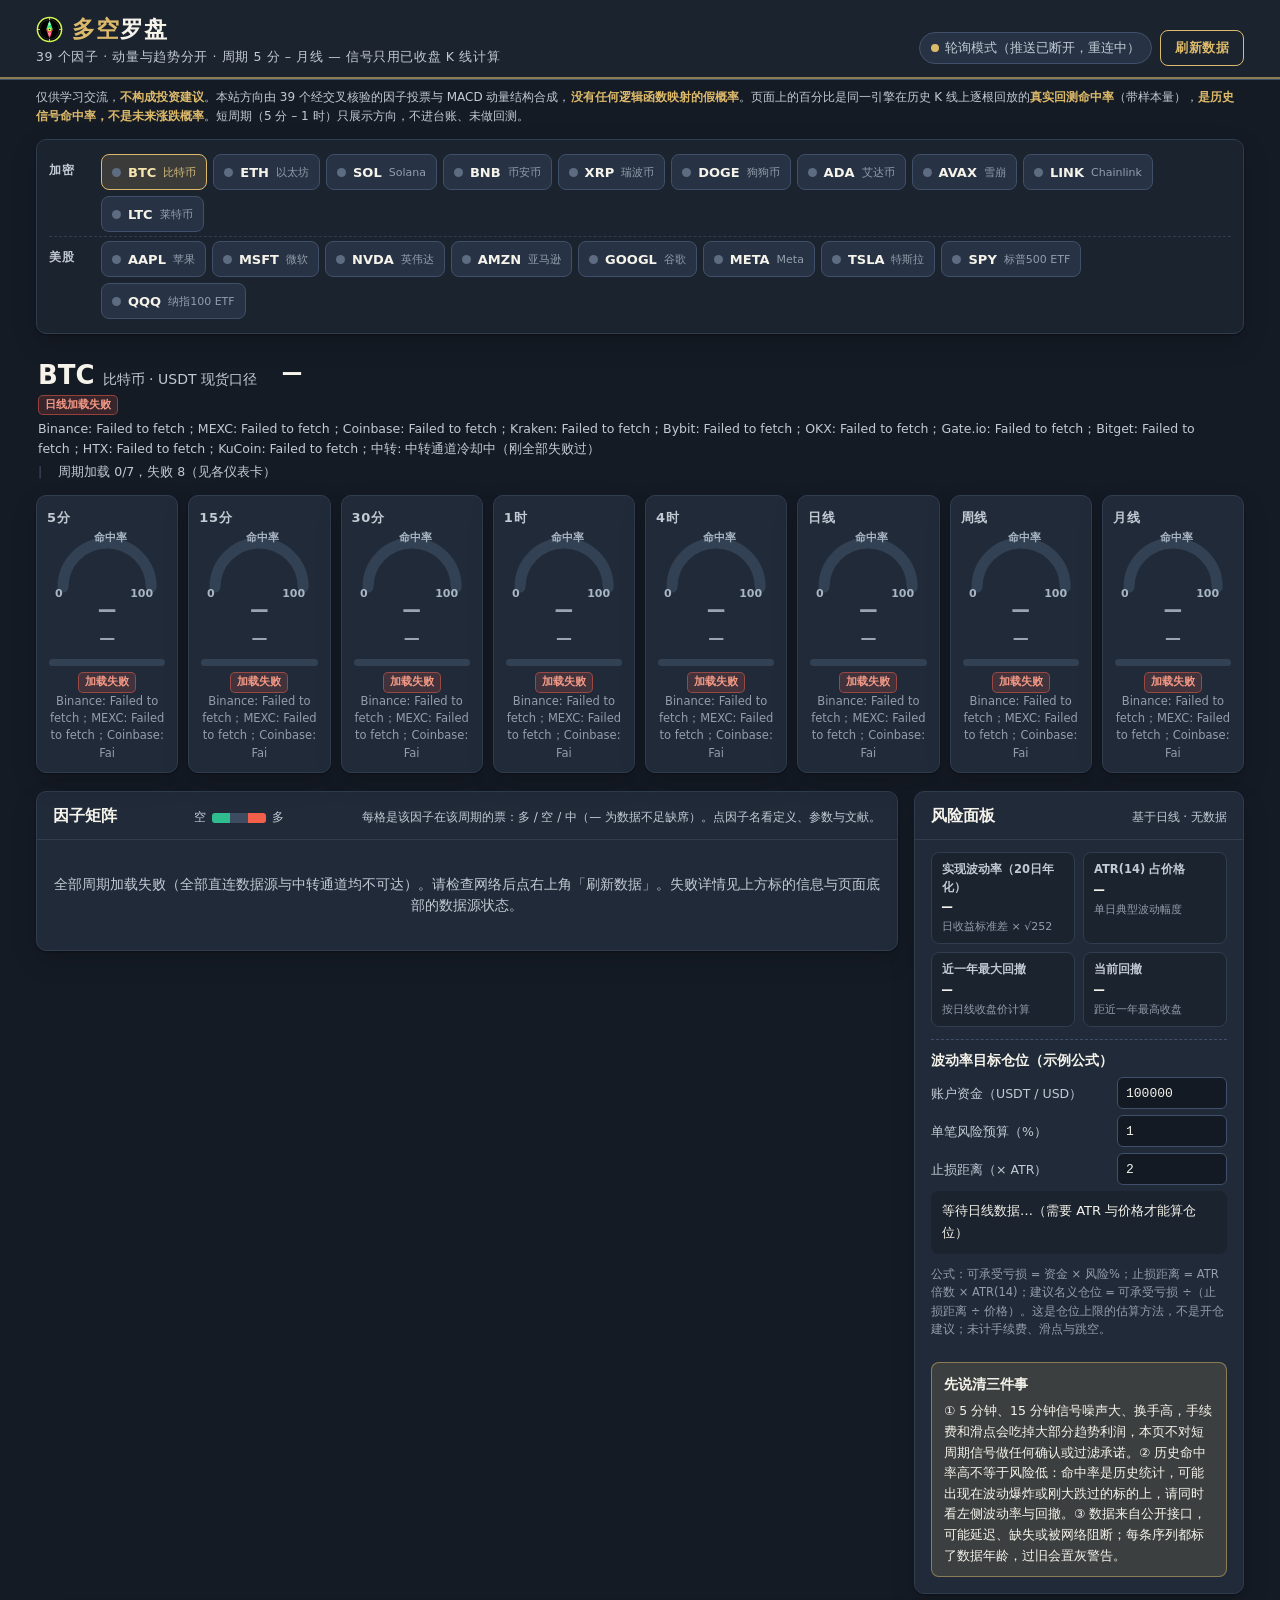
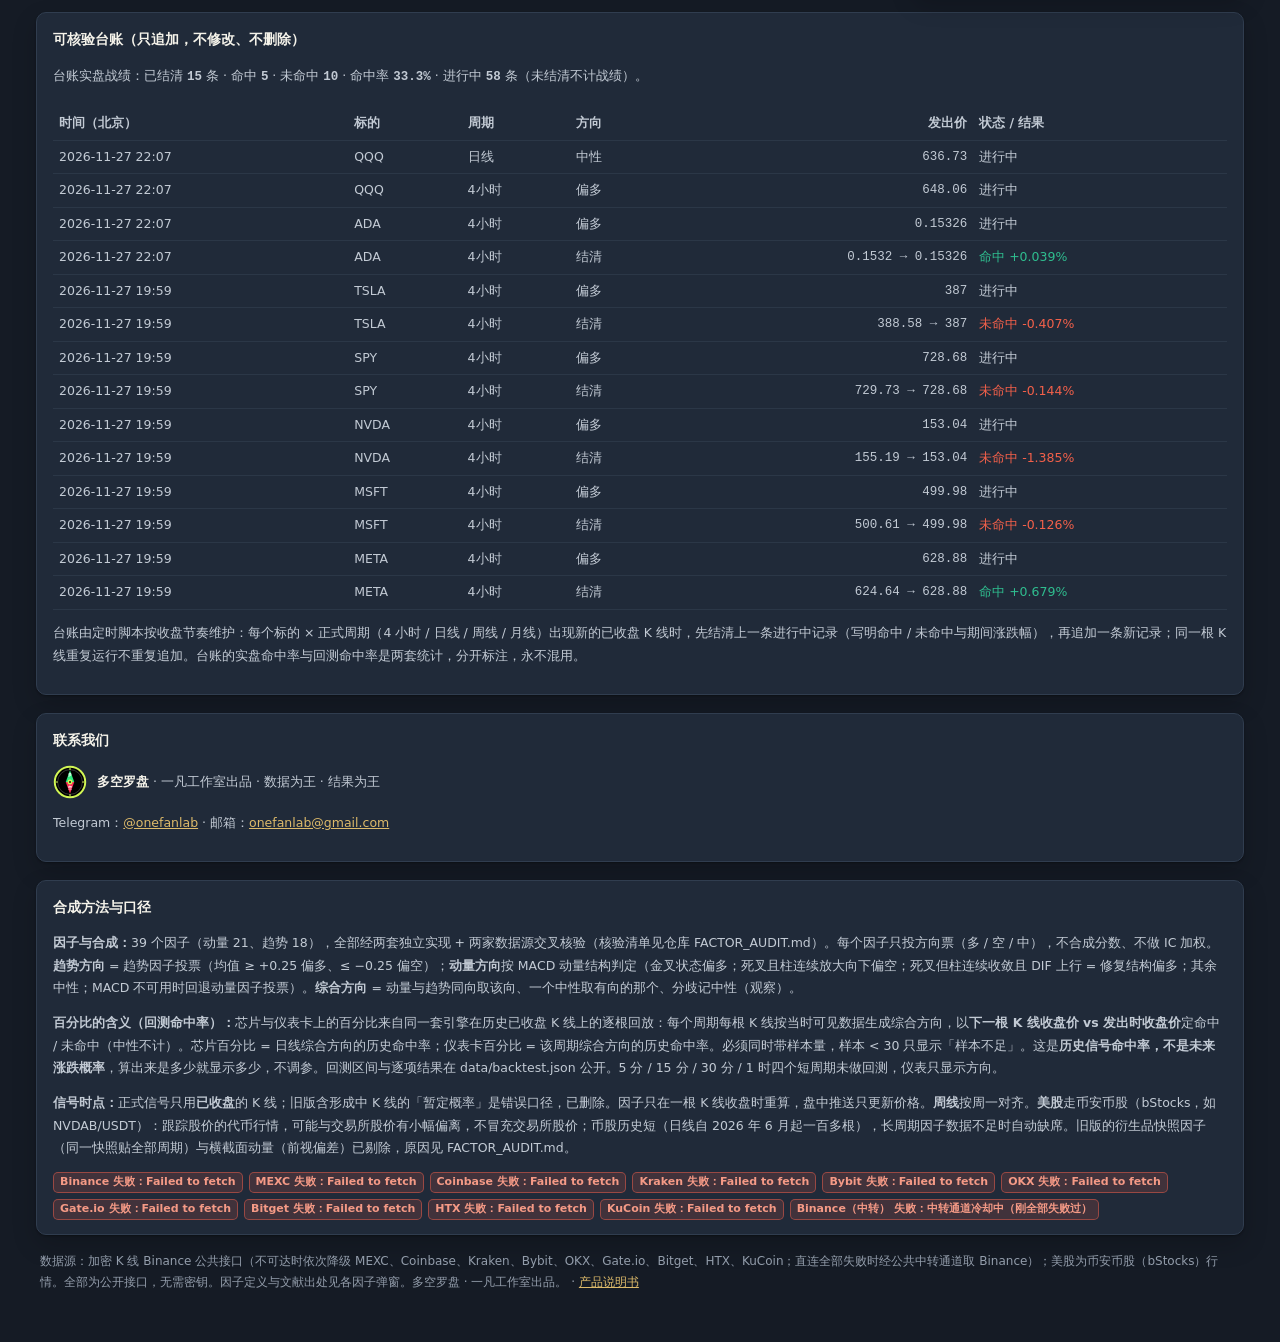
==== commit d7608f3c: "视觉提亮 + 月线卡片 + 罗盘清晰化" ====
--- a/index.html
+++ b/index.html
@@ -10,26 +10,26 @@
     <style>
       :root{
         color-scheme:dark;
-        --bg:#0b0e13;
-        --paper:#10141c;
-        --card:#131922;
-        --card2:#171e29;
-        --ink:#eae7dc;
-        --ink2:#a3abb6;
-        --ink3:#6b7380;
-        --line:#212a35;
-        --line2:#2e3947;
-        --gold:#c9a45c;      /* 暖金点缀 */
-        --gold-soft:rgba(201,164,92,.13);
-        --long:#bf5b4c;      /* 多头 暗砖红（A股惯例） */
-        --long-soft:rgba(191,91,76,.13);
-        --short:#4d9a7d;     /* 空头 墨绿 */
-        --short-soft:rgba(77,154,125,.12);
-        --neutral:#78818c;
-        --amber:#c9a45c;
-        --amber-soft:rgba(201,164,92,.12);
-        --red-warn:#bf5b4c;
-        --shadow:0 1px 2px rgba(0,0,0,.45),0 10px 24px rgba(0,0,0,.30);
+        --bg:#151b25;
+        --paper:#1b232f;
+        --card:#202a39;
+        --card2:#273344;
+        --ink:#f5f3ea;
+        --ink2:#c2cad4;
+        --ink3:#939dab;
+        --line:#303d4f;
+        --line2:#41506a;
+        --gold:#ddba6a;      /* 暖金点缀 */
+        --gold-soft:rgba(221,186,106,.17);
+        --long:#f2604a;      /* 多头 暗砖红（A股惯例） */
+        --long-soft:rgba(242,96,74,.16);
+        --short:#2fbd8f;     /* 空头 墨绿 */
+        --short-soft:rgba(47,189,143,.15);
+        --neutral:#9aa5b1;
+        --amber:#ddba6a;
+        --amber-soft:rgba(221,186,106,.15);
+        --red-warn:#f2604a;
+        --shadow:0 1px 2px rgba(0,0,0,.32),0 10px 24px rgba(0,0,0,.18);
         --radius:10px;
         --mono:ui-monospace,"SF Mono",SFMono-Regular,Menlo,Consolas,"Liberation Mono",monospace;
         --sans:-apple-system,BlinkMacSystemFont,"PingFang SC","Hiragino Sans GB","Microsoft YaHei","Noto Sans SC","Source Han Sans SC",system-ui,sans-serif;
@@ -42,7 +42,7 @@
       .wrap{max-width:1240px;margin:0 auto;padding:0 16px 48px}
 
       /* ---------- 顶栏 ---------- */
-      .topbar{border-bottom:1px solid var(--line2);background:var(--paper);box-shadow:inset 0 -2px 0 0 rgba(201,164,92,.55)}
+      .topbar{border-bottom:1px solid var(--line2);background:var(--paper);box-shadow:inset 0 -2px 0 0 rgba(221,186,106,.6)}
       .topbar-in{max-width:1240px;margin:0 auto;padding:16px 16px 13px;display:flex;flex-wrap:wrap;gap:10px 18px;align-items:flex-end;justify-content:space-between}
       .brand h1{margin:0;font-size:23px;font-weight:900;letter-spacing:.05em;line-height:1.2;color:var(--ink)}
       .brand h1 .gold{color:var(--gold)}
@@ -54,8 +54,8 @@
       .pill.poll .dot{background:var(--amber)}
       .pill.bad .dot{background:var(--red-warn)}
       .switch{display:inline-flex;align-items:center;gap:8px;border:1px solid var(--line2);background:var(--card2);border-radius:999px;padding:4px 6px 4px 12px;font-size:12.5px;color:var(--ink2)}
-      .switch .track{width:40px;height:22px;border-radius:999px;background:#333e4c;position:relative;flex:none;transition:background .15s}
-      .switch .track::after{content:"";position:absolute;top:3px;left:3px;width:16px;height:16px;border-radius:50%;background:#c8cdd4;box-shadow:0 1px 3px rgba(0,0,0,.5);transition:left .15s}
+      .switch .track{width:40px;height:22px;border-radius:999px;background:#49586e;position:relative;flex:none;transition:background .15s}
+      .switch .track::after{content:"";position:absolute;top:3px;left:3px;width:16px;height:16px;border-radius:50%;background:#eef1f5;box-shadow:0 1px 3px rgba(0,0,0,.5);transition:left .15s}
       .switch[aria-checked="true"] .track{background:var(--gold)}
       .switch[aria-checked="true"] .track::after{left:21px;background:#17130a}
       .btn{border:1px solid var(--gold);background:var(--gold);color:#17130a;border-radius:8px;padding:5px 14px;font-size:13px;font-weight:700;letter-spacing:.03em}
@@ -73,36 +73,39 @@
       .chips{display:flex;flex-wrap:wrap;gap:6px}
       .chip{display:inline-flex;align-items:center;gap:7px;border:1px solid var(--line2);background:var(--card2);border-radius:8px;padding:5px 10px;font-size:13px;font-weight:600;color:var(--ink);min-height:2.25rem}
       .chip small{font-weight:400;color:var(--ink3);font-size:11px}
-      .chip .pdot{width:9px;height:9px;border-radius:50%;background:#39434f;flex:none}
-      .chip[aria-pressed="true"]{border-color:var(--gold);background:var(--gold-soft);color:#eed9a4}
-      .chip[aria-pressed="true"] small{color:#b7a06a}
+      .chip .pdot{width:9px;height:9px;border-radius:50%;background:#5d6c80;flex:none}
+      .chip[aria-pressed="true"]{border-color:var(--gold);background:var(--gold-soft);color:#f7e5b0}
+      .chip[aria-pressed="true"] small{color:#d3ba7d}
       .chip .prob{font-family:var(--mono);font-size:11.5px;font-weight:500}
 
       /* ---------- 标的头 ---------- */
       .symhead{display:flex;flex-wrap:wrap;gap:8px 26px;align-items:flex-end;margin:22px 2px 4px}
       .symhead .name{font-size:26px;font-weight:900;line-height:1.15}
       .symhead .name small{font-size:14px;font-weight:500;color:var(--ink2);margin-left:8px}
-      .symhead .price{font-family:var(--mono);font-size:26px;font-weight:600;line-height:1.15}
+      .symhead .price{font-family:var(--mono);font-size:30px;font-weight:700;line-height:1.15}
       .symhead .chg{font-family:var(--mono);font-size:15px;font-weight:600}
       .up{color:var(--long)} .down{color:var(--short)}
       .symmeta{margin:0 2px 14px;color:var(--ink2);font-size:12.5px;display:flex;flex-wrap:wrap;gap:4px 16px}
       .badge{display:inline-block;border-radius:5px;padding:0 6px;font-size:11px;font-weight:700;line-height:1.7;vertical-align:1px}
-      .badge.stale{background:var(--amber-soft);color:var(--amber);border:1px solid rgba(201,164,92,.45)}
-      .badge.prov{background:rgba(122,143,184,.14);color:#96a9cf;border:1px solid rgba(122,143,184,.4)}
-      .badge.err{background:var(--long-soft);color:#d98a7d;border:1px solid rgba(191,91,76,.45)}
-      .badge.ok{background:var(--short-soft);color:#7fbfa6;border:1px solid rgba(77,154,125,.4)}
+      .badge.stale{background:var(--amber-soft);color:var(--amber);border:1px solid rgba(221,186,106,.5)}
+      .badge.prov{background:rgba(122,143,184,.18);color:#b3c6ec;border:1px solid rgba(122,143,184,.5)}
+      .badge.err{background:var(--long-soft);color:#f59a86;border:1px solid rgba(242,96,74,.5)}
+      .badge.ok{background:var(--short-soft);color:#93dec0;border:1px solid rgba(47,189,143,.5)}
 
       /* ---------- 概率仪表卡 ---------- */
-      .gauges{display:grid;grid-template-columns:repeat(7,1fr);gap:10px}
+      .gauges{display:grid;grid-template-columns:repeat(8,1fr);gap:10px}
       .gauge{background:var(--card);border:1px solid var(--line);border-radius:var(--radius);box-shadow:var(--shadow);padding:12px 10px 10px;text-align:center;position:relative}
-      .gauge .tf{font-size:12px;font-weight:700;color:var(--ink2);letter-spacing:.06em;display:flex;justify-content:space-between;align-items:center}
-      .gauge svg{width:100%;max-width:128px;height:auto;display:block;margin:2px auto 0}
-      .gauge .pct{font-family:var(--mono);font-size:21px;font-weight:600;line-height:1.1}
-      .gauge .verdict{font-size:13px;font-weight:700}
-      .gauge .scorebar{height:5px;border-radius:3px;background:#232c37;position:relative;margin:8px 2px 6px;overflow:hidden}
+      .gauge .tf{font-size:13px;font-weight:700;color:var(--ink2);letter-spacing:.06em;display:flex;justify-content:space-between;align-items:center}
+      .gauge svg{width:100%;max-width:158px;height:auto;display:block;margin:2px auto 0}
+      .gauge svg path{stroke-width:11px}
+      .gauge svg text{font-size:11px;font-weight:700;fill:#a9b6c4}
+      .gauge svg text:nth-of-type(3){text-anchor:end}
+      .gauge .pct{font-family:var(--mono);font-size:27px;font-weight:800;line-height:1.1}
+      .gauge .verdict{font-size:16px;font-weight:800}
+      .gauge .scorebar{height:7px;border-radius:4px;background:#334154;position:relative;margin:8px 2px 6px;overflow:hidden}
       .gauge .scorebar i{position:absolute;top:0;bottom:0}
-      .gauge .meta{font-size:11px;color:var(--ink3);line-height:1.5;min-height:2.6em}
-      .gauge .meta .provline{color:#96a9cf;font-weight:600}
+      .gauge .meta{font-size:11.5px;color:var(--ink3);line-height:1.5;min-height:2.6em}
+      .gauge .meta .provline{color:#b3c6ec;font-weight:600}
 
       /* ---------- 主区：矩阵 + 风控 ---------- */
       .main{display:grid;grid-template-columns:minmax(0,1fr) 330px;gap:16px;margin-top:18px;align-items:start}
@@ -114,14 +117,14 @@
       .legend .sw{display:inline-flex;width:54px;height:10px;border-radius:3px;overflow:hidden}
       .legend .sw i{flex:1}
       .legend .sw i:nth-child(1){background:var(--short)}
-      .legend .sw i:nth-child(2){background:#2a333f}
+      .legend .sw i:nth-child(2){background:#3d4c61}
       .legend .sw i:nth-child(3){background:var(--long)}
 
       table.matrix{border-collapse:collapse;width:100%;font-size:13px}
-      table.matrix th,table.matrix td{padding:0;border-bottom:1px solid #1b232e}
-      table.matrix thead th{position:sticky;top:0;background:#171e29;z-index:2;font-size:12px;color:var(--ink2);font-weight:700;padding:8px 6px;text-align:center;border-bottom:1px solid var(--line2)}
+      table.matrix th,table.matrix td{padding:0;border-bottom:1px solid #2b3747}
+      table.matrix thead th{position:sticky;top:0;background:#273344;z-index:2;font-size:12px;color:var(--ink2);font-weight:700;padding:8px 6px;text-align:center;border-bottom:1px solid var(--line2)}
       table.matrix thead th:first-child{text-align:left;padding-left:16px}
-      tr.grouphead td{background:#171e29;font-weight:900;font-size:13.5px;padding:9px 16px 8px;cursor:pointer;user-select:none;color:var(--ink)}
+      tr.grouphead td{background:#273344;font-weight:900;font-size:13.5px;padding:9px 16px 8px;cursor:pointer;user-select:none;color:var(--ink)}
       tr.grouphead .gscore{float:right;font-family:var(--mono);font-weight:600;font-size:12px;color:var(--ink2)}
       tr.grouphead .chev{display:inline-block;margin-right:6px;color:var(--ink3);transition:transform .15s}
       tr.grouphead.closed .chev{transform:rotate(-90deg)}
@@ -131,48 +134,48 @@
       td.cell{text-align:center;padding:5px 3px;width:74px}
       td.cell .cv{display:block;border-radius:6px;padding:4px 0 3px;font-family:var(--mono);font-size:12.5px;font-weight:600;line-height:1.25}
       td.cell .cl{display:block;font-size:10.5px;font-weight:700}
-      td.cell.na .cv{color:var(--ink3);font-weight:400;background:#1a222d}
+      td.cell.na .cv{color:var(--ink3);font-weight:400;background:#2a3646}
       .tfbar{display:none;gap:6px;flex-wrap:wrap;padding:10px 12px 2px}
       .tfbar button{border:1px solid var(--line2);background:var(--card2);border-radius:999px;padding:4px 13px;font-size:12.5px;font-weight:600;min-height:2.25rem;color:var(--ink)}
-      .tfbar button[aria-pressed="true"]{background:var(--gold-soft);color:#eed9a4;border-color:var(--gold)}
+      .tfbar button[aria-pressed="true"]{background:var(--gold-soft);color:#f7e5b0;border-color:var(--gold)}
 
       /* ---------- 风控面板 ---------- */
       .risk{position:sticky;top:12px}
       .risk .panel-h h2{color:var(--ink)}
       .risk-body{padding:12px 16px 16px;display:flex;flex-direction:column;gap:12px}
       .rgrid{display:grid;grid-template-columns:1fr 1fr;gap:8px}
-      .rstat{border:1px solid var(--line);border-radius:8px;padding:8px 10px;background:#10151d}
+      .rstat{border:1px solid var(--line);border-radius:8px;padding:8px 10px;background:#1b232f}
       .rstat .k{font-size:11.5px;color:var(--ink2);font-weight:600}
       .rstat .v{font-family:var(--mono);font-size:17px;font-weight:600;line-height:1.3}
       .rstat .s{font-size:11px;color:var(--ink3)}
       .calc{border-top:1px dashed var(--line2);padding-top:10px}
       .calc h3,.warnbox h3{margin:0 0 6px;font-size:13.5px;font-weight:900}
       .calc label{display:flex;justify-content:space-between;align-items:center;gap:10px;font-size:12.5px;color:var(--ink2);margin:6px 0}
-      .calc input{width:110px;font-family:var(--mono);font-size:13px;padding:5px 8px;border:1px solid var(--line2);border-radius:6px;background:#0c1016;color:var(--ink);min-height:2rem}
-      .calc .out{background:#10151d;border-radius:8px;padding:9px 11px;font-size:13px;line-height:1.7}
+      .calc input{width:110px;font-family:var(--mono);font-size:13px;padding:5px 8px;border:1px solid var(--line2);border-radius:6px;background:#131a24;color:var(--ink);min-height:2rem}
+      .calc .out{background:#1b232f;border-radius:8px;padding:9px 11px;font-size:13px;line-height:1.7}
       .calc .out b{font-family:var(--mono)}
-      .warnbox{border:1px solid rgba(201,164,92,.4);background:var(--amber-soft);border-radius:8px;padding:10px 12px;font-size:12.5px;line-height:1.65}
-      .warnbox.danger{border-color:rgba(191,91,76,.5);background:var(--long-soft)}
+      .warnbox{border:1px solid rgba(221,186,106,.5);background:var(--amber-soft);border-radius:8px;padding:10px 12px;font-size:12.5px;line-height:1.65}
+      .warnbox.danger{border-color:rgba(242,96,74,.55);background:var(--long-soft)}
       .risk-note{font-size:11.5px;color:var(--ink3);line-height:1.6}
 
       /* ---------- 方法与页脚 ---------- */
       .method{margin-top:18px;padding:14px 16px;font-size:12.5px;color:var(--ink2);line-height:1.8}
       .method h2{margin:0 0 6px;font-size:14px;color:var(--ink)}
-      .method code{font-family:var(--mono);font-size:11.5px;background:#1a222d;padding:1px 5px;border-radius:4px;color:#d8d2c2}
+      .method code{font-family:var(--mono);font-size:11.5px;background:#2a3646;padding:1px 5px;border-radius:4px;color:#efe8d5}
       .srcstat{display:flex;flex-wrap:wrap;gap:6px;margin-top:8px}
       footer{margin-top:16px;font-size:12px;color:var(--ink3);line-height:1.8;padding:0 4px}
 
       /* ---------- 弹窗 ---------- */
-      .modal-back{position:fixed;inset:0;background:rgba(3,5,8,.62);display:none;z-index:50;padding:18px 12px;overflow-y:auto}
+      .modal-back{position:fixed;inset:0;background:rgba(4,6,10,.55);display:none;z-index:50;padding:18px 12px;overflow-y:auto}
       .modal-back.open{display:block}
       .modal{background:var(--card);border:1px solid var(--line2);border-radius:12px;max-width:620px;margin:4vh auto;padding:20px 22px 22px;box-shadow:0 18px 48px rgba(0,0,0,.55)}
       .modal h2{margin:0 34px 2px 0;font-size:19px;font-weight:900}
       .modal .mabbr{font-family:var(--mono);font-size:12px;color:var(--ink3)}
       .modal h3{margin:16px 0 4px;font-size:13px;font-weight:900;color:var(--gold);letter-spacing:.05em}
       .modal p{margin:4px 0;font-size:13.5px;line-height:1.75}
-      .modal .cite{font-size:12.5px;color:var(--ink2);font-style:normal;background:#10151d;border-radius:8px;padding:8px 11px}
+      .modal .cite{font-size:12.5px;color:var(--ink2);font-style:normal;background:#1b232f;border-radius:8px;padding:8px 11px}
       .modal table{width:100%;border-collapse:collapse;font-size:12.5px;margin-top:4px}
-      .modal table td,.modal table th{border-bottom:1px solid #1b232e;padding:5px 6px;text-align:left}
+      .modal table td,.modal table th{border-bottom:1px solid #2b3747;padding:5px 6px;text-align:left}
       .modal table .num{text-align:right}
       .modal-close{float:right;border:1px solid var(--line2);background:var(--card2);color:var(--ink);border-radius:8px;width:36px;height:36px;font-size:16px;line-height:1}
       .ic-note{font-size:12px;color:var(--amber);background:var(--amber-soft);border-radius:8px;padding:8px 11px;line-height:1.65}
@@ -184,7 +187,7 @@
 
       /* ---------- 台账 ---------- */
       .ldtab{width:100%;border-collapse:collapse;font-size:12.5px;margin-top:6px}
-      .ldtab th,.ldtab td{border-bottom:1px solid #1b232e;padding:5px 6px;text-align:left;white-space:nowrap}
+      .ldtab th,.ldtab td{border-bottom:1px solid #2b3747;padding:5px 6px;text-align:left;white-space:nowrap}
       .ldtab th{color:var(--ink2);font-weight:700}
 
       /* ---------- 响应式 ---------- */
@@ -213,7 +216,7 @@
       <div class="topbar-in">
         <div class="brand">
           <h1><img src="logo.svg" alt="" style="width:27px;height:27px;vertical-align:-6px;margin-right:9px"><span class="gold">多空</span>罗盘</h1>
-          <p>39 个因子 · 动量与趋势分开 · 周期 5 分 – 周线 — 信号只用已收盘 K 线计算</p>
+          <p>39 个因子 · 动量与趋势分开 · 周期 5 分 – 月线 — 信号只用已收盘 K 线计算</p>
         </div>
         <div class="topctl">
           <span class="pill" id="connPill"><span class="dot"></span><span id="connText">连接中…</span></span>
@@ -350,7 +353,8 @@
       {id:"1h", label:"1时", ms:3600e3},
       {id:"4h", label:"4时", ms:4*3600e3},
       {id:"1d", label:"日线", ms:86400e3},
-      {id:"1w", label:"周线", ms:7*86400e3}
+      {id:"1w", label:"周线", ms:7*86400e3},
+      {id:"1M", label:"月线", ms:30*86400e3}
     ];
     function tfById(id){ for (var i=0;i<TIMEFRAMES.length;i++) if (TIMEFRAMES[i].id===id) return TIMEFRAMES[i]; return null; }
     function isCrypto(sym){ for (var i=0;i<CRYPTOS.length;i++) if (CRYPTOS[i][0]===sym) return true; return false; }
@@ -1215,6 +1219,23 @@
       if (cur) pushCandle(out, cur.t, cur.o, cur.h, cur.l, cur.c, cur.v);
       return out;
     }
+    /* 把日线按自然月（UTC）聚合为月线，口径与交易所 1M 一致 */
+    function resampleMonthly(daily){
+      var out=emptyCandles(), cur=null;
+      for (var i=0;i<daily.t.length;i++){
+        var d=new Date(daily.t[i]);
+        var mk=Date.UTC(d.getUTCFullYear(), d.getUTCMonth(), 1);
+        if (!cur || cur.t!==mk){
+          if (cur) pushCandle(out, cur.t, cur.o, cur.h, cur.l, cur.c, cur.v);
+          cur={t:mk,o:daily.o[i],h:daily.h[i],l:daily.l[i],c:daily.c[i],v:daily.v[i]};
+        } else {
+          cur.h=Math.max(cur.h,daily.h[i]); cur.l=Math.min(cur.l,daily.l[i]);
+          cur.c=daily.c[i]; cur.v+=daily.v[i];
+        }
+      }
+      if (cur) pushCandle(out, cur.t, cur.o, cur.h, cur.l, cur.c, cur.v);
+      return out;
+    }
     /* 美股 4h：把 1h 按交易日从开盘起每 4 根聚合（时段对齐，不按 UTC 整点切桶） */
     function resampleStock4h(h1){
       var out=emptyCandles(), dayKey=null, bucket=[];
@@ -1260,7 +1281,7 @@
       var url="https://data-api.binance.vision/api/v3/klines?symbol="+sym+"USDT&interval="+tf.id+"&limit=1000";
       return fetchJSONViaProxy(url).then(parseBinanceRows);
     }
-    var OKX_BAR={"5m":"5m","15m":"15m","30m":"30m","1h":"1H","4h":"4H","1d":"1D","1w":"1W"};
+    var OKX_BAR={"5m":"5m","15m":"15m","30m":"30m","1h":"1H","4h":"4H","1d":"1D","1w":"1W","1M":"1M"};
     function okxKlines(sym, tf){
       var bar=OKX_BAR[tf.id], pages=[], after=null;
       function page(){
@@ -1284,7 +1305,7 @@
         return sortDedupe(cd);
       });
     }
-    var GATE_INT={"5m":"5m","15m":"15m","30m":"30m","1h":"1h","4h":"4h","1d":"1d","1w":"7d"};
+    var GATE_INT={"5m":"5m","15m":"15m","30m":"30m","1h":"1h","4h":"4h","1d":"1d","1w":"7d","1M":"30d"};
     function gateKlines(sym, tf){
       var url="https://api.gateio.ws/api/v4/spot/candlesticks?currency_pair="+sym+"_USDT&interval="+GATE_INT[tf.id]+"&limit=1000";
       return fetchJSON(url).then(function(rows){
@@ -1306,7 +1327,7 @@
       });
     }
     /* Bitget 现货：v2 candles，返回 [时间,开,高,低,收,量,...] */
-    var BITGET_GRAN={"5m":"5min","15m":"15min","30m":"30min","1h":"1h","4h":"4h","1d":"1day","1w":"1week"};
+    var BITGET_GRAN={"5m":"5min","15m":"15min","30m":"30min","1h":"1h","4h":"4h","1d":"1day","1w":"1week","1M":"1M"};
     function bitgetKlines(sym, tf){
       var url="https://api.bitget.com/api/v2/spot/market/candles?symbol="+sym+"USDT&granularity="+BITGET_GRAN[tf.id]+"&limit=1000";
       return fetchJSON(url).then(function(j){
@@ -1318,7 +1339,7 @@
       });
     }
     /* HTX（原火币）：history/kline，返回倒序（最新在前），sortDedupe 会正序化 */
-    var HTX_PERIOD={"5m":"5min","15m":"15min","30m":"30min","1h":"60min","4h":"4hour","1d":"1day","1w":"1week"};
+    var HTX_PERIOD={"5m":"5min","15m":"15min","30m":"30min","1h":"60min","4h":"4hour","1d":"1day","1w":"1week","1M":"1mon"};
     function htxKlines(sym, tf){
       var url="https://api.huobi.pro/market/history/kline?period="+HTX_PERIOD[tf.id]+"&size=1000&symbol="+(sym+"usdt").toLowerCase();
       return fetchJSON(url).then(function(j){
@@ -1366,6 +1387,7 @@
       if (tf.id==="30m"){ gran=900; resampleMs=30*60e3; }
       else if (tf.id==="4h"){ gran=3600; resampleMs=4*3600e3; }
       else if (tf.id==="1w"){ gran=86400; resampleMs=-1; }
+      else if (tf.id==="1M"){ gran=86400; resampleMs=-2; }
       else gran=CB_GRAN[tf.id];
       if (!gran) return Promise.reject(new Error("Coinbase 不支持该周期"));
       var url="https://api.exchange.coinbase.com/products/"+sym+"-USD/candles?granularity="+gran;
@@ -1375,6 +1397,7 @@
         rows.forEach(function(r){ pushCandle(cd, +r[0]*1000, +r[3], +r[2], +r[1], +r[4], +r[5]); });
         cd=sortDedupe(cd);
         if (resampleMs===-1) return resampleWeeklyMon(cd);
+        if (resampleMs===-2) return resampleMonthly(cd);
         if (resampleMs>0) return resampleFixed(cd, resampleMs);
         return cd;
       });
@@ -1382,7 +1405,7 @@
     /* Kraken：公共 OHLC 自带跨域许可，7 个周期全原生（含 4 小时与周线），单次最多约 720 根。
        K 线数组顺序为 [时间, 开, 高, 低, 收, 均价, 量, 笔数]；BNB 未上架。 */
     var KRAKEN_PAIR={BTC:"XBTUSD",ETH:"ETHUSD",SOL:"SOLUSD",XRP:"XRPUSD",DOGE:"DOGEUSD",ADA:"ADAUSD",AVAX:"AVAXUSD",LINK:"LINKUSD",LTC:"LTCUSD"};
-    var KRAKEN_INT={"5m":5,"15m":15,"30m":30,"1h":60,"4h":240,"1d":1440,"1w":10080};
+    var KRAKEN_INT={"5m":5,"15m":15,"30m":30,"1h":60,"4h":240,"1d":1440,"1w":10080,"1M":21600};
     function krakenKlines(sym, tf){
       var pair=KRAKEN_PAIR[sym];
       if (!pair) return Promise.reject(new Error("Kraken 未上架该币种"));
@@ -1399,7 +1422,7 @@
       });
     }
     /* Bybit v5 现货 K 线：7 个周期全原生，单次最多 1000 根，数组最新在前 */
-    var BYBIT_INT={"5m":"5","15m":"15","30m":"30","1h":"60","4h":"240","1d":"D","1w":"W"};
+    var BYBIT_INT={"5m":"5","15m":"15","30m":"30","1h":"60","4h":"240","1d":"D","1w":"W","1M":"M"};
     function bybitKlines(sym, tf){
       var url="https://api.bybit.com/v5/market/kline?category=spot&symbol="+sym+"USDT&interval="+BYBIT_INT[tf.id]+"&limit=1000";
       return fetchJSON(url).then(function(j){
@@ -1750,8 +1773,13 @@
       var e=state.backtest.symbols[sym] && state.backtest.symbols[sym][tfId];
       if (!e || !e.rates || !e.rates[dir]) return null;
       var r=e.rates[dir];
-      if (!r.n || r.n<30 || r.rate===null || r.rate===undefined) return null;
-      return {rate:r.rate, n:r.n};
+      if (!r.n || r.n<30) return null;
+      var rate=r.rate;
+      if (rate===null || rate===undefined){
+        if (typeof r.hits!=="number") return null;
+        rate=Math.round(r.hits/r.n*1000)/10;
+      }
+      return {rate:rate, n:r.n};
     }
     function btHas(sym, tfId){
       return !!(state.backtest && state.backtest.symbols && state.backtest.symbols[sym] && state.backtest.symbols[sym][tfId]);
@@ -2022,7 +2050,7 @@
     function chipHTML(sym, cn){
       var ev=state.evals[skey(sym,"1d")];
       var dir=ev? ev.call_dir : null;
-      var dotCol=(!dir||dir==="中性"||dir==="无数据")? "#39434f" : (dir==="偏多"? "#bf5b4c" : "#4d9a7d");
+      var dotCol=(!dir||dir==="中性"||dir==="无数据")? "#5d6c80" : (dir==="偏多"? "#f2604a" : "#2fbd8f");
       var bt=ev? btRate(sym,"1d",dir) : null;
       var probTxt=bt? "<span class='prob'>"+bt.rate+"% <small>样本"+bt.n+"</small></span>"
                     : ((dir==="偏多"||dir==="偏空")? "<span class='prob'>样本不足</span>" : "");
@@ -2073,11 +2101,21 @@
       var sym=state.symbol, s=state.series[skey(sym,tf.id)], ev=state.evals[skey(sym,tf.id)];
       var age=dataAgeInfo(sym, tf.id);
       var dir=ev? ev.call_dir : null;
-      var col=(!dir||dir==="中性"||dir==="无数据")? "#78818c" : (dir==="偏多"? "#bf5b4c" : "#4d9a7d");
+      var col=(!dir||dir==="中性"||dir==="无数据")? "#9aa5b1" : (dir==="偏多"? "#f2604a" : "#2fbd8f");
       var bt=ev? btRate(sym, tf.id, dir) : null;
       var p=bt? bt.rate/100 : null;
       var valArc=p==null? "" : "<path d='"+arcPath(60,56,44,180,180-180*clamp(p,0.001,0.999))+"' fill='none' stroke='"+col+"' stroke-width='9' stroke-linecap='round'/>";
       var score=ev&&isF(ev.score)? ev.score : null;
+      var needle="";
+      if (p==null && score!=null){
+        var np=polar(60,56,37,90*(1-clamp(score,-1,1)));
+        needle="<line x1='60' y1='56' x2='"+np[0].toFixed(1)+"' y2='"+np[1].toFixed(1)+"' stroke='"+col+"' stroke-width='3.5' stroke-linecap='round'/><circle cx='60' cy='56' r='4.5' fill='"+col+"'/>";
+      }
+      var endDot="";
+      if (p!=null){
+        var ep=polar(60,56,44,180-180*clamp(p,0.001,0.999));
+        endDot="<circle cx='"+ep[0].toFixed(1)+"' cy='"+ep[1].toFixed(1)+"' r='5.5' fill='"+col+"'/>";
+      }
       var barInner="";
       if (score!=null){
         if (score>=0) barInner="<i style='left:50%;width:"+(score*50)+"%;background:var(--long)'></i>";
@@ -2095,11 +2133,11 @@
       return "<div class='gauge'>"+
         "<div class='tf'><span>"+tf.label+"</span><span class='num' style='font-weight:500;color:var(--ink3)'>"+(ev? ev.bars+" 根":"")+"</span></div>"+
         "<svg viewBox='0 0 120 66' role='img' aria-label='"+tf.label+"方向与历史命中率'>"+
-          "<path d='"+arcPath(60,56,44,180,0)+"' fill='none' stroke='#232c37' stroke-width='9' stroke-linecap='round'/>"+
-          valArc+
-          "<text x='8' y='66' font-size='8' fill='#6b7380'>0</text>"+
-          "<text x='47' y='10' font-size='8' fill='#6b7380'>命中率</text>"+
-          "<text x='106' y='66' font-size='8' fill='#6b7380'>100</text>"+
+          "<path d='"+arcPath(60,56,44,180,0)+"' fill='none' stroke='#334154' stroke-width='9' stroke-linecap='round'/>"+
+          valArc+endDot+needle+
+          "<text x='8' y='66' font-size='8' fill='#a9b6c4'>0</text>"+
+          "<text x='47' y='10' font-size='8' fill='#a9b6c4'>命中率</text>"+
+          "<text x='106' y='66' font-size='8' fill='#a9b6c4'>100</text>"+
         "</svg>"+
         "<div class='pct' style='color:"+col+"'>"+(bt? bt.rate+"%" : "—")+"</div>"+
         "<div class='verdict' style='color:"+col+"'>"+(dir||"—")+"</div>"+
@@ -2122,7 +2160,7 @@
       var cls=tfId===state.mobileTf? "cell mshow":"cell";
       if (!isF(val)) return "<td class='"+cls+" na'><span class='cv'>—</span><span class='cl'>&nbsp;</span></td>";
       var lab=val>0? "多" : (val<0? "空" : "中");
-      var bg=val>0? "rgba(191,91,76,.42)" : (val<0? "rgba(77,154,125,.42)" : "#2a333f");
+      var bg=val>0? "rgba(242,96,74,.48)" : (val<0? "rgba(47,189,143,.48)" : "#3d4c61");
       var labCol=val>0? "var(--long)" : (val<0? "var(--short)" : "var(--neutral)");
       return "<td class='"+cls+"'><span class='cv' style='background:"+bg+"'>"+lab+"</span><span class='cl' style='color:"+labCol+"'>"+(val>0? "+1" : (val<0? "−1" : "0"))+"</span></td>";
     }
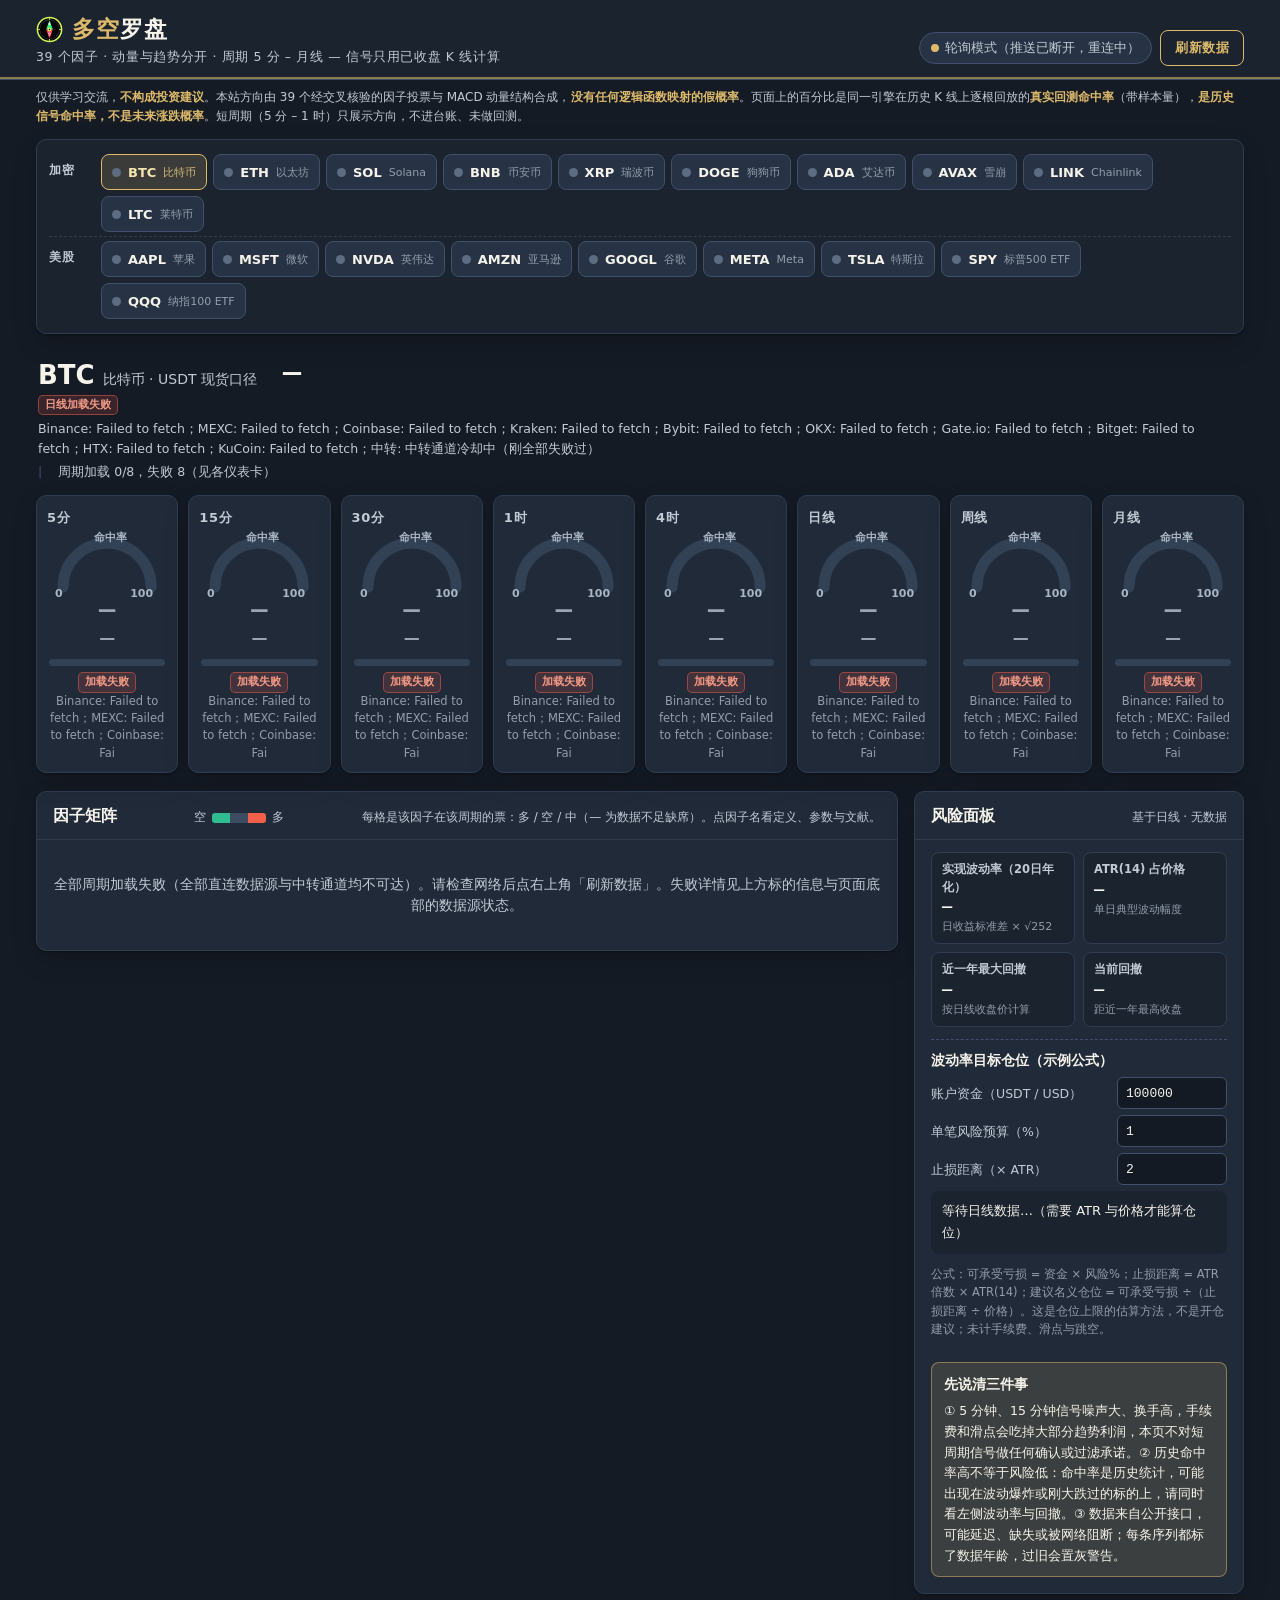
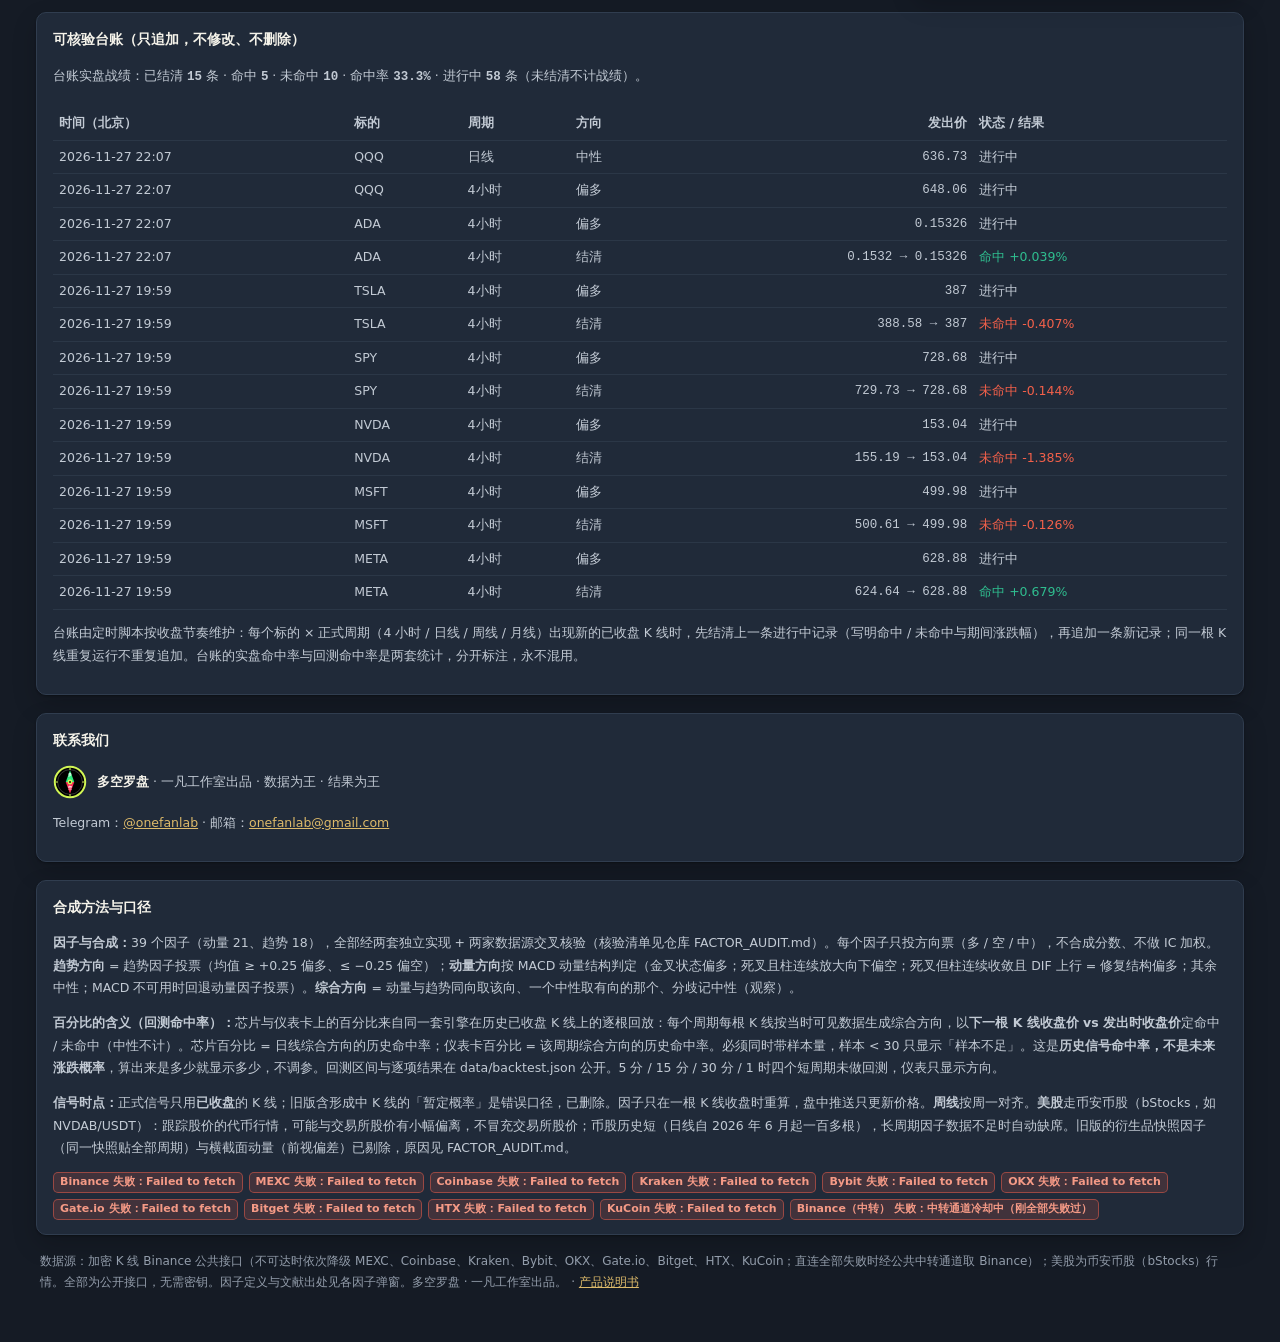
==== commit 72e8b09e: "修正周期计数与中性命中率文案" ====
--- a/index.html
+++ b/index.html
@@ -2075,7 +2075,7 @@
       if (!isCrypto(sym)) bits.push("币股行情（Binance bStocks）：跟踪股价可能有小幅偏离，不冒充交易所股价");
       var okCount=TIMEFRAMES.filter(function(tf){ var s=state.series[skey(sym,tf.id)]; return s&&s.status==="ok"; }).length;
       var errCount=TIMEFRAMES.filter(function(tf){ var s=state.series[skey(sym,tf.id)]; return s&&s.status==="error"; }).length;
-      bits.push("周期加载 "+okCount+"/7"+(errCount? "，失败 "+errCount+"（见各仪表卡）":""));
+      bits.push("周期加载 "+okCount+"/"+TIMEFRAMES.length+(errCount? "，失败 "+errCount+"（见各仪表卡）":""));
       $("symMeta").innerHTML=bits.join("<span style='color:var(--line2)'>|</span> ");
     }
     function renderSymHeadPrice(){
@@ -2127,7 +2127,7 @@
       else if (age){
         meta="数据 "+fmtAge(age.ageMs)+" · "+esc(age.source||"");
         if (age.stale) meta+=" <span class='badge stale'>已过期</span>";
-        meta+="<br>"+(bt? "回测 "+esc(btRangeTxt(sym, tf.id)) : (btHas(sym, tf.id)? "回测样本不足" : "未回测（展示口径）"));
+        meta+="<br>"+(bt? "回测 "+esc(btRangeTxt(sym, tf.id)) : (dir==="中性"? "综合中性 · 不计命中率" : (btHas(sym, tf.id)? "回测样本不足" : "未回测（展示口径）")));
         if (ev) meta+="<br>动量 "+ev.momentum_dir+" · 趋势 "+ev.trend_dir;
       }
       return "<div class='gauge'>"+
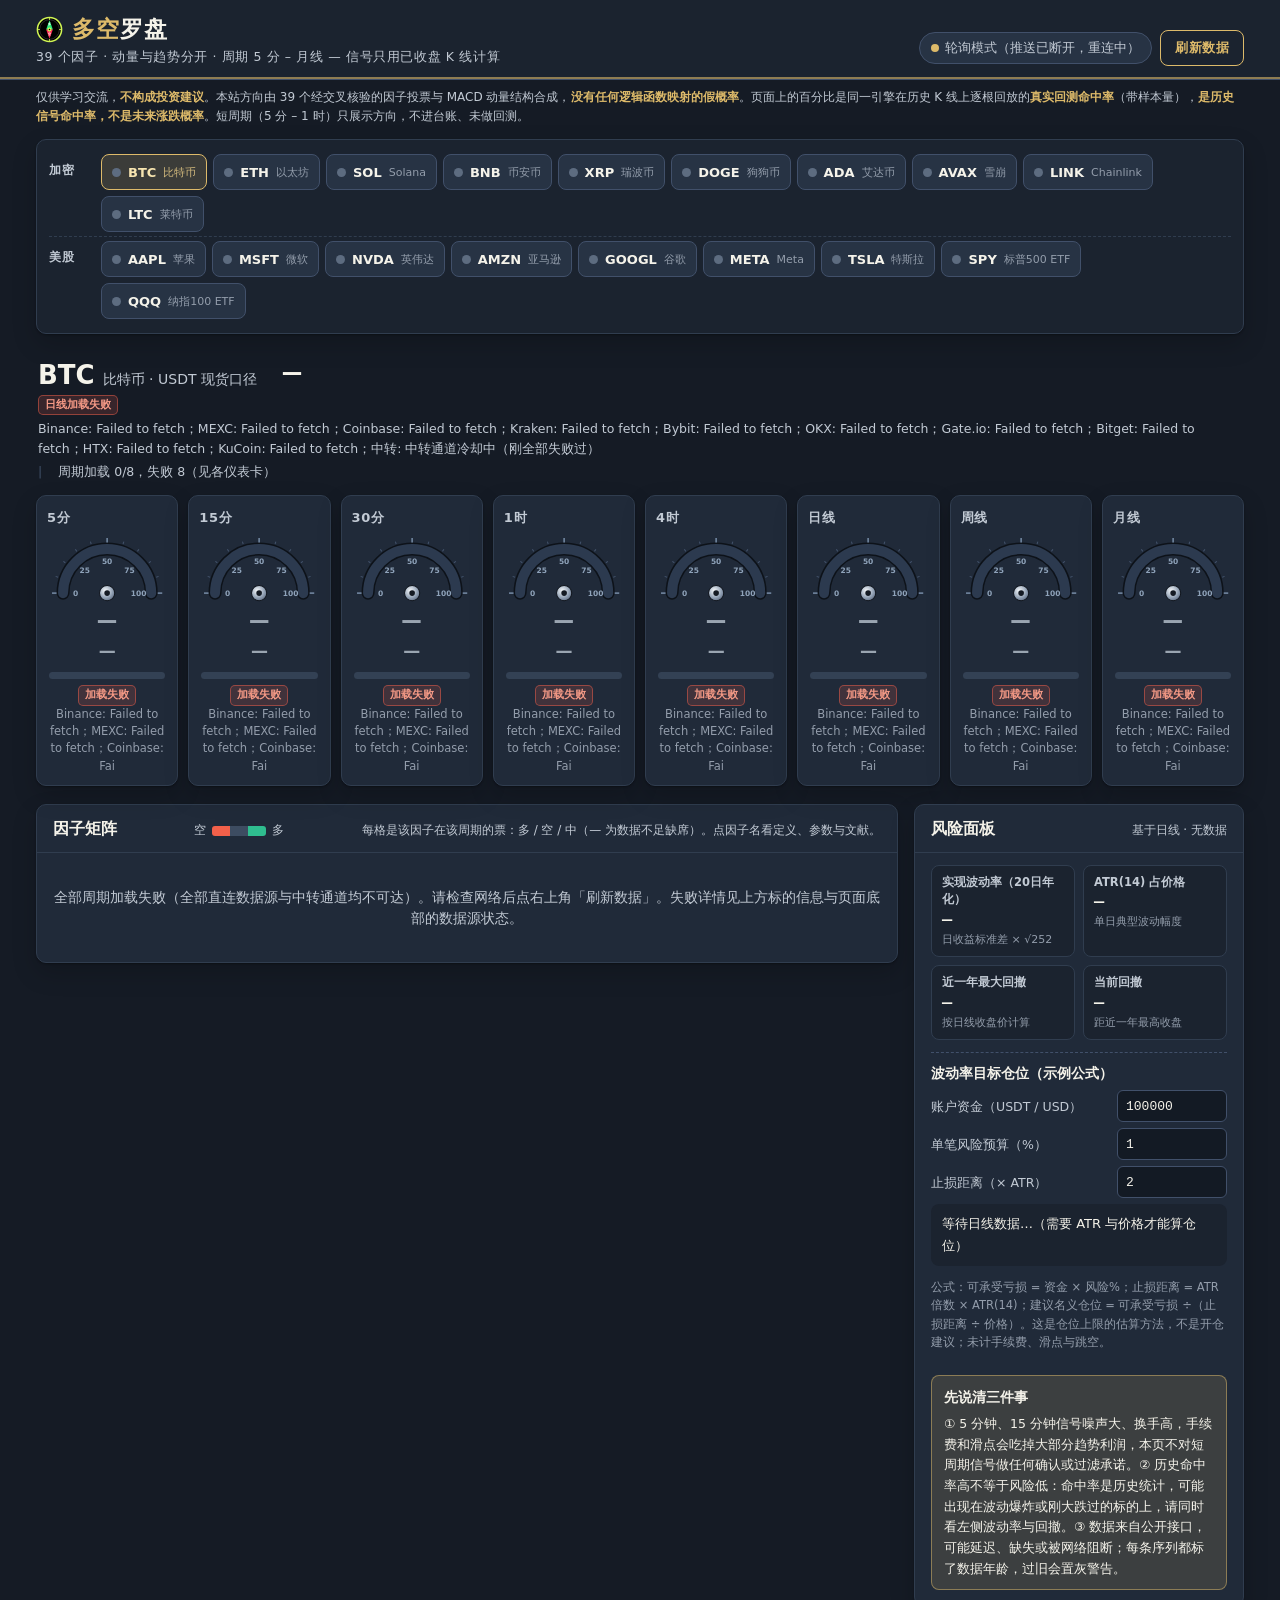
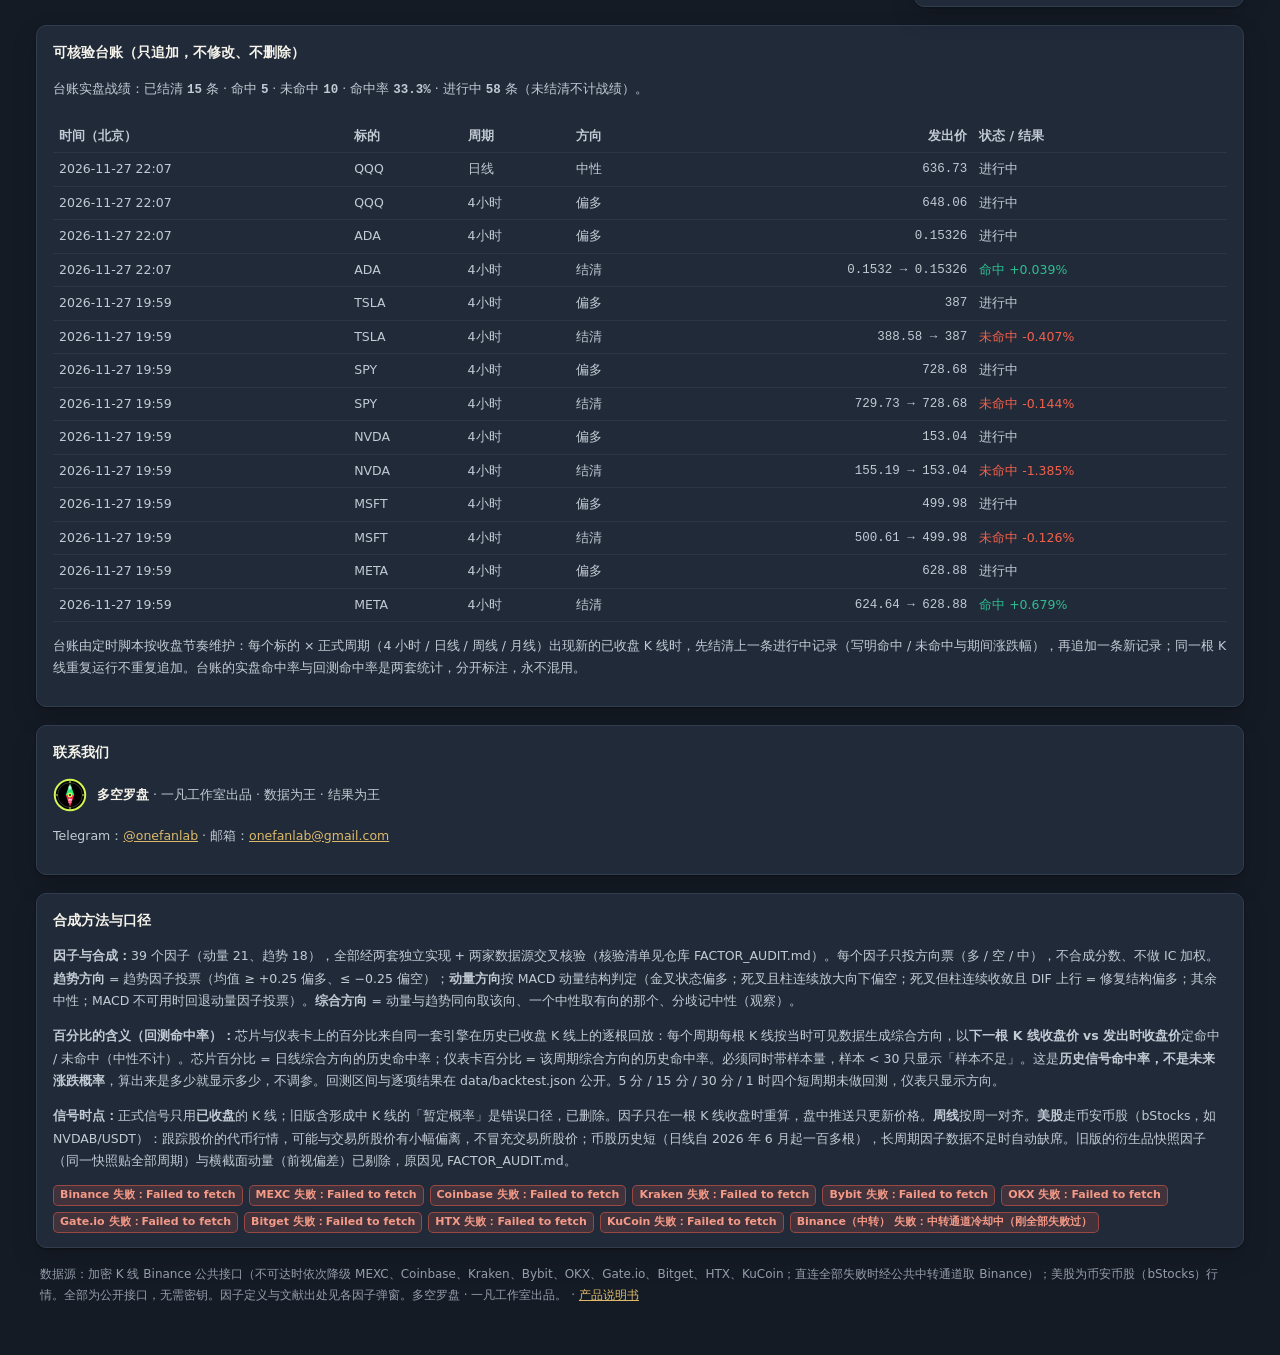
==== commit 890eabf1: "方向色对调（绿多红空）+ 仪表盘升级" ====
--- a/index.html
+++ b/index.html
@@ -21,10 +21,10 @@
         --line2:#41506a;
         --gold:#ddba6a;      /* 暖金点缀 */
         --gold-soft:rgba(221,186,106,.17);
-        --long:#f2604a;      /* 多头 暗砖红（A股惯例） */
-        --long-soft:rgba(242,96,74,.16);
-        --short:#2fbd8f;     /* 空头 墨绿 */
-        --short-soft:rgba(47,189,143,.15);
+        --long:#2fbd8f;      /* 偏多 绿（用户口径：绿是涨） */
+        --long-soft:rgba(47,189,143,.15);
+        --short:#f2604a;     /* 偏空 红（用户口径：红是跌） */
+        --short-soft:rgba(242,96,74,.16);
         --neutral:#9aa5b1;
         --amber:#ddba6a;
         --amber-soft:rgba(221,186,106,.15);
@@ -50,7 +50,7 @@
       .topctl{display:flex;flex-wrap:wrap;gap:8px;align-items:center}
       .pill{display:inline-flex;align-items:center;gap:6px;border:1px solid var(--line2);background:var(--card2);border-radius:999px;padding:4px 11px;font-size:12.5px;color:var(--ink2);min-height:2rem}
       .pill .dot{width:8px;height:8px;border-radius:50%;background:var(--ink3);flex:none}
-      .pill.live .dot{background:var(--short)}
+      .pill.live .dot{background:#2fbd8f}  /* 状态键：在线=绿，钉死不随方向变量对调 */
       .pill.poll .dot{background:var(--amber)}
       .pill.bad .dot{background:var(--red-warn)}
       .switch{display:inline-flex;align-items:center;gap:8px;border:1px solid var(--line2);background:var(--card2);border-radius:999px;padding:4px 6px 4px 12px;font-size:12.5px;color:var(--ink2)}
@@ -89,19 +89,22 @@
       .badge{display:inline-block;border-radius:5px;padding:0 6px;font-size:11px;font-weight:700;line-height:1.7;vertical-align:1px}
       .badge.stale{background:var(--amber-soft);color:var(--amber);border:1px solid rgba(221,186,106,.5)}
       .badge.prov{background:rgba(122,143,184,.18);color:#b3c6ec;border:1px solid rgba(122,143,184,.5)}
-      .badge.err{background:var(--long-soft);color:#f59a86;border:1px solid rgba(242,96,74,.5)}
-      .badge.ok{background:var(--short-soft);color:#93dec0;border:1px solid rgba(47,189,143,.5)}
+      .badge.err{background:rgba(242,96,74,.16);color:#f59a86;border:1px solid rgba(242,96,74,.5)}  /* 状态键：错误=红，钉死 */
+      .badge.ok{background:rgba(47,189,143,.15);color:#93dec0;border:1px solid rgba(47,189,143,.5)}  /* 状态键：正常=绿，钉死 */
 
       /* ---------- 概率仪表卡 ---------- */
       .gauges{display:grid;grid-template-columns:repeat(8,1fr);gap:10px}
       .gauge{background:var(--card);border:1px solid var(--line);border-radius:var(--radius);box-shadow:var(--shadow);padding:12px 10px 10px;text-align:center;position:relative}
       .gauge .tf{font-size:13px;font-weight:700;color:var(--ink2);letter-spacing:.06em;display:flex;justify-content:space-between;align-items:center}
-      .gauge svg{width:100%;max-width:158px;height:auto;display:block;margin:2px auto 0}
-      .gauge svg path{stroke-width:11px}
-      .gauge svg text{font-size:11px;font-weight:700;fill:#a9b6c4}
-      .gauge svg text:nth-of-type(3){text-anchor:end}
-      .gauge .pct{font-family:var(--mono);font-size:27px;font-weight:800;line-height:1.1}
-      .gauge .verdict{font-size:16px;font-weight:800}
+      .gauge svg{width:100%;max-width:162px;height:auto;display:block;margin:2px auto 0}
+      .gauge svg text{font-size:7.5px;font-weight:700;fill:#8fa3ba}
+      .gauge .ndl{transform-box:view-box;transform-origin:60px 62px;transition:transform .95s cubic-bezier(.25,.9,.25,1)}
+      .gauge .fillArc{transition:stroke-dasharray .95s cubic-bezier(.25,.9,.25,1)}
+      @media (prefers-reduced-motion:reduce){.gauge .ndl,.gauge .fillArc,.gauge .endDot{transition:none!important}}
+      .gauge .pct{font-family:var(--mono);font-size:30px;font-weight:800;line-height:1.1;letter-spacing:.01em}
+      .gauge .pct .pctsym{font-size:17px;font-weight:700;opacity:.72}
+      .gauge .verdict{font-size:17px;font-weight:800}
+      .gauge .cap{font-size:11px;color:var(--ink3);letter-spacing:.04em}
       .gauge .scorebar{height:7px;border-radius:4px;background:#334154;position:relative;margin:8px 2px 6px;overflow:hidden}
       .gauge .scorebar i{position:absolute;top:0;bottom:0}
       .gauge .meta{font-size:11.5px;color:var(--ink3);line-height:1.5;min-height:2.6em}
@@ -155,7 +158,7 @@
       .calc .out{background:#1b232f;border-radius:8px;padding:9px 11px;font-size:13px;line-height:1.7}
       .calc .out b{font-family:var(--mono)}
       .warnbox{border:1px solid rgba(221,186,106,.5);background:var(--amber-soft);border-radius:8px;padding:10px 12px;font-size:12.5px;line-height:1.65}
-      .warnbox.danger{border-color:rgba(242,96,74,.55);background:var(--long-soft)}
+      .warnbox.danger{border-color:rgba(242,96,74,.55);background:rgba(242,96,74,.16)}  /* 状态键：危险=红，钉死 */
       .risk-note{font-size:11.5px;color:var(--ink3);line-height:1.6}
 
       /* ---------- 方法与页脚 ---------- */
@@ -2050,7 +2053,7 @@
     function chipHTML(sym, cn){
       var ev=state.evals[skey(sym,"1d")];
       var dir=ev? ev.call_dir : null;
-      var dotCol=(!dir||dir==="中性"||dir==="无数据")? "#5d6c80" : (dir==="偏多"? "#f2604a" : "#2fbd8f");
+      var dotCol=(!dir||dir==="中性"||dir==="无数据")? "#5d6c80" : (dir==="偏多"? "#2fbd8f" : "#f2604a");
       var bt=ev? btRate(sym,"1d",dir) : null;
       var probTxt=bt? "<span class='prob'>"+bt.rate+"% <small>样本"+bt.n+"</small></span>"
                     : ((dir==="偏多"||dir==="偏空")? "<span class='prob'>样本不足</span>" : "");
@@ -2101,21 +2104,45 @@
       var sym=state.symbol, s=state.series[skey(sym,tf.id)], ev=state.evals[skey(sym,tf.id)];
       var age=dataAgeInfo(sym, tf.id);
       var dir=ev? ev.call_dir : null;
-      var col=(!dir||dir==="中性"||dir==="无数据")? "#9aa5b1" : (dir==="偏多"? "#f2604a" : "#2fbd8f");
+      var col=(!dir||dir==="中性"||dir==="无数据")? "#9aa5b1" : (dir==="偏多"? "#2fbd8f" : "#f2604a");
       var bt=ev? btRate(sym, tf.id, dir) : null;
       var p=bt? bt.rate/100 : null;
-      var valArc=p==null? "" : "<path d='"+arcPath(60,56,44,180,180-180*clamp(p,0.001,0.999))+"' fill='none' stroke='"+col+"' stroke-width='9' stroke-linecap='round'/>";
       var score=ev&&isF(ev.score)? ev.score : null;
-      var needle="";
-      if (p==null && score!=null){
-        var np=polar(60,56,37,90*(1-clamp(score,-1,1)));
-        needle="<line x1='60' y1='56' x2='"+np[0].toFixed(1)+"' y2='"+np[1].toFixed(1)+"' stroke='"+col+"' stroke-width='3.5' stroke-linecap='round'/><circle cx='60' cy='56' r='4.5' fill='"+col+"'/>";
-      }
-      var endDot="";
+      /* 仪表盘：中心 (60,62)、半径 44；底轨双层凹陷、填充渐变+辉光、刻度 0/25/50/75/100、菱形针+金属轴心 */
+      var gStops=dir==="偏多"? ["#12805e","#2fbd8f","#4fe3ab"] : (dir==="偏空"? ["#b73320","#f2604a","#ff8a66"] : ["#5b6a7d","#8494a7","#aeb9c6"]);
+      var defs="<defs>"+
+        "<linearGradient id='gg-"+tf.id+"' x1='0' y1='0' x2='1' y2='0'>"+
+          "<stop offset='0' stop-color='"+gStops[0]+"'/><stop offset='.55' stop-color='"+gStops[1]+"'/><stop offset='1' stop-color='"+gStops[2]+"'/></linearGradient>"+
+        "<radialGradient id='gh-"+tf.id+"' cx='.38' cy='.34' r='.85'>"+
+          "<stop offset='0' stop-color='#f4f7fa'/><stop offset='.55' stop-color='#93a2b5'/><stop offset='1' stop-color='#46536a'/></radialGradient></defs>";
+      var ticks="";
+      [0,10,20,30,40,50,60,70,80,90,100].forEach(function(v){
+        var a=180-1.8*v, major=v%25===0;
+        var q1=polar(60,62,major?50.5:51.5,a), q2=polar(60,62,major?55:54,a);
+        ticks+="<line x1='"+q1[0].toFixed(1)+"' y1='"+q1[1].toFixed(1)+"' x2='"+q2[0].toFixed(1)+"' y2='"+q2[1].toFixed(1)+"' stroke='"+(major?"#7186a0":"#43536c")+"' stroke-width='"+(major?1.6:1)+"'/>";
+      });
+      var tickNums="";
+      [[0,180],[25,135],[50,90],[75,45],[100,0]].forEach(function(pair){
+        var pt=polar(60,62,31.5,pair[1]);
+        tickNums+="<text x='"+pt[0].toFixed(1)+"' y='"+(pt[1]+2.6).toFixed(1)+"' text-anchor='middle'>"+pair[0]+"</text>";
+      });
+      var valArc="", endDot="";
       if (p!=null){
-        var ep=polar(60,56,44,180-180*clamp(p,0.001,0.999));
-        endDot="<circle cx='"+ep[0].toFixed(1)+"' cy='"+ep[1].toFixed(1)+"' r='5.5' fill='"+col+"'/>";
-      }
+        var endA=180-180*clamp(p,0.001,0.999);
+        var dash=(clamp(p,0.001,0.999)*100).toFixed(1);
+        valArc="<path class='fillArc' pathLength='100' data-dash='"+dash+"' d='"+arcPath(60,62,44,180,endA)+"' fill='none' stroke='"+col+"' stroke-width='16' stroke-linecap='round' opacity='.16' style='stroke-dasharray:"+dash+" 100'/>"+
+               "<path class='fillArc' pathLength='100' data-dash='"+dash+"' d='"+arcPath(60,62,44,180,endA)+"' fill='none' stroke='url(#gg-"+tf.id+")' stroke-width='10' stroke-linecap='round' style='stroke-dasharray:"+dash+" 100'/>";
+        var ep=polar(60,62,44,endA);
+        endDot="<circle class='endDot' cx='"+ep[0].toFixed(1)+"' cy='"+ep[1].toFixed(1)+"' r='5.2' fill='"+col+"' stroke='#0d1219' stroke-width='1.6'/>";
+      }
+      var needle="", phi=null;
+      if (p!=null) phi=180*clamp(p,0,1)-90;
+      else if (score!=null) phi=90*clamp(score,-1,1);
+      if (phi!=null){
+        needle="<g class='ndl' data-k='"+sym+"|"+tf.id+"' style='transform:rotate("+phi.toFixed(1)+"deg)'>"+
+          "<polygon points='60,24 64.6,62 60,68.5 55.4,62' fill='"+col+"' fill-opacity='.95' stroke='rgba(0,0,0,.35)' stroke-width='.8'/></g>";
+      }
+      var hub="<circle cx='60' cy='62' r='7.6' fill='url(#gh-"+tf.id+")' stroke='#10151d' stroke-width='1'/><circle cx='60' cy='62' r='2.8' fill='#141a23'/>";
       var barInner="";
       if (score!=null){
         if (score>=0) barInner="<i style='left:50%;width:"+(score*50)+"%;background:var(--long)'></i>";
@@ -2132,16 +2159,15 @@
       }
       return "<div class='gauge'>"+
         "<div class='tf'><span>"+tf.label+"</span><span class='num' style='font-weight:500;color:var(--ink3)'>"+(ev? ev.bars+" 根":"")+"</span></div>"+
-        "<svg viewBox='0 0 120 66' role='img' aria-label='"+tf.label+"方向与历史命中率'>"+
-          "<path d='"+arcPath(60,56,44,180,0)+"' fill='none' stroke='#334154' stroke-width='9' stroke-linecap='round'/>"+
-          valArc+endDot+needle+
-          "<text x='8' y='66' font-size='8' fill='#a9b6c4'>0</text>"+
-          "<text x='47' y='10' font-size='8' fill='#a9b6c4'>命中率</text>"+
-          "<text x='106' y='66' font-size='8' fill='#a9b6c4'>100</text>"+
+        "<svg viewBox='0 0 120 74' role='img' aria-label='"+tf.label+"方向与历史命中率'>"+
+          defs+
+          "<path d='"+arcPath(60,62,44,180,0)+"' fill='none' stroke='#0d1219' stroke-width='13' stroke-linecap='round'/>"+
+          "<path d='"+arcPath(60,62,44,180,0)+"' fill='none' stroke='#2c3a4f' stroke-width='10' stroke-linecap='round'/>"+
+          ticks+tickNums+valArc+endDot+needle+hub+
         "</svg>"+
-        "<div class='pct' style='color:"+col+"'>"+(bt? bt.rate+"%" : "—")+"</div>"+
+        "<div class='pct' style='color:"+col+"'>"+(bt? bt.rate+"<span class='pctsym'>%</span>" : "—")+"</div>"+
         "<div class='verdict' style='color:"+col+"'>"+(dir||"—")+"</div>"+
-        "<div style='font-size:11px;color:var(--ink3)'>"+(bt? "历史命中率 · 样本 "+bt.n : "")+"</div>"+
+        "<div class='cap'>"+(bt? "历史命中率 · 样本 "+bt.n : "")+"</div>"+
         "<div class='scorebar'>"+barInner+"</div>"+
         "<div class='meta'>"+meta+"</div>"+
       "</div>";
@@ -2154,13 +2180,41 @@
     }
     function renderGauges(){
       $("gauges").innerHTML=TIMEFRAMES.map(gaugeCard).join("");
+      animateGaugesOnce();
+    }
+    /* 载入动画：每个（标的×周期）只在首次渲染时摆动一次，后续刷新直接定格，不反复乱动 */
+    var gaugeAnimDone={};
+    function animateGaugesOnce(){
+      var host=$("gauges"); if (!host) return;
+      var ndls=host.querySelectorAll(".ndl");
+      for (var i=0;i<ndls.length;i++){
+        (function(g){
+          var k=g.getAttribute("data-k");
+          if (gaugeAnimDone[k]) return;
+          gaugeAnimDone[k]=1;
+          var card=g;
+          while (card && !(card.classList && card.classList.contains("gauge"))) card=card.parentNode;
+          var arcs=card? card.querySelectorAll(".fillArc") : [];
+          var dot=card? card.querySelector(".endDot") : null;
+          var finalT=g.style.transform;
+          g.style.transition="none"; g.style.transform="rotate(-90deg)";
+          for (var j=0;j<arcs.length;j++){ arcs[j].style.transition="none"; arcs[j].style.strokeDasharray="0 100"; }
+          if (dot){ dot.style.transition="none"; dot.style.opacity="0"; }
+          void g.getBoundingClientRect();
+          requestAnimationFrame(function(){
+            g.style.transition=""; g.style.transform=finalT;
+            for (var j=0;j<arcs.length;j++){ arcs[j].style.transition=""; arcs[j].style.strokeDasharray=arcs[j].getAttribute("data-dash")+" 100"; }
+            if (dot){ dot.style.transition="opacity .35s ease .55s"; dot.style.opacity="1"; }
+          });
+        })(ndls[i]);
+      }
     }
     /* ---------------- 渲染：矩阵 ---------------- */
     function cellHTML(val, tfId){
       var cls=tfId===state.mobileTf? "cell mshow":"cell";
       if (!isF(val)) return "<td class='"+cls+" na'><span class='cv'>—</span><span class='cl'>&nbsp;</span></td>";
       var lab=val>0? "多" : (val<0? "空" : "中");
-      var bg=val>0? "rgba(242,96,74,.48)" : (val<0? "rgba(47,189,143,.48)" : "#3d4c61");
+      var bg=val>0? "rgba(47,189,143,.48)" : (val<0? "rgba(242,96,74,.48)" : "#3d4c61");
       var labCol=val>0? "var(--long)" : (val<0? "var(--short)" : "var(--neutral)");
       return "<td class='"+cls+"'><span class='cv' style='background:"+bg+"'>"+lab+"</span><span class='cl' style='color:"+labCol+"'>"+(val>0? "+1" : (val<0? "−1" : "0"))+"</span></td>";
     }
@@ -2296,7 +2350,7 @@
         if (r.type==="signal"){
           html+="<tr><td>"+esc(r.recorded_at_bj)+"</td><td>"+esc(r.symbol)+"</td><td>"+esc(r.tf_label)+"</td><td>"+esc(r.call_dir)+"</td><td class='num' style='text-align:right'>"+r.price+"</td><td>进行中</td></tr>";
         } else {
-          var col=r.verdict==="命中"? "var(--short)" : (r.verdict==="未命中"? "var(--long)" : "var(--ink2)");
+          var col=r.verdict==="命中"? "#2fbd8f" : (r.verdict==="未命中"? "#f2604a" : "var(--ink2)");  /* 状态键：命中=绿、未命中=红，钉死不随方向变量对调 */
           html+="<tr><td>"+esc(r.settled_at_bj)+"</td><td>"+esc(r.symbol)+"</td><td>"+esc(r.tf_label)+"</td><td>结清</td><td class='num' style='text-align:right'>"+r.entry_price+" → "+r.exit_price+"</td><td style='color:"+col+"'>"+esc(r.verdict)+" "+(r.change_pct>=0?"+":"")+r.change_pct+"%</td></tr>";
         }
       });
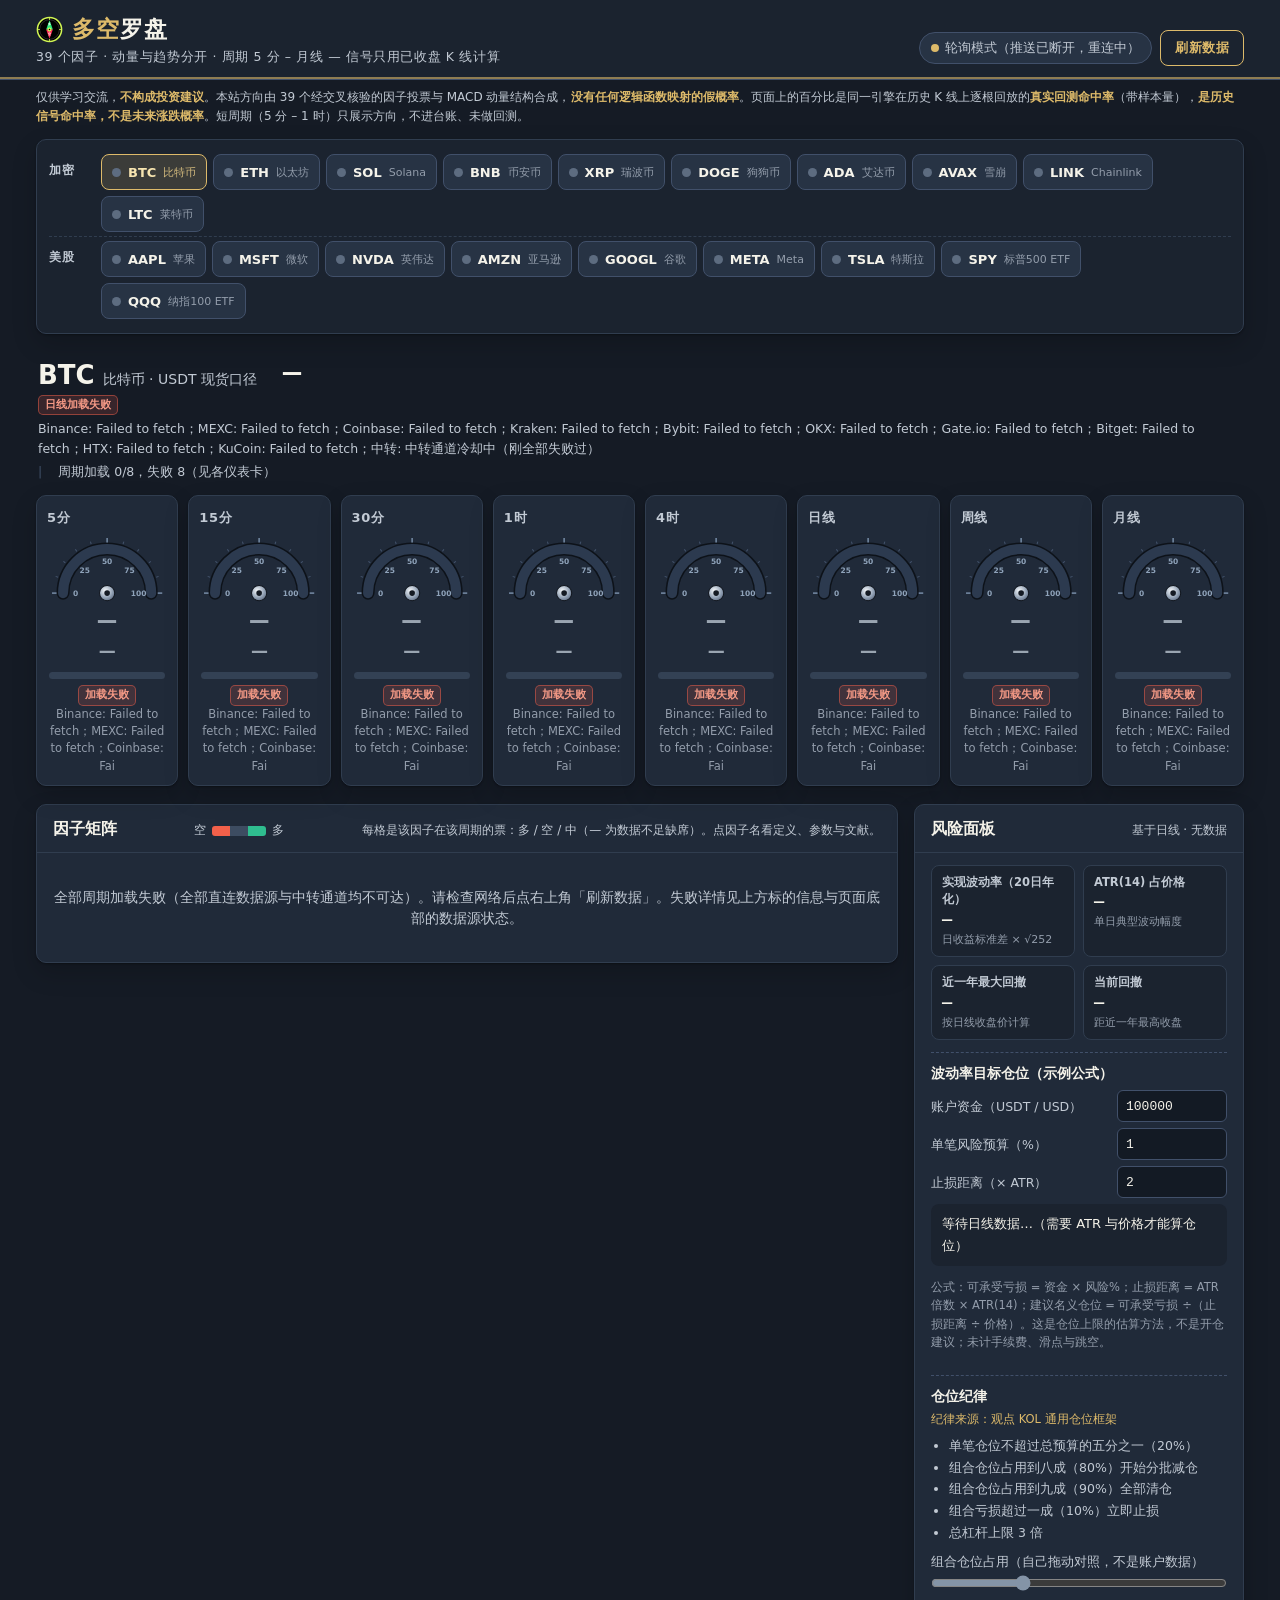
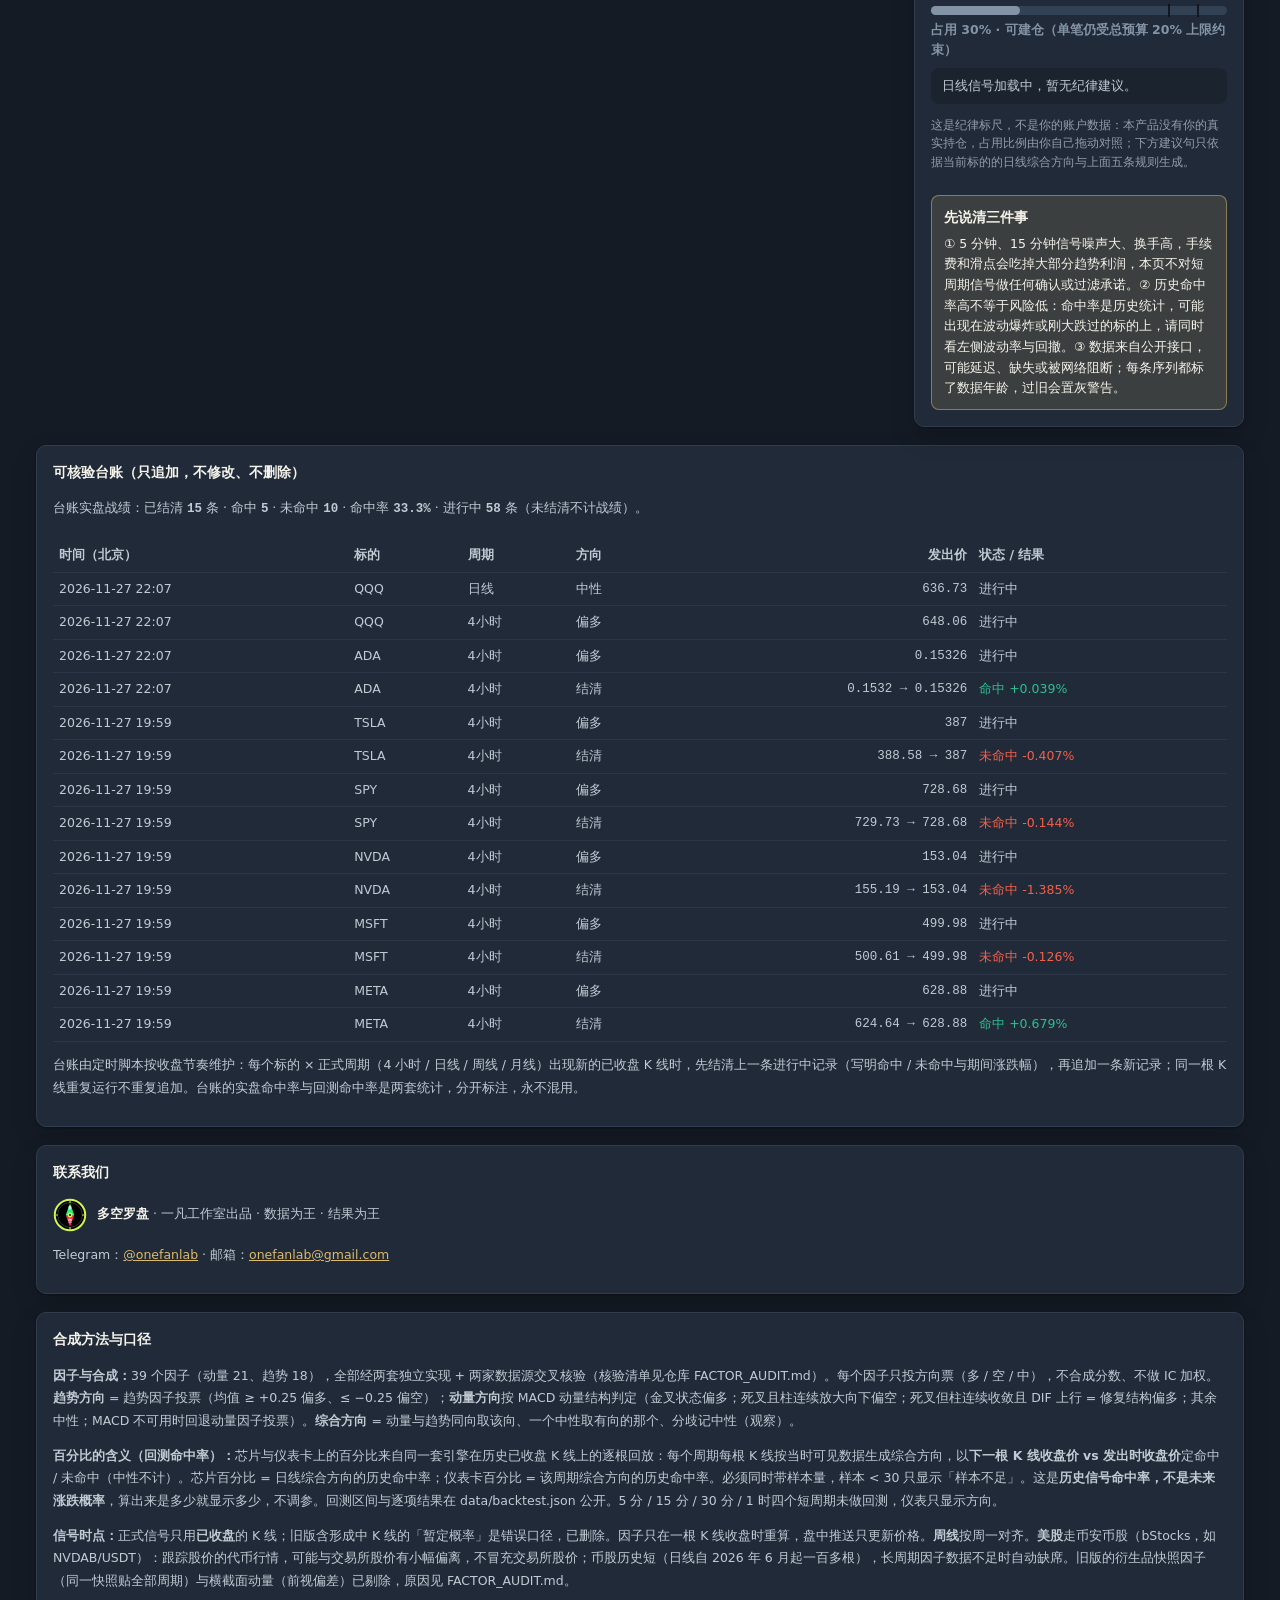
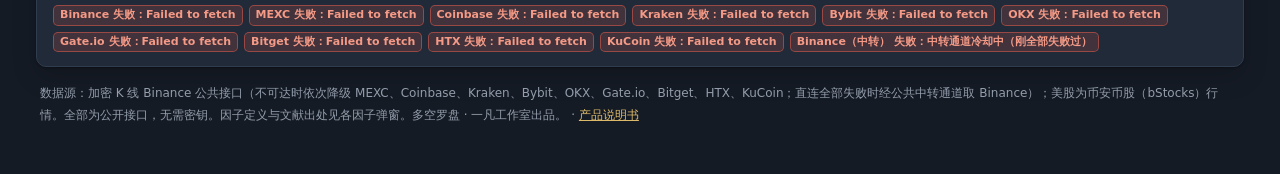
==== commit 9808f5c4: "加入 KOL 体系：仓位纪律面板、斐波那契价位、大周期定位" ====
--- a/index.html
+++ b/index.html
@@ -161,6 +161,27 @@
       .warnbox.danger{border-color:rgba(242,96,74,.55);background:rgba(242,96,74,.16)}  /* 状态键：危险=红，钉死 */
       .risk-note{font-size:11.5px;color:var(--ink3);line-height:1.6}
 
+      /* ---------- 仓位纪律（观点 KOL 通用框架） ---------- */
+      .disc{border-top:1px dashed var(--line2);padding-top:10px}
+      .disc h3{margin:0 0 4px;font-size:13.5px;font-weight:900}
+      .disc-src{font-size:11.5px;color:var(--gold);margin:0 0 6px}
+      .disc-rules{margin:0 0 8px;padding-left:18px;font-size:12.5px;color:var(--ink2);line-height:1.75}
+      .disc-lab{display:block;font-size:12.5px;color:var(--ink2);margin:8px 0 2px}
+      .disc input[type=range]{width:100%;accent-color:#8494a7;margin:2px 0}
+      .occbar{height:9px;border-radius:5px;background:#334154;position:relative;margin:7px 0 5px}
+      .occbar i{position:absolute;left:0;top:0;bottom:0;border-radius:5px;background:#8494a7;transition:width .12s,background .12s}
+      .occbar em{position:absolute;top:-2px;bottom:-2px;width:2px;background:#0d1219;opacity:.85}
+      .occ-out{font-size:12.5px;font-weight:700;line-height:1.6}
+      .disc-advice{font-size:12.5px;color:var(--ink2);line-height:1.65;background:#1b232f;border-radius:8px;padding:8px 11px;margin-top:8px}
+
+      /* ---------- 仪表卡内 KOL 体系行（斐波那契 / 周期定位） ---------- */
+      .gauge .kol{border-top:1px dashed var(--line2);margin-top:7px;padding-top:6px;font-size:11.5px;color:var(--ink2);line-height:1.6;text-align:left}
+      .gauge .kol .kol-h{font-size:11px;font-weight:700;color:var(--gold);letter-spacing:.03em;margin-bottom:2px}
+      .gauge .kol .krow{display:flex;justify-content:space-between;align-items:baseline;gap:8px}
+      .gauge .kol .klab{color:var(--ink3);font-size:11px;letter-spacing:.02em;white-space:nowrap}
+      .gauge .kol .krow b{font-family:var(--mono);color:var(--ink);font-weight:600;font-size:11.5px;white-space:nowrap}
+      .gauge .kol .knote{font-size:10.5px;color:var(--ink3);line-height:1.5;margin-top:1px}
+
       /* ---------- 方法与页脚 ---------- */
       .method{margin-top:18px;padding:14px 16px;font-size:12.5px;color:var(--ink2);line-height:1.8}
       .method h2{margin:0 0 6px;font-size:14px;color:var(--ink)}
@@ -276,6 +297,23 @@
               <label>止损距离（× ATR）<input id="inAtrMult" type="number" inputmode="decimal" value="2" min="0" step="0.5" /></label>
               <div class="out" id="calcOut">等待日线数据…</div>
               <p class="risk-note">公式：可承受亏损 = 资金 × 风险%；止损距离 = ATR 倍数 × ATR(14)；建议名义仓位 = 可承受亏损 ÷（止损距离 ÷ 价格）。这是仓位上限的估算方法，不是开仓建议；未计手续费、滑点与跳空。</p>
+            </div>
+            <div class="disc">
+              <h3>仓位纪律</h3>
+              <p class="disc-src">纪律来源：观点 KOL 通用仓位框架</p>
+              <ul class="disc-rules">
+                <li>单笔仓位不超过总预算的五分之一（20%）</li>
+                <li>组合仓位占用到八成（80%）开始分批减仓</li>
+                <li>组合仓位占用到九成（90%）全部清仓</li>
+                <li>组合亏损超过一成（10%）立即止损</li>
+                <li>总杠杆上限 3 倍</li>
+              </ul>
+              <label class="disc-lab" for="inOcc">组合仓位占用（自己拖动对照，不是账户数据）</label>
+              <input id="inOcc" type="range" min="0" max="100" step="1" value="30" />
+              <div class="occbar"><i id="occFill" style="width:30%"></i><em style="left:80%"></em><em style="left:90%"></em></div>
+              <div class="occ-out" id="occOut">占用 30% · 可建仓</div>
+              <div class="disc-advice" id="discAdvice">日线信号加载中…</div>
+              <p class="risk-note">这是纪律标尺，不是你的账户数据：本产品没有你的真实持仓，占用比例由你自己拖动对照；下方建议句只依据当前标的的日线综合方向与上面五条规则生成。</p>
             </div>
             <div class="warnbox" id="fundWarn" hidden></div>
             <div class="warnbox">
@@ -1954,7 +1992,7 @@
       var p=isCrypto(sym)? fetchCryptoQuote(sym) : fetchStockQuote(sym);
       return p.then(function(q){
         state.quotes[sym]={price:q.price, chgPct:q.chgPct, source:q.source, at:Date.now()};
-        if (sym===state.symbol) renderSymHead();
+        if (sym===state.symbol){ renderSymHead(); renderGauges(); }  /* 仪表卡内的斐波/周期定位用实时价，报价到达后重绘 */
       }).catch(function(){ /* 报价失败保留旧值，头部以 K 线收盘兜底 */ });
     }
     function loadSymbol(sym){
@@ -2094,6 +2132,72 @@
         $("symChg").className="chg num "+(chg>=0?"up":"down");
       } else { $("symChg").textContent=""; }
     }
+    /* ---------------- KOL 体系：斐波那契价位（Bluntz）+ 大周期定位（capitalnvest） ----------------
+       斐波那契：取该周期最近 150 根已收盘 K 线，摆动高低点的先后定腿向，0.618 入场参考 / 0.786 止损参考；
+       周期定位：用该周期全部已收盘历史的高低点算现价分位。现价优先用实时报价，无报价时用最后一根收盘价并注明。 */
+    var FIB_TFS={"4h":1,"1d":1,"1w":1,"1M":1}, CYC_TFS={"1w":1,"1M":1};
+    function fmtPctS(v, dec){ return isF(v)? ((v>=0?"+":"−")+Math.abs(v).toFixed(dec)+"%") : "—"; }
+    function curPrice(sym, closed){
+      var q=state.quotes[sym];
+      if (q && isF(q.price) && q.price>0) return {price:q.price, live:true};
+      return {price:(closed && closed.c.length)? closed.c[closed.c.length-1] : NaN, live:false};
+    }
+    function fibCalc(sym, tfId){
+      var s=state.series[skey(sym,tfId)];
+      if (!s || s.status!=="ok" || !s.closed) return null;
+      var cd=s.closed, n=cd.c.length;
+      var from=Math.max(0, n-150), cnt=n-from;
+      if (cnt<50) return {insufficient:true, cnt:cnt};
+      var hi=-Infinity, lo=Infinity, hiI=-1, loI=-1, i;
+      for (i=from;i<n;i++){
+        if (cd.h[i]>hi){ hi=cd.h[i]; hiI=i; }
+        if (cd.l[i]<lo){ lo=cd.l[i]; loI=i; }
+      }
+      if (!isF(hi) || !isF(lo) || hi<=lo) return {insufficient:true, cnt:cnt};
+      var range=hi-lo, entry, stop;
+      if (loI<hiI){ entry=hi-0.618*range; stop=hi-0.786*range; }  /* 上涨腿：低点在前、高点在后 */
+      else { entry=lo+0.618*range; stop=lo+0.786*range; }         /* 下跌腿：高点在前、低点在后 */
+      var cp=curPrice(sym, cd);
+      return {entry:entry, stop:stop, dist:isF(cp.price)? (cp.price/entry-1)*100 : NaN, live:cp.live, cnt:cnt};
+    }
+    function cycCalc(sym, tfId){
+      var s=state.series[skey(sym,tfId)];
+      if (!s || s.status!=="ok" || !s.closed) return null;
+      var cd=s.closed, n=cd.c.length;
+      if (n<10) return {insufficient:true, cnt:n};
+      var hi=-Infinity, lo=Infinity, i;
+      for (i=0;i<n;i++){ if (cd.h[i]>hi) hi=cd.h[i]; if (cd.l[i]<lo) lo=cd.l[i]; }
+      if (!isF(hi) || !isF(lo) || hi<=lo) return {insufficient:true, cnt:n};
+      var cp=curPrice(sym, cd);
+      if (!isF(cp.price)) return {insufficient:true, cnt:n};
+      return {pct:(cp.price-lo)/(hi-lo)*100, hi:hi, lo:lo,
+              dHi:(cp.price/hi-1)*100, dLo:(cp.price/lo-1)*100,
+              live:cp.live, cnt:n, shortHist:(!isCrypto(sym) || n<40)};
+    }
+    function kolBlock(sym, tf){
+      if (!FIB_TFS[tf.id]) return "";
+      var s=state.series[skey(sym,tf.id)];
+      if (!s || s.status!=="ok") return "";
+      var f=fibCalc(sym, tf.id), html="";
+      html+="<div class='kol fib'><div class='kol-h'>斐波那契 · Bluntz 体系</div>";
+      if (!f || f.insufficient) html+="<div class='knote'>数据不足</div>";
+      else html+="<div class='krow'><span class='klab'>入场参考 0.618</span><b>"+fmtPrice(f.entry)+"</b></div>"+
+                 "<div class='krow'><span class='klab'>止损参考 0.786</span><b>"+fmtPrice(f.stop)+"</b></div>"+
+                 "<div class='krow'><span class='klab'>现价距入场位</span><b>"+fmtPctS(f.dist,2)+"</b></div>"+
+                 (f.live? "" : "<div class='knote'>现价为最近收盘价</div>");
+      html+="</div>";
+      if (CYC_TFS[tf.id]){
+        var c=cycCalc(sym, tf.id);
+        html+="<div class='kol cyc'><div class='kol-h'>大周期定位 · capitalnvest 体系</div>";
+        if (!c || c.insufficient) html+="<div class='knote'>数据不足</div>";
+        else html+="<div class='krow'><span class='klab'>周期位置</span><b>"+c.pct.toFixed(1)+"%</b></div>"+
+                   "<div class='krow'><span class='klab'>距区间高点</span><b>"+fmtPctS(c.dHi,1)+"</b></div>"+
+                   "<div class='krow'><span class='klab'>距区间低点</span><b>"+fmtPctS(c.dLo,1)+"</b></div>"+
+                   "<div class='knote'>全历史区间 "+fmtPrice(c.lo)+" ~ "+fmtPrice(c.hi)+(c.live? "" : " · 现价为最近收盘价")+(c.shortHist? " · 历史较短" : "")+"</div>";
+        html+="</div>";
+      }
+      return html;
+    }
     /* ---------------- 渲染：仪表卡 ---------------- */
     function polar(cx,cy,r,deg){ var rad=deg*Math.PI/180; return [cx+r*Math.cos(rad), cy-r*Math.sin(rad)]; }
     function arcPath(cx,cy,r,a1,a2){
@@ -2170,6 +2274,7 @@
         "<div class='cap'>"+(bt? "历史命中率 · 样本 "+bt.n : "")+"</div>"+
         "<div class='scorebar'>"+barInner+"</div>"+
         "<div class='meta'>"+meta+"</div>"+
+        kolBlock(sym, tf)+
       "</div>";
     }
     function provText(tf, ev){ return ""; }
@@ -2281,6 +2386,7 @@
       $("rDd").textContent=rs&&isF(rs.maxDd)? (rs.maxDd*100).toFixed(1)+"%" : "—";
       $("rDdNow").textContent=rs&&isF(rs.ddNow)? (rs.ddNow*100).toFixed(1)+"%" : "—";
       renderCalc(rs);
+      renderDisc();
       var fw=$("fundWarn");
       fw.hidden=true; // 衍生品快照口径已废除，不再显示资金费率提示
     }
@@ -2296,6 +2402,27 @@
       out.innerHTML="可承受亏损 <b>"+riskAmt.toLocaleString("en-US",{maximumFractionDigits:0})+"</b> · 止损距离 <b>"+fmtPrice(stopDist)+"</b>（"+mult+"×ATR）<br>"+
         "建议名义仓位上限 ≈ <b>"+notional.toLocaleString("en-US",{maximumFractionDigits:0})+"</b>（约 <b>"+units.toFixed(units<1?4:2)+"</b> 个单位）<br>"+
         "参考止损价：做多 <b>"+fmtPrice(rs.price-stopDist)+"</b> · 做空 <b>"+fmtPrice(rs.price+stopDist)+"</b>（现价 "+fmtPrice(rs.price)+"）";
+    }
+    /* ---------------- 仓位纪律（观点 KOL 通用仓位框架） ---------------- */
+    function renderDisc(){
+      var v=parseFloat($("inOcc").value);
+      if (!isF(v)) v=0;
+      var fill=$("occFill"), out=$("occOut"), col, txt;
+      if (v>=90){ col="#f2604a"; txt="占用 "+v+"% · 全部清仓（已达九成清仓线）"; }
+      else if (v>=80){ col="#ddba6a"; txt="占用 "+v+"% · 分批减仓（已达八成减仓线）"; }
+      else { col="#8494a7"; txt="占用 "+v+"% · 可建仓（单笔仍受总预算 20% 上限约束）"; }
+      fill.style.width=v+"%";
+      fill.style.background=col;
+      out.style.color=col;
+      out.textContent=txt;
+      var ev=state.evals[skey(state.symbol,"1d")], dir=ev? ev.call_dir : null;
+      var adv=$("discAdvice"), nm=symName(state.symbol);
+      if (dir==="偏多" || dir==="偏空")
+        adv.textContent="当前 "+state.symbol+(nm? "（"+nm+"）" : "")+"日线综合方向"+dir+"：按纪律单笔上限为总预算 20%，总杠杆不超过 3 倍。";
+      else if (dir==="中性")
+        adv.textContent="当前 "+state.symbol+(nm? "（"+nm+"）" : "")+"日线综合方向中性：信号中性，按纪律观望，仓位 0。";
+      else
+        adv.textContent="日线信号加载中，暂无纪律建议。";
     }
     /* ---------------- 渲染：数据源状态 ---------------- */
     function renderSrcStat(){
@@ -2374,6 +2501,7 @@
     ["inCapital","inRiskPct","inAtrMult"].forEach(function(id){
       $(id).addEventListener("input", function(){ renderCalc(riskStats(state.symbol)); });
     });
+    $("inOcc").addEventListener("input", renderDisc);
 
     function init(){
       renderChips(); renderTfBar(); renderDynamic();
